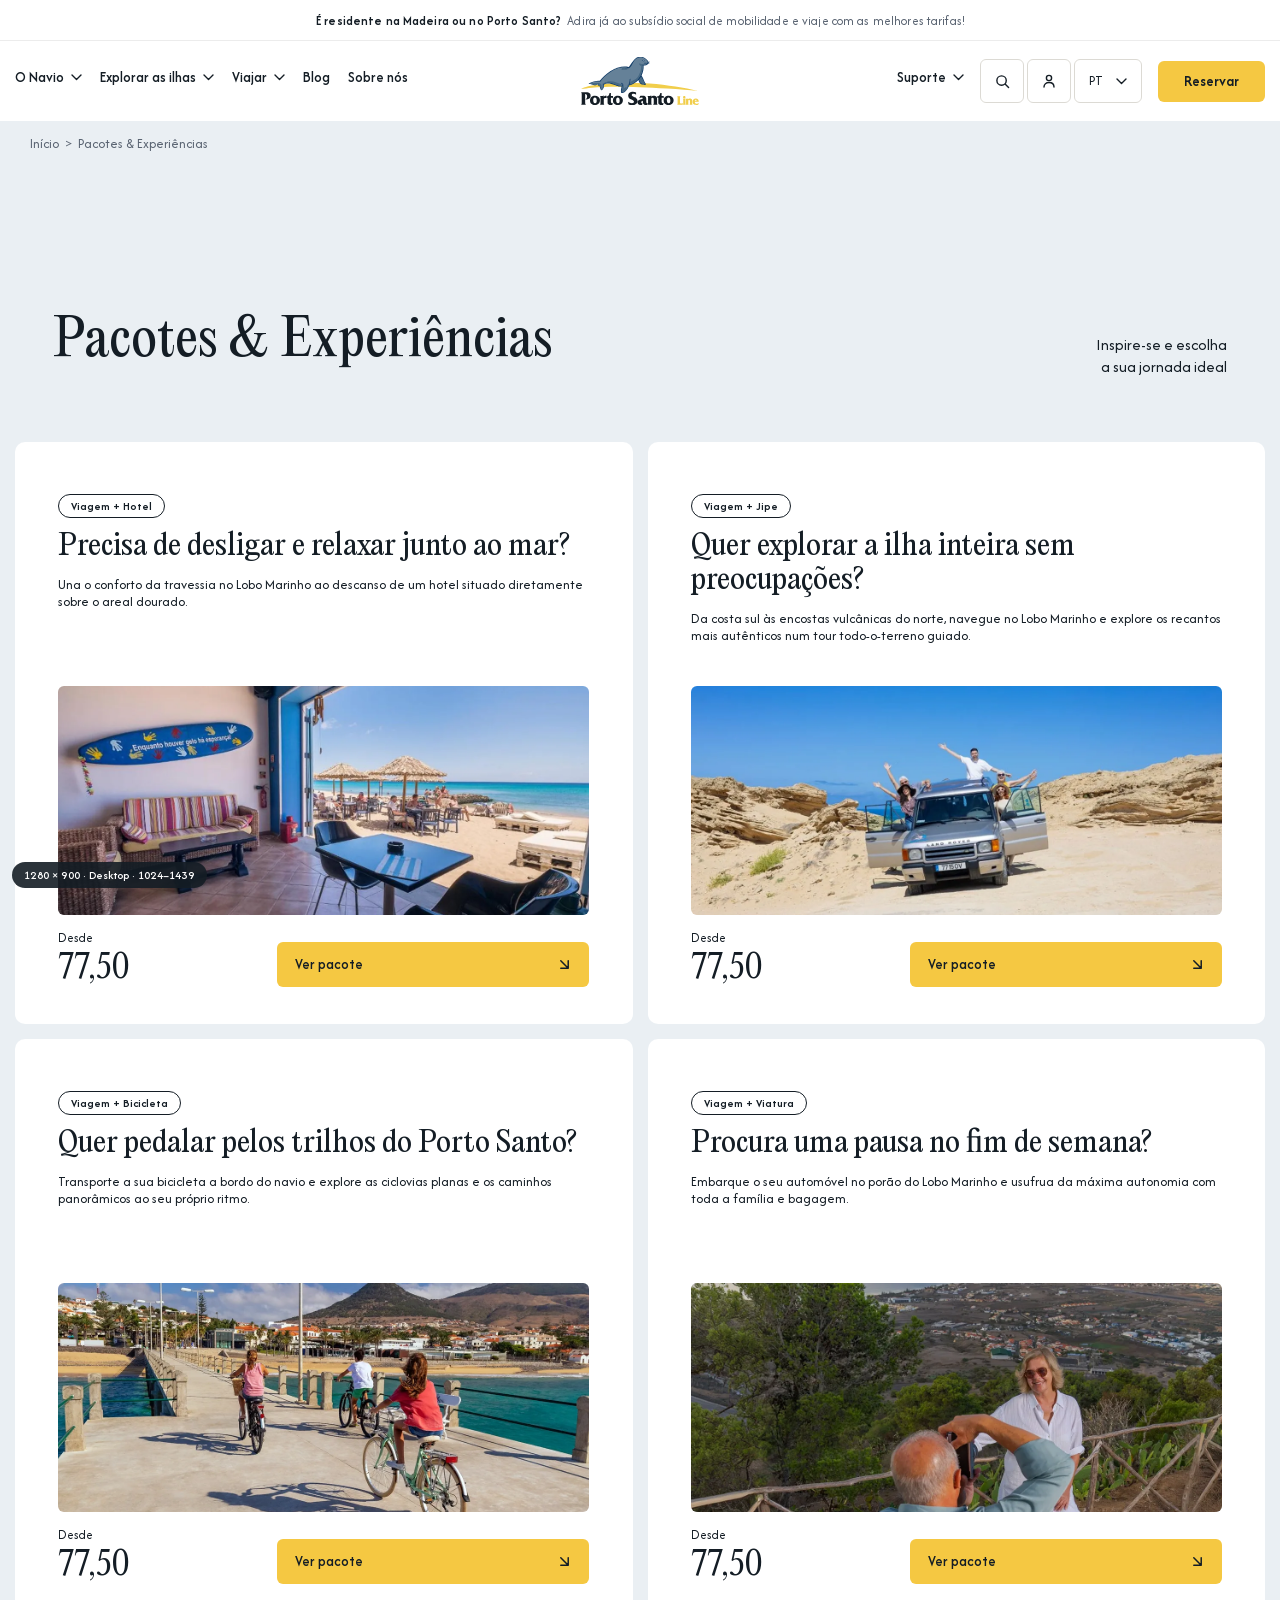
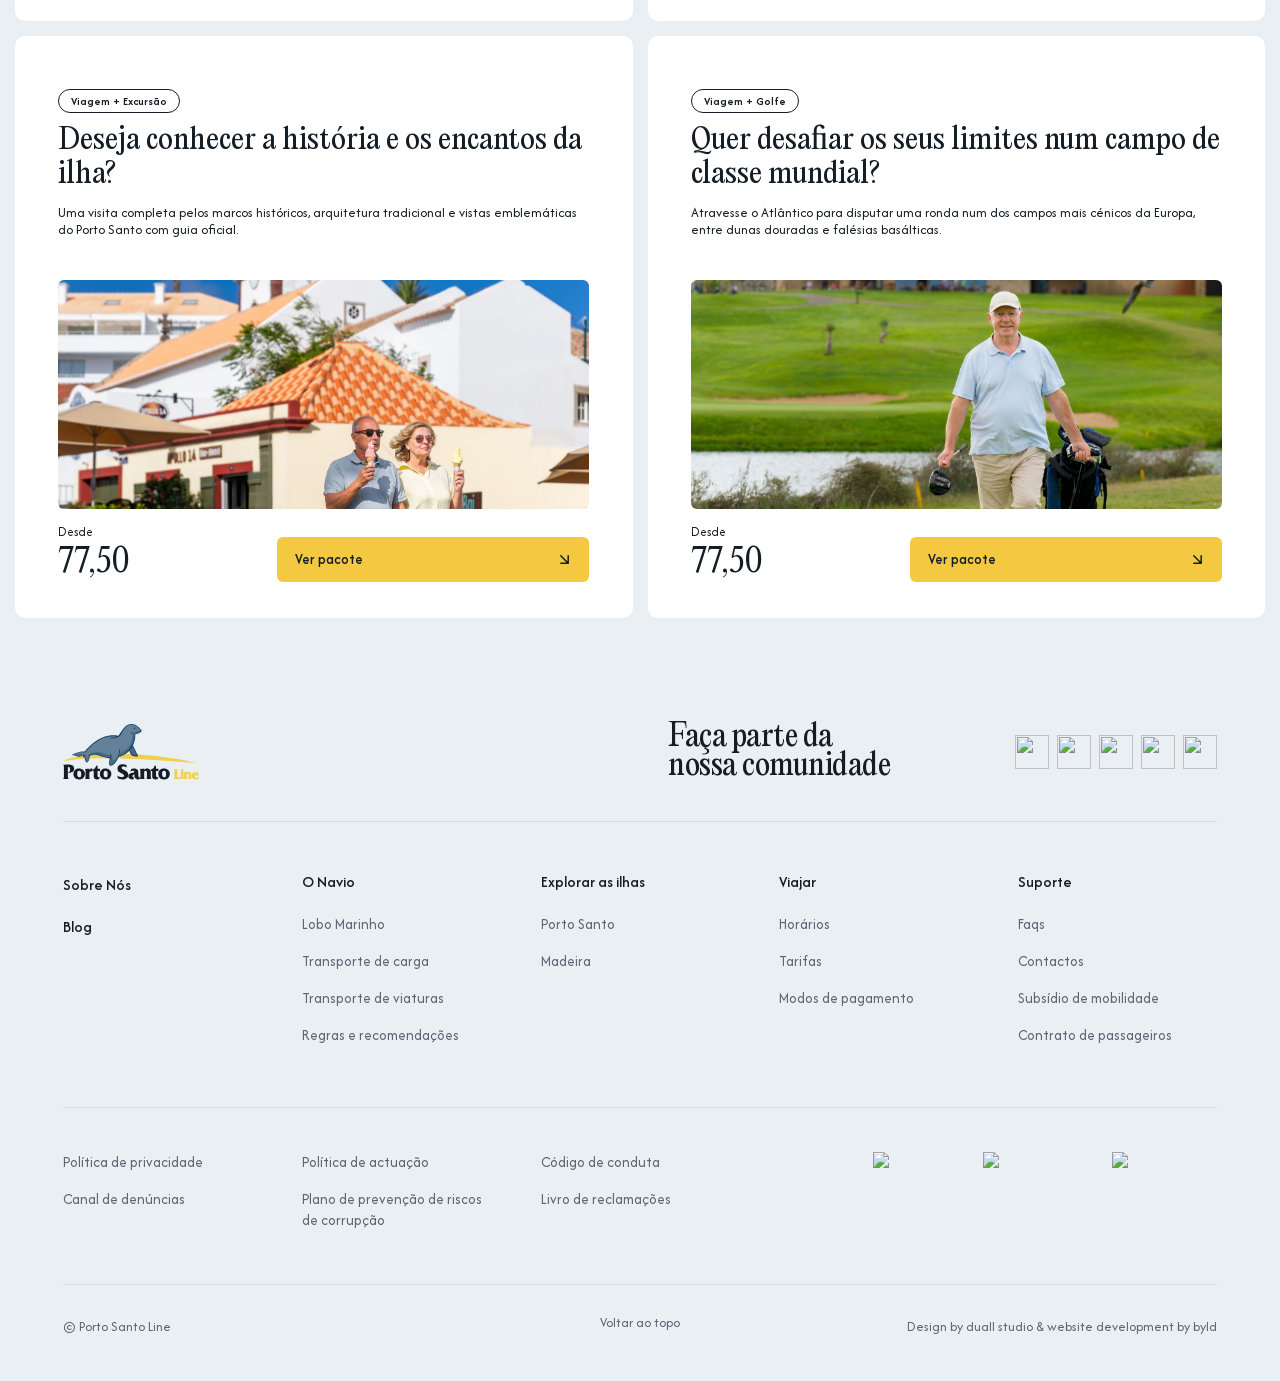
==== index.html @ 959960e9 "Páginas Jornada Ideal (6 pacotes + índice) Co-Authored-By: Claude Opus 5.5 <noreply@anthropic.com>" ====
<!doctype html>
<html lang="pt" class="afacad_e4c77ff-module__cB9SYG__variable editorial_26a60d64-module__2cuXFW__variable">
<head>
<meta charset="utf-8">
<meta name="viewport" content="width=device-width, initial-scale=1">
<title>Pacotes &amp; Experiências | Porto Santo Line</title>
<meta name="description" content="Combine a viagem no Lobo Marinho com hotel, jipe, bicicleta, viatura, excursão ou golfe no Porto Santo.">
<link rel="icon" href="https://psl.s3.eu-west-1.amazonaws.com/website/favicon_251029f904.ico" type="image/vnd.microsoft.icon">
<link rel="preload" href="assets/fonts/6b91545418f16b52-s.p.20g0z6qjw1ulq.woff2" as="font" type="font/woff2" crossorigin>
<link rel="preload" href="assets/fonts/PPEditorialNew_Regular-s.p.103svg8q-rxix.woff2" as="font" type="font/woff2" crossorigin>
<link rel="stylesheet" href="assets/css/psl.css">
<link rel="stylesheet" href="assets/css/pacotes.css">
</head>
<body class="">
<a class="layout-module-scss-module__gOsIXW__skipLink" href="#main">Saltar para o conteúdo principal</a>
<div class="Header-module-scss-module__yUQ6Nq__shell" data-escondido="false" data-no-topo="true"><header class="Header-module-scss-module__yUQ6Nq__header" data-painel="false"><div class="Header-module-scss-module__yUQ6Nq__promo"><div class="Header-module-scss-module__yUQ6Nq__promoPista"><span class="Header-module-scss-module__yUQ6Nq__promoTexto"><span class="Header-module-scss-module__yUQ6Nq__promoDestaque">É residente na Madeira ou no Porto Santo?</span><span class="Header-module-scss-module__yUQ6Nq__promoMensagem">Adira já ao subsídio social de mobilidade e viaje com as melhores tarifas!</span></span><span aria-hidden="true" class="Header-module-scss-module__yUQ6Nq__promoTexto"><span class="Header-module-scss-module__yUQ6Nq__promoDestaque">É residente na Madeira ou no Porto Santo?</span><span class="Header-module-scss-module__yUQ6Nq__promoMensagem">Adira já ao subsídio social de mobilidade e viaje com as melhores tarifas!</span></span></div></div><nav aria-label="Navegação principal" class="Header-module-scss-module__yUQ6Nq__nav"><div class="Header-module-scss-module__yUQ6Nq__navInner"><button aria-controls="header-burger" aria-expanded="false" aria-label="Abrir menu" class="Header-module-scss-module__yUQ6Nq__burgerBotao" type="button"><span aria-hidden="true" class="Header-module-scss-module__yUQ6Nq__burgerIcone"><span class="Header-module-scss-module__yUQ6Nq__burgerBarra"></span><span class="Header-module-scss-module__yUQ6Nq__burgerBarra"></span><span class="Header-module-scss-module__yUQ6Nq__burgerBarra"></span></span></button><ul class="Header-module-scss-module__yUQ6Nq__links"><li><button aria-controls="header-megamenu" aria-expanded="false" class="Header-module-scss-module__yUQ6Nq__gatilho" type="button"><span class="Header-module-scss-module__yUQ6Nq__rolo"><span class="Header-module-scss-module__yUQ6Nq__roloA">O Navio</span><span aria-hidden="true" class="Header-module-scss-module__yUQ6Nq__roloB">O Navio</span></span><span class="Header-module-scss-module__yUQ6Nq__gatilhoSeta"><span class="Header-module-scss-module__yUQ6Nq__rolo"><svg aria-hidden="true" class="Header-module-scss-module__yUQ6Nq__roloA" fill="none" height="7" viewbox="0 0 11 7" width="11"><path d="M1 1l4.5 4.5L10 1" stroke="currentColor" stroke-linecap="round" stroke-linejoin="round" stroke-width="1.4"></path></svg><svg aria-hidden="true" class="Header-module-scss-module__yUQ6Nq__roloB" fill="none" height="7" viewbox="0 0 11 7" width="11"><path d="M1 1l4.5 4.5L10 1" stroke="currentColor" stroke-linecap="round" stroke-linejoin="round" stroke-width="1.4"></path></svg></span></span></button></li><li><button aria-controls="header-megamenu" aria-expanded="false" class="Header-module-scss-module__yUQ6Nq__gatilho" type="button"><span class="Header-module-scss-module__yUQ6Nq__rolo"><span class="Header-module-scss-module__yUQ6Nq__roloA">Explorar as ilhas</span><span aria-hidden="true" class="Header-module-scss-module__yUQ6Nq__roloB">Explorar as ilhas</span></span><span class="Header-module-scss-module__yUQ6Nq__gatilhoSeta"><span class="Header-module-scss-module__yUQ6Nq__rolo"><svg aria-hidden="true" class="Header-module-scss-module__yUQ6Nq__roloA" fill="none" height="7" viewbox="0 0 11 7" width="11"><path d="M1 1l4.5 4.5L10 1" stroke="currentColor" stroke-linecap="round" stroke-linejoin="round" stroke-width="1.4"></path></svg><svg aria-hidden="true" class="Header-module-scss-module__yUQ6Nq__roloB" fill="none" height="7" viewbox="0 0 11 7" width="11"><path d="M1 1l4.5 4.5L10 1" stroke="currentColor" stroke-linecap="round" stroke-linejoin="round" stroke-width="1.4"></path></svg></span></span></button></li><li><button aria-controls="header-megamenu" aria-expanded="false" class="Header-module-scss-module__yUQ6Nq__gatilho" type="button"><span class="Header-module-scss-module__yUQ6Nq__rolo"><span class="Header-module-scss-module__yUQ6Nq__roloA">Viajar</span><span aria-hidden="true" class="Header-module-scss-module__yUQ6Nq__roloB">Viajar</span></span><span class="Header-module-scss-module__yUQ6Nq__gatilhoSeta"><span class="Header-module-scss-module__yUQ6Nq__rolo"><svg aria-hidden="true" class="Header-module-scss-module__yUQ6Nq__roloA" fill="none" height="7" viewbox="0 0 11 7" width="11"><path d="M1 1l4.5 4.5L10 1" stroke="currentColor" stroke-linecap="round" stroke-linejoin="round" stroke-width="1.4"></path></svg><svg aria-hidden="true" class="Header-module-scss-module__yUQ6Nq__roloB" fill="none" height="7" viewbox="0 0 11 7" width="11"><path d="M1 1l4.5 4.5L10 1" stroke="currentColor" stroke-linecap="round" stroke-linejoin="round" stroke-width="1.4"></path></svg></span></span></button></li><li><a class="Header-module-scss-module__yUQ6Nq__gatilho" href="https://psl-website-web-stage-9bd0ef76c6ce.herokuapp.com/blog"><span class="Header-module-scss-module__yUQ6Nq__rolo"><span class="Header-module-scss-module__yUQ6Nq__roloA">Blog</span><span aria-hidden="true" class="Header-module-scss-module__yUQ6Nq__roloB">Blog</span></span></a></li><li><a class="Header-module-scss-module__yUQ6Nq__gatilho" href="https://psl-website-web-stage-9bd0ef76c6ce.herokuapp.com/sobre-nos"><span class="Header-module-scss-module__yUQ6Nq__rolo"><span class="Header-module-scss-module__yUQ6Nq__roloA">Sobre nós</span><span aria-hidden="true" class="Header-module-scss-module__yUQ6Nq__roloB">Sobre nós</span></span></a></li></ul><a aria-label="Porto Santo Line — página inicial" class="Header-module-scss-module__yUQ6Nq__logo" href="https://psl-website-web-stage-9bd0ef76c6ce.herokuapp.com/"><img alt="" class="Header-module-scss-module__yUQ6Nq__logoImagem" data-nimg="1" decoding="async" height="61" src="assets/img/logo.svg" style="color:transparent" width="148"/></a><div class="Header-module-scss-module__yUQ6Nq__utilitarios"><div aria-label="Navegação secundária" class="Header-module-scss-module__yUQ6Nq__utilitariosDesktop" role="group"><button aria-controls="header-megamenu" aria-expanded="false" class="Header-module-scss-module__yUQ6Nq__gatilho" type="button"><span class="Header-module-scss-module__yUQ6Nq__rolo"><span class="Header-module-scss-module__yUQ6Nq__roloA">Suporte</span><span aria-hidden="true" class="Header-module-scss-module__yUQ6Nq__roloB">Suporte</span></span><span class="Header-module-scss-module__yUQ6Nq__gatilhoSeta"><span class="Header-module-scss-module__yUQ6Nq__rolo"><svg aria-hidden="true" class="Header-module-scss-module__yUQ6Nq__roloA" fill="none" height="7" viewbox="0 0 11 7" width="11"><path d="M1 1l4.5 4.5L10 1" stroke="currentColor" stroke-linecap="round" stroke-linejoin="round" stroke-width="1.4"></path></svg><svg aria-hidden="true" class="Header-module-scss-module__yUQ6Nq__roloB" fill="none" height="7" viewbox="0 0 11 7" width="11"><path d="M1 1l4.5 4.5L10 1" stroke="currentColor" stroke-linecap="round" stroke-linejoin="round" stroke-width="1.4"></path></svg></span></span></button><div class="Header-module-scss-module__yUQ6Nq__icones"><button aria-controls="header-pesquisa" aria-expanded="false" aria-haspopup="dialog" aria-label="Pesquisar" class="Header-module-scss-module__yUQ6Nq__botaoIcone" type="button"><span class="Header-module-scss-module__yUQ6Nq__rolo"><svg aria-hidden="true" class="Header-module-scss-module__yUQ6Nq__roloA" fill="none" height="15" viewbox="0 0 16 16" width="15"><circle cx="7" cy="7" r="5" stroke="currentColor" stroke-width="1.5"></circle><path d="M11 11l3.5 3.5" stroke="currentColor" stroke-linecap="round" stroke-width="1.5"></path></svg><svg aria-hidden="true" class="Header-module-scss-module__yUQ6Nq__roloB" fill="none" height="15" viewbox="0 0 16 16" width="15"><circle cx="7" cy="7" r="5" stroke="currentColor" stroke-width="1.5"></circle><path d="M11 11l3.5 3.5" stroke="currentColor" stroke-linecap="round" stroke-width="1.5"></path></svg></span><span aria-hidden="true" class="Header-module-scss-module__yUQ6Nq__dica">Pesquisar</span></button><a aria-label="Área de cliente" class="Header-module-scss-module__yUQ6Nq__botaoIcone" href="https://psl-website-web-stage-9bd0ef76c6ce.herokuapp.com/area-de-cliente"><span class="Header-module-scss-module__yUQ6Nq__rolo"><svg aria-hidden="true" class="Header-module-scss-module__yUQ6Nq__roloA" fill="none" height="16" viewbox="0 0 16 16" width="16"><circle cx="8" cy="5" r="2.6" stroke="currentColor" stroke-width="1.4"></circle><path d="M3 14c0-2.8 2.2-4.5 5-4.5s5 1.7 5 4.5" stroke="currentColor" stroke-linecap="round" stroke-width="1.4"></path></svg><svg aria-hidden="true" class="Header-module-scss-module__yUQ6Nq__roloB" fill="none" height="16" viewbox="0 0 16 16" width="16"><circle cx="8" cy="5" r="2.6" stroke="currentColor" stroke-width="1.4"></circle><path d="M3 14c0-2.8 2.2-4.5 5-4.5s5 1.7 5 4.5" stroke="currentColor" stroke-linecap="round" stroke-width="1.4"></path></svg></span><span aria-hidden="true" class="Header-module-scss-module__yUQ6Nq__dica">Área de cliente</span></a><div class="Header-module-scss-module__yUQ6Nq__idioma"><button aria-controls="header-idiomas" aria-expanded="false" aria-label="Idioma" class="Header-module-scss-module__yUQ6Nq__idiomaBotao" type="button">PT<span class="Header-module-scss-module__yUQ6Nq__idiomaSeta"><span class="Header-module-scss-module__yUQ6Nq__rolo"><svg aria-hidden="true" class="Header-module-scss-module__yUQ6Nq__roloA" fill="none" height="7" viewbox="0 0 11 7" width="11"><path d="M1 1l4.5 4.5L10 1" stroke="currentColor" stroke-linecap="round" stroke-linejoin="round" stroke-width="1.4"></path></svg><svg aria-hidden="true" class="Header-module-scss-module__yUQ6Nq__roloB" fill="none" height="7" viewbox="0 0 11 7" width="11"><path d="M1 1l4.5 4.5L10 1" stroke="currentColor" stroke-linecap="round" stroke-linejoin="round" stroke-width="1.4"></path></svg></span></span><span aria-hidden="true" class="Header-module-scss-module__yUQ6Nq__dica" data-escondida="false">Idioma</span></button><ul class="Header-module-scss-module__yUQ6Nq__idiomaPainel" data-aberto="false" id="header-idiomas"><li><a aria-current="true" class="Header-module-scss-module__yUQ6Nq__idiomaOpcao" href="https://psl-website-web-stage-9bd0ef76c6ce.herokuapp.com/" hreflang="pt" lang="pt">PT<span class="Header-module-scss-module__yUQ6Nq__srOnly">Português</span></a></li><li><a aria-current="false" class="Header-module-scss-module__yUQ6Nq__idiomaOpcao" href="https://psl-website-web-stage-9bd0ef76c6ce.herokuapp.com/en" hreflang="en" lang="en">EN<span class="Header-module-scss-module__yUQ6Nq__srOnly">Inglês</span></a></li></ul></div></div></div><a class="Header-module-scss-module__yUQ6Nq__cta" href="https://psl-booking-flow-stage-5ddc0a65b691.herokuapp.com/"><span class="Header-module-scss-module__yUQ6Nq__botaoFill"></span><span class="Header-module-scss-module__yUQ6Nq__rolo"><span class="Header-module-scss-module__yUQ6Nq__roloA">Reservar</span><span aria-hidden="true" class="Header-module-scss-module__yUQ6Nq__roloB">Reservar</span></span></a></div></div></nav><div class="Header-module-scss-module__yUQ6Nq__painel" data-aberto="false" id="header-megamenu"><div class="Header-module-scss-module__yUQ6Nq__painelInterior" data-cards="dentro"></div></div><div class="Header-module-scss-module__yUQ6Nq__burgerPainel" data-aberto="false" data-seccao="false" id="header-burger"><div class="Header-module-scss-module__yUQ6Nq__burgerUtilitarios Header-module-scss-module__yUQ6Nq__burgerLinhaAnima" style="--atraso-linha:0.120s"><button aria-haspopup="dialog" class="Header-module-scss-module__yUQ6Nq__burgerPesquisa" type="button"><span class="Header-module-scss-module__yUQ6Nq__rolo"><svg aria-hidden="true" class="Header-module-scss-module__yUQ6Nq__roloA" fill="none" height="15" viewbox="0 0 16 16" width="15"><circle cx="7" cy="7" r="5" stroke="currentColor" stroke-width="1.5"></circle><path d="M11 11l3.5 3.5" stroke="currentColor" stroke-linecap="round" stroke-width="1.5"></path></svg><svg aria-hidden="true" class="Header-module-scss-module__yUQ6Nq__roloB" fill="none" height="15" viewbox="0 0 16 16" width="15"><circle cx="7" cy="7" r="5" stroke="currentColor" stroke-width="1.5"></circle><path d="M11 11l3.5 3.5" stroke="currentColor" stroke-linecap="round" stroke-width="1.5"></path></svg></span><span class="Header-module-scss-module__yUQ6Nq__burgerPesquisaTexto"><span class="Header-module-scss-module__yUQ6Nq__rolo"><span class="Header-module-scss-module__yUQ6Nq__roloA">Pesquisar</span><span aria-hidden="true" class="Header-module-scss-module__yUQ6Nq__roloB">Pesquisar</span></span></span></button><div class="Header-module-scss-module__yUQ6Nq__burgerPar"><a class="Header-module-scss-module__yUQ6Nq__burgerUtilBotao" href="https://psl-website-web-stage-9bd0ef76c6ce.herokuapp.com/area-de-cliente"><span class="Header-module-scss-module__yUQ6Nq__rolo"><svg aria-hidden="true" class="Header-module-scss-module__yUQ6Nq__roloA" fill="none" height="16" viewbox="0 0 16 16" width="16"><circle cx="8" cy="5" r="2.6" stroke="currentColor" stroke-width="1.4"></circle><path d="M3 14c0-2.8 2.2-4.5 5-4.5s5 1.7 5 4.5" stroke="currentColor" stroke-linecap="round" stroke-width="1.4"></path></svg><svg aria-hidden="true" class="Header-module-scss-module__yUQ6Nq__roloB" fill="none" height="16" viewbox="0 0 16 16" width="16"><circle cx="8" cy="5" r="2.6" stroke="currentColor" stroke-width="1.4"></circle><path d="M3 14c0-2.8 2.2-4.5 5-4.5s5 1.7 5 4.5" stroke="currentColor" stroke-linecap="round" stroke-width="1.4"></path></svg></span><span class="Header-module-scss-module__yUQ6Nq__burgerUtilTexto"><span class="Header-module-scss-module__yUQ6Nq__rolo"><span class="Header-module-scss-module__yUQ6Nq__roloA">Área de cliente</span><span aria-hidden="true" class="Header-module-scss-module__yUQ6Nq__roloB">Área de cliente</span></span></span></a><div class="Header-module-scss-module__yUQ6Nq__idioma Header-module-scss-module__yUQ6Nq__idiomaEstica"><button aria-controls="header-burger-idiomas" aria-expanded="false" aria-label="Idioma" class="Header-module-scss-module__yUQ6Nq__idiomaBotao Header-module-scss-module__yUQ6Nq__idiomaBotaoLargo" type="button">PT<span class="Header-module-scss-module__yUQ6Nq__idiomaSeta"><span class="Header-module-scss-module__yUQ6Nq__rolo"><svg aria-hidden="true" class="Header-module-scss-module__yUQ6Nq__roloA" fill="none" height="7" viewbox="0 0 11 7" width="11"><path d="M1 1l4.5 4.5L10 1" stroke="currentColor" stroke-linecap="round" stroke-linejoin="round" stroke-width="1.4"></path></svg><svg aria-hidden="true" class="Header-module-scss-module__yUQ6Nq__roloB" fill="none" height="7" viewbox="0 0 11 7" width="11"><path d="M1 1l4.5 4.5L10 1" stroke="currentColor" stroke-linecap="round" stroke-linejoin="round" stroke-width="1.4"></path></svg></span></span></button><ul class="Header-module-scss-module__yUQ6Nq__idiomaPainel" data-aberto="false" id="header-burger-idiomas"><li><a aria-current="true" class="Header-module-scss-module__yUQ6Nq__idiomaOpcao" href="https://psl-website-web-stage-9bd0ef76c6ce.herokuapp.com/" hreflang="pt" lang="pt">PT<span class="Header-module-scss-module__yUQ6Nq__srOnly">Português</span></a></li><li><a aria-current="false" class="Header-module-scss-module__yUQ6Nq__idiomaOpcao" href="https://psl-website-web-stage-9bd0ef76c6ce.herokuapp.com/en" hreflang="en" lang="en">EN<span class="Header-module-scss-module__yUQ6Nq__srOnly">Inglês</span></a></li></ul></div></div></div><ul class="Header-module-scss-module__yUQ6Nq__burgerSeccoes"><li class="Header-module-scss-module__yUQ6Nq__burgerSeccao Header-module-scss-module__yUQ6Nq__burgerLinhaAnima" style="--atraso-linha:0.175s"><button aria-controls="nav-0-corpo" aria-expanded="false" class="Header-module-scss-module__yUQ6Nq__burgerCabecalho" type="button"><span aria-hidden="true" class="Header-module-scss-module__yUQ6Nq__burgerRisco"></span><span class="Header-module-scss-module__yUQ6Nq__burgerRotulo"><span class="Header-module-scss-module__yUQ6Nq__rolo"><span class="Header-module-scss-module__yUQ6Nq__roloA">O Navio</span><span aria-hidden="true" class="Header-module-scss-module__yUQ6Nq__roloB">O Navio</span></span></span><span class="Header-module-scss-module__yUQ6Nq__burgerSeta"><span class="Header-module-scss-module__yUQ6Nq__rolo"><svg aria-hidden="true" class="Header-module-scss-module__yUQ6Nq__roloA" fill="none" height="7" viewbox="0 0 11 7" width="11"><path d="M1 1l4.5 4.5L10 1" stroke="currentColor" stroke-linecap="round" stroke-linejoin="round" stroke-width="1.4"></path></svg><svg aria-hidden="true" class="Header-module-scss-module__yUQ6Nq__roloB" fill="none" height="7" viewbox="0 0 11 7" width="11"><path d="M1 1l4.5 4.5L10 1" stroke="currentColor" stroke-linecap="round" stroke-linejoin="round" stroke-width="1.4"></path></svg></span></span></button><div class="Header-module-scss-module__yUQ6Nq__burgerCorpo" data-aberto="false" id="nav-0-corpo" inert="" style="height:0"><div><ul class="Header-module-scss-module__yUQ6Nq__burgerLista"><li class="Header-module-scss-module__yUQ6Nq__burgerCartaAnima" style="--atraso-carta-entrada:0.120s;--atraso-carta-saida:0.150s"><a class="Header-module-scss-module__yUQ6Nq__burgerCard" href="https://psl-website-web-stage-9bd0ef76c6ce.herokuapp.com/o-navio"><span class="Header-module-scss-module__yUQ6Nq__burgerCardTexto"><span class="Header-module-scss-module__yUQ6Nq__burgerCardTitulo">Transporte de Passageiros</span><span class="Header-module-scss-module__yUQ6Nq__burgerCardDescricao">De lounges confortáveis e restauração a espaços de lazer para toda a família, explore o navio que transforma a sua travessia num momento de puro relaxe.</span></span><span aria-hidden="true" class="Header-module-scss-module__yUQ6Nq__burgerCardBotao"><span class="Header-module-scss-module__yUQ6Nq__burgerCardFill"></span><span class="Header-module-scss-module__yUQ6Nq__botaoSeta"><svg aria-hidden="true" class="Header-module-scss-module__yUQ6Nq__botaoSetaA" fill="none" height="13" viewbox="0 0 14 14" width="13"><path d="M3 3l8 8M11 3v8H3" stroke="currentColor" stroke-linecap="round" stroke-linejoin="round" stroke-width="1.6"></path></svg><svg aria-hidden="true" class="Header-module-scss-module__yUQ6Nq__botaoSetaB" fill="none" height="13" viewbox="0 0 14 14" width="13"><path d="M3 3l8 8M11 3v8H3" stroke="currentColor" stroke-linecap="round" stroke-linejoin="round" stroke-width="1.6"></path></svg></span></span></a></li><li class="Header-module-scss-module__yUQ6Nq__burgerCartaAnima" style="--atraso-carta-entrada:0.210s;--atraso-carta-saida:0.100s"><a class="Header-module-scss-module__yUQ6Nq__burgerCard" href="https://psl-website-web-stage-9bd0ef76c6ce.herokuapp.com/transporte-de-viaturas"><span class="Header-module-scss-module__yUQ6Nq__burgerCardTexto"><span class="Header-module-scss-module__yUQ6Nq__burgerCardTitulo">Transporte de Viaturas</span><span class="Header-module-scss-module__yUQ6Nq__burgerCardDescricao">Acesso ao car deck sem complicações. Descubra como embarcar o seu veículo com total segurança e rapidez.</span></span><span aria-hidden="true" class="Header-module-scss-module__yUQ6Nq__burgerCardBotao"><span class="Header-module-scss-module__yUQ6Nq__burgerCardFill"></span><span class="Header-module-scss-module__yUQ6Nq__botaoSeta"><svg aria-hidden="true" class="Header-module-scss-module__yUQ6Nq__botaoSetaA" fill="none" height="13" viewbox="0 0 14 14" width="13"><path d="M3 3l8 8M11 3v8H3" stroke="currentColor" stroke-linecap="round" stroke-linejoin="round" stroke-width="1.6"></path></svg><svg aria-hidden="true" class="Header-module-scss-module__yUQ6Nq__botaoSetaB" fill="none" height="13" viewbox="0 0 14 14" width="13"><path d="M3 3l8 8M11 3v8H3" stroke="currentColor" stroke-linecap="round" stroke-linejoin="round" stroke-width="1.6"></path></svg></span></span></a></li><li class="Header-module-scss-module__yUQ6Nq__burgerCartaAnima" style="--atraso-carta-entrada:0.300s;--atraso-carta-saida:0.050s"><a class="Header-module-scss-module__yUQ6Nq__burgerCard" href="https://psl-website-web-stage-9bd0ef76c6ce.herokuapp.com/transporte-de-carga"><span class="Header-module-scss-module__yUQ6Nq__burgerCardTexto"><span class="Header-module-scss-module__yUQ6Nq__burgerCardTitulo">Transporte de Carga</span><span class="Header-module-scss-module__yUQ6Nq__burgerCardDescricao">Assegure o envio de mercadorias com total regularidade e segurança. Consulte tarifas, horários e soluções disponíveis.</span></span><span aria-hidden="true" class="Header-module-scss-module__yUQ6Nq__burgerCardBotao"><span class="Header-module-scss-module__yUQ6Nq__burgerCardFill"></span><span class="Header-module-scss-module__yUQ6Nq__botaoSeta"><svg aria-hidden="true" class="Header-module-scss-module__yUQ6Nq__botaoSetaA" fill="none" height="13" viewbox="0 0 14 14" width="13"><path d="M3 3l8 8M11 3v8H3" stroke="currentColor" stroke-linecap="round" stroke-linejoin="round" stroke-width="1.6"></path></svg><svg aria-hidden="true" class="Header-module-scss-module__yUQ6Nq__botaoSetaB" fill="none" height="13" viewbox="0 0 14 14" width="13"><path d="M3 3l8 8M11 3v8H3" stroke="currentColor" stroke-linecap="round" stroke-linejoin="round" stroke-width="1.6"></path></svg></span></span></a></li><li class="Header-module-scss-module__yUQ6Nq__burgerCartaAnima" style="--atraso-carta-entrada:0.390s;--atraso-carta-saida:0.000s"><a class="Header-module-scss-module__yUQ6Nq__burgerCard" href="https://psl-website-web-stage-9bd0ef76c6ce.herokuapp.com/regras-e-recomendacoes"><span class="Header-module-scss-module__yUQ6Nq__burgerCardTexto"><span class="Header-module-scss-module__yUQ6Nq__burgerCardTitulo">Regras e Recomendações</span><span class="Header-module-scss-module__yUQ6Nq__burgerCardDescricao">Tudo o que precisa de saber antes de embarcar. Descubra as regras, recomendações e boas práticas de segurança.</span></span><span aria-hidden="true" class="Header-module-scss-module__yUQ6Nq__burgerCardBotao"><span class="Header-module-scss-module__yUQ6Nq__burgerCardFill"></span><span class="Header-module-scss-module__yUQ6Nq__botaoSeta"><svg aria-hidden="true" class="Header-module-scss-module__yUQ6Nq__botaoSetaA" fill="none" height="13" viewbox="0 0 14 14" width="13"><path d="M3 3l8 8M11 3v8H3" stroke="currentColor" stroke-linecap="round" stroke-linejoin="round" stroke-width="1.6"></path></svg><svg aria-hidden="true" class="Header-module-scss-module__yUQ6Nq__botaoSetaB" fill="none" height="13" viewbox="0 0 14 14" width="13"><path d="M3 3l8 8M11 3v8H3" stroke="currentColor" stroke-linecap="round" stroke-linejoin="round" stroke-width="1.6"></path></svg></span></span></a></li></ul></div></div></li><li class="Header-module-scss-module__yUQ6Nq__burgerSeccao Header-module-scss-module__yUQ6Nq__burgerLinhaAnima" style="--atraso-linha:0.230s"><button aria-controls="nav-1-corpo" aria-expanded="false" class="Header-module-scss-module__yUQ6Nq__burgerCabecalho" type="button"><span aria-hidden="true" class="Header-module-scss-module__yUQ6Nq__burgerRisco"></span><span class="Header-module-scss-module__yUQ6Nq__burgerRotulo"><span class="Header-module-scss-module__yUQ6Nq__rolo"><span class="Header-module-scss-module__yUQ6Nq__roloA">Explorar as ilhas</span><span aria-hidden="true" class="Header-module-scss-module__yUQ6Nq__roloB">Explorar as ilhas</span></span></span><span class="Header-module-scss-module__yUQ6Nq__burgerSeta"><span class="Header-module-scss-module__yUQ6Nq__rolo"><svg aria-hidden="true" class="Header-module-scss-module__yUQ6Nq__roloA" fill="none" height="7" viewbox="0 0 11 7" width="11"><path d="M1 1l4.5 4.5L10 1" stroke="currentColor" stroke-linecap="round" stroke-linejoin="round" stroke-width="1.4"></path></svg><svg aria-hidden="true" class="Header-module-scss-module__yUQ6Nq__roloB" fill="none" height="7" viewbox="0 0 11 7" width="11"><path d="M1 1l4.5 4.5L10 1" stroke="currentColor" stroke-linecap="round" stroke-linejoin="round" stroke-width="1.4"></path></svg></span></span></button><div class="Header-module-scss-module__yUQ6Nq__burgerCorpo" data-aberto="false" id="nav-1-corpo" inert="" style="height:0"><div><ul class="Header-module-scss-module__yUQ6Nq__burgerLista"><li class="Header-module-scss-module__yUQ6Nq__burgerCartaAnima" style="--atraso-carta-entrada:0.120s;--atraso-carta-saida:0.050s"><a class="Header-module-scss-module__yUQ6Nq__burgerCard" href="https://psl-website-web-stage-9bd0ef76c6ce.herokuapp.com/porto-santo"><span class="Header-module-scss-module__yUQ6Nq__burgerCardTexto"><span class="Header-module-scss-module__yUQ6Nq__burgerCardTitulo">Porto Santo</span><span class="Header-module-scss-module__yUQ6Nq__burgerCardDescricao">De lounges confortáveis e restauração a espaços de lazer para toda a família, explore o navio que transforma a sua travessia num momento de puro relaxe.</span></span><span aria-hidden="true" class="Header-module-scss-module__yUQ6Nq__burgerCardBotao"><span class="Header-module-scss-module__yUQ6Nq__burgerCardFill"></span><span class="Header-module-scss-module__yUQ6Nq__botaoSeta"><svg aria-hidden="true" class="Header-module-scss-module__yUQ6Nq__botaoSetaA" fill="none" height="13" viewbox="0 0 14 14" width="13"><path d="M3 3l8 8M11 3v8H3" stroke="currentColor" stroke-linecap="round" stroke-linejoin="round" stroke-width="1.6"></path></svg><svg aria-hidden="true" class="Header-module-scss-module__yUQ6Nq__botaoSetaB" fill="none" height="13" viewbox="0 0 14 14" width="13"><path d="M3 3l8 8M11 3v8H3" stroke="currentColor" stroke-linecap="round" stroke-linejoin="round" stroke-width="1.6"></path></svg></span></span></a></li><li class="Header-module-scss-module__yUQ6Nq__burgerCartaAnima" style="--atraso-carta-entrada:0.210s;--atraso-carta-saida:0.000s"><a class="Header-module-scss-module__yUQ6Nq__burgerCard" href="https://psl-website-web-stage-9bd0ef76c6ce.herokuapp.com/madeira"><span class="Header-module-scss-module__yUQ6Nq__burgerCardTexto"><span class="Header-module-scss-module__yUQ6Nq__burgerCardTitulo">Madeira</span><span class="Header-module-scss-module__yUQ6Nq__burgerCardDescricao">Assegure o envio de mercadorias com total regularidade e segurança. Consulte tarifas, horários e soluções disponíveis.</span></span><span aria-hidden="true" class="Header-module-scss-module__yUQ6Nq__burgerCardBotao"><span class="Header-module-scss-module__yUQ6Nq__burgerCardFill"></span><span class="Header-module-scss-module__yUQ6Nq__botaoSeta"><svg aria-hidden="true" class="Header-module-scss-module__yUQ6Nq__botaoSetaA" fill="none" height="13" viewbox="0 0 14 14" width="13"><path d="M3 3l8 8M11 3v8H3" stroke="currentColor" stroke-linecap="round" stroke-linejoin="round" stroke-width="1.6"></path></svg><svg aria-hidden="true" class="Header-module-scss-module__yUQ6Nq__botaoSetaB" fill="none" height="13" viewbox="0 0 14 14" width="13"><path d="M3 3l8 8M11 3v8H3" stroke="currentColor" stroke-linecap="round" stroke-linejoin="round" stroke-width="1.6"></path></svg></span></span></a></li></ul></div></div></li><li class="Header-module-scss-module__yUQ6Nq__burgerSeccao Header-module-scss-module__yUQ6Nq__burgerLinhaAnima" style="--atraso-linha:0.285s"><button aria-controls="nav-2-corpo" aria-expanded="false" class="Header-module-scss-module__yUQ6Nq__burgerCabecalho" type="button"><span aria-hidden="true" class="Header-module-scss-module__yUQ6Nq__burgerRisco"></span><span class="Header-module-scss-module__yUQ6Nq__burgerRotulo"><span class="Header-module-scss-module__yUQ6Nq__rolo"><span class="Header-module-scss-module__yUQ6Nq__roloA">Viajar</span><span aria-hidden="true" class="Header-module-scss-module__yUQ6Nq__roloB">Viajar</span></span></span><span class="Header-module-scss-module__yUQ6Nq__burgerSeta"><span class="Header-module-scss-module__yUQ6Nq__rolo"><svg aria-hidden="true" class="Header-module-scss-module__yUQ6Nq__roloA" fill="none" height="7" viewbox="0 0 11 7" width="11"><path d="M1 1l4.5 4.5L10 1" stroke="currentColor" stroke-linecap="round" stroke-linejoin="round" stroke-width="1.4"></path></svg><svg aria-hidden="true" class="Header-module-scss-module__yUQ6Nq__roloB" fill="none" height="7" viewbox="0 0 11 7" width="11"><path d="M1 1l4.5 4.5L10 1" stroke="currentColor" stroke-linecap="round" stroke-linejoin="round" stroke-width="1.4"></path></svg></span></span></button><div class="Header-module-scss-module__yUQ6Nq__burgerCorpo" data-aberto="false" id="nav-2-corpo" inert="" style="height:0"><div><ul class="Header-module-scss-module__yUQ6Nq__burgerLista"><li class="Header-module-scss-module__yUQ6Nq__burgerCartaAnima" style="--atraso-carta-entrada:0.120s;--atraso-carta-saida:0.100s"><a class="Header-module-scss-module__yUQ6Nq__burgerCard" href="https://psl-website-web-stage-9bd0ef76c6ce.herokuapp.com/horarios"><span class="Header-module-scss-module__yUQ6Nq__burgerCardTexto"><span class="Header-module-scss-module__yUQ6Nq__burgerCardTitulo">Horários</span><span class="Header-module-scss-module__yUQ6Nq__burgerCardDescricao">Verifique as partidas diárias disponíveis e organize a sua viagem com total conveniência.</span></span><span aria-hidden="true" class="Header-module-scss-module__yUQ6Nq__burgerCardBotao"><span class="Header-module-scss-module__yUQ6Nq__burgerCardFill"></span><span class="Header-module-scss-module__yUQ6Nq__botaoSeta"><svg aria-hidden="true" class="Header-module-scss-module__yUQ6Nq__botaoSetaA" fill="none" height="13" viewbox="0 0 14 14" width="13"><path d="M3 3l8 8M11 3v8H3" stroke="currentColor" stroke-linecap="round" stroke-linejoin="round" stroke-width="1.6"></path></svg><svg aria-hidden="true" class="Header-module-scss-module__yUQ6Nq__botaoSetaB" fill="none" height="13" viewbox="0 0 14 14" width="13"><path d="M3 3l8 8M11 3v8H3" stroke="currentColor" stroke-linecap="round" stroke-linejoin="round" stroke-width="1.6"></path></svg></span></span></a></li><li class="Header-module-scss-module__yUQ6Nq__burgerCartaAnima" style="--atraso-carta-entrada:0.210s;--atraso-carta-saida:0.050s"><a class="Header-module-scss-module__yUQ6Nq__burgerCard" href="https://psl-website-web-stage-9bd0ef76c6ce.herokuapp.com/tarifas"><span class="Header-module-scss-module__yUQ6Nq__burgerCardTexto"><span class="Header-module-scss-module__yUQ6Nq__burgerCardTitulo">Tarifas</span><span class="Header-module-scss-module__yUQ6Nq__burgerCardDescricao">Selecione a sua classe, adicione o seu veículo e descubra as melhores tarifas e pacotes disponíveis.</span></span><span aria-hidden="true" class="Header-module-scss-module__yUQ6Nq__burgerCardBotao"><span class="Header-module-scss-module__yUQ6Nq__burgerCardFill"></span><span class="Header-module-scss-module__yUQ6Nq__botaoSeta"><svg aria-hidden="true" class="Header-module-scss-module__yUQ6Nq__botaoSetaA" fill="none" height="13" viewbox="0 0 14 14" width="13"><path d="M3 3l8 8M11 3v8H3" stroke="currentColor" stroke-linecap="round" stroke-linejoin="round" stroke-width="1.6"></path></svg><svg aria-hidden="true" class="Header-module-scss-module__yUQ6Nq__botaoSetaB" fill="none" height="13" viewbox="0 0 14 14" width="13"><path d="M3 3l8 8M11 3v8H3" stroke="currentColor" stroke-linecap="round" stroke-linejoin="round" stroke-width="1.6"></path></svg></span></span></a></li><li class="Header-module-scss-module__yUQ6Nq__burgerCartaAnima" style="--atraso-carta-entrada:0.300s;--atraso-carta-saida:0.000s"><a class="Header-module-scss-module__yUQ6Nq__burgerCard" href="https://psl-website-web-stage-9bd0ef76c6ce.herokuapp.com/modos-de-pagamento"><span class="Header-module-scss-module__yUQ6Nq__burgerCardTexto"><span class="Header-module-scss-module__yUQ6Nq__burgerCardTitulo">Modos de pagamento</span><span class="Header-module-scss-module__yUQ6Nq__burgerCardDescricao">Tudo o que precisa de saber antes de embarcar. Descubra as regras, recomendações e boas práticas de segurança.</span></span><span aria-hidden="true" class="Header-module-scss-module__yUQ6Nq__burgerCardBotao"><span class="Header-module-scss-module__yUQ6Nq__burgerCardFill"></span><span class="Header-module-scss-module__yUQ6Nq__botaoSeta"><svg aria-hidden="true" class="Header-module-scss-module__yUQ6Nq__botaoSetaA" fill="none" height="13" viewbox="0 0 14 14" width="13"><path d="M3 3l8 8M11 3v8H3" stroke="currentColor" stroke-linecap="round" stroke-linejoin="round" stroke-width="1.6"></path></svg><svg aria-hidden="true" class="Header-module-scss-module__yUQ6Nq__botaoSetaB" fill="none" height="13" viewbox="0 0 14 14" width="13"><path d="M3 3l8 8M11 3v8H3" stroke="currentColor" stroke-linecap="round" stroke-linejoin="round" stroke-width="1.6"></path></svg></span></span></a></li></ul></div></div></li><li class="Header-module-scss-module__yUQ6Nq__burgerSeccao Header-module-scss-module__yUQ6Nq__burgerLinhaAnima" style="--atraso-linha:0.340s"><a class="Header-module-scss-module__yUQ6Nq__burgerCabecalho" href="https://psl-website-web-stage-9bd0ef76c6ce.herokuapp.com/blog"><span aria-hidden="true" class="Header-module-scss-module__yUQ6Nq__burgerRisco"></span><span class="Header-module-scss-module__yUQ6Nq__burgerRotulo"><span class="Header-module-scss-module__yUQ6Nq__rolo"><span class="Header-module-scss-module__yUQ6Nq__roloA">Blog</span><span aria-hidden="true" class="Header-module-scss-module__yUQ6Nq__roloB">Blog</span></span></span></a></li><li class="Header-module-scss-module__yUQ6Nq__burgerSeccao Header-module-scss-module__yUQ6Nq__burgerLinhaAnima" style="--atraso-linha:0.395s"><a class="Header-module-scss-module__yUQ6Nq__burgerCabecalho" href="https://psl-website-web-stage-9bd0ef76c6ce.herokuapp.com/sobre-nos"><span aria-hidden="true" class="Header-module-scss-module__yUQ6Nq__burgerRisco"></span><span class="Header-module-scss-module__yUQ6Nq__burgerRotulo"><span class="Header-module-scss-module__yUQ6Nq__rolo"><span class="Header-module-scss-module__yUQ6Nq__roloA">Sobre nós</span><span aria-hidden="true" class="Header-module-scss-module__yUQ6Nq__roloB">Sobre nós</span></span></span></a></li><li class="Header-module-scss-module__yUQ6Nq__burgerSeccao Header-module-scss-module__yUQ6Nq__burgerLinhaAnima" style="--atraso-linha:0.450s"><button aria-controls="suporte-corpo" aria-expanded="false" class="Header-module-scss-module__yUQ6Nq__burgerCabecalho" type="button"><span aria-hidden="true" class="Header-module-scss-module__yUQ6Nq__burgerRisco"></span><span class="Header-module-scss-module__yUQ6Nq__burgerRotulo"><span class="Header-module-scss-module__yUQ6Nq__rolo"><span class="Header-module-scss-module__yUQ6Nq__roloA">Suporte</span><span aria-hidden="true" class="Header-module-scss-module__yUQ6Nq__roloB">Suporte</span></span></span><span class="Header-module-scss-module__yUQ6Nq__burgerSeta"><span class="Header-module-scss-module__yUQ6Nq__rolo"><svg aria-hidden="true" class="Header-module-scss-module__yUQ6Nq__roloA" fill="none" height="7" viewbox="0 0 11 7" width="11"><path d="M1 1l4.5 4.5L10 1" stroke="currentColor" stroke-linecap="round" stroke-linejoin="round" stroke-width="1.4"></path></svg><svg aria-hidden="true" class="Header-module-scss-module__yUQ6Nq__roloB" fill="none" height="7" viewbox="0 0 11 7" width="11"><path d="M1 1l4.5 4.5L10 1" stroke="currentColor" stroke-linecap="round" stroke-linejoin="round" stroke-width="1.4"></path></svg></span></span></button><div class="Header-module-scss-module__yUQ6Nq__burgerCorpo" data-aberto="false" id="suporte-corpo" inert="" style="height:0"><div><ul class="Header-module-scss-module__yUQ6Nq__burgerLista"><li class="Header-module-scss-module__yUQ6Nq__burgerCartaAnima" style="--atraso-carta-entrada:0.120s;--atraso-carta-saida:0.250s"><a class="Header-module-scss-module__yUQ6Nq__burgerCard" href="https://psl-website-web-stage-9bd0ef76c6ce.herokuapp.com/faqs"><span class="Header-module-scss-module__yUQ6Nq__burgerCardTexto"><span class="Header-module-scss-module__yUQ6Nq__burgerCardTitulo">Faqs</span><span class="Header-module-scss-module__yUQ6Nq__burgerCardDescricao">Encontre respostas rápidas para planear a sua viagem sem complicações.</span></span><span aria-hidden="true" class="Header-module-scss-module__yUQ6Nq__burgerCardBotao"><span class="Header-module-scss-module__yUQ6Nq__burgerCardFill"></span><span class="Header-module-scss-module__yUQ6Nq__botaoSeta"><svg aria-hidden="true" class="Header-module-scss-module__yUQ6Nq__botaoSetaA" fill="none" height="13" viewbox="0 0 14 14" width="13"><path d="M3 3l8 8M11 3v8H3" stroke="currentColor" stroke-linecap="round" stroke-linejoin="round" stroke-width="1.6"></path></svg><svg aria-hidden="true" class="Header-module-scss-module__yUQ6Nq__botaoSetaB" fill="none" height="13" viewbox="0 0 14 14" width="13"><path d="M3 3l8 8M11 3v8H3" stroke="currentColor" stroke-linecap="round" stroke-linejoin="round" stroke-width="1.6"></path></svg></span></span></a></li><li class="Header-module-scss-module__yUQ6Nq__burgerCartaAnima" style="--atraso-carta-entrada:0.210s;--atraso-carta-saida:0.200s"><a class="Header-module-scss-module__yUQ6Nq__burgerCard" href="https://psl-website-web-stage-9bd0ef76c6ce.herokuapp.com/contactos"><span class="Header-module-scss-module__yUQ6Nq__burgerCardTexto"><span class="Header-module-scss-module__yUQ6Nq__burgerCardTitulo">Contactos</span><span class="Header-module-scss-module__yUQ6Nq__burgerCardDescricao">Estamos prontos para o ajudar antes, durante e após a sua viagem.</span></span><span aria-hidden="true" class="Header-module-scss-module__yUQ6Nq__burgerCardBotao"><span class="Header-module-scss-module__yUQ6Nq__burgerCardFill"></span><span class="Header-module-scss-module__yUQ6Nq__botaoSeta"><svg aria-hidden="true" class="Header-module-scss-module__yUQ6Nq__botaoSetaA" fill="none" height="13" viewbox="0 0 14 14" width="13"><path d="M3 3l8 8M11 3v8H3" stroke="currentColor" stroke-linecap="round" stroke-linejoin="round" stroke-width="1.6"></path></svg><svg aria-hidden="true" class="Header-module-scss-module__yUQ6Nq__botaoSetaB" fill="none" height="13" viewbox="0 0 14 14" width="13"><path d="M3 3l8 8M11 3v8H3" stroke="currentColor" stroke-linecap="round" stroke-linejoin="round" stroke-width="1.6"></path></svg></span></span></a></li><li class="Header-module-scss-module__yUQ6Nq__burgerCartaAnima" style="--atraso-carta-entrada:0.300s;--atraso-carta-saida:0.150s"><a class="Header-module-scss-module__yUQ6Nq__burgerCard" href="https://psl-website-web-stage-9bd0ef76c6ce.herokuapp.com/subsidio-de-mobilidade"><span class="Header-module-scss-module__yUQ6Nq__burgerCardTexto"><span class="Header-module-scss-module__yUQ6Nq__burgerCardTitulo">Subsídio de Mobilidade</span><span class="Header-module-scss-module__yUQ6Nq__burgerCardDescricao">Consulte as condições e o processo para solicitar o reembolso do seu subsídio.</span></span><span aria-hidden="true" class="Header-module-scss-module__yUQ6Nq__burgerCardBotao"><span class="Header-module-scss-module__yUQ6Nq__burgerCardFill"></span><span class="Header-module-scss-module__yUQ6Nq__botaoSeta"><svg aria-hidden="true" class="Header-module-scss-module__yUQ6Nq__botaoSetaA" fill="none" height="13" viewbox="0 0 14 14" width="13"><path d="M3 3l8 8M11 3v8H3" stroke="currentColor" stroke-linecap="round" stroke-linejoin="round" stroke-width="1.6"></path></svg><svg aria-hidden="true" class="Header-module-scss-module__yUQ6Nq__botaoSetaB" fill="none" height="13" viewbox="0 0 14 14" width="13"><path d="M3 3l8 8M11 3v8H3" stroke="currentColor" stroke-linecap="round" stroke-linejoin="round" stroke-width="1.6"></path></svg></span></span></a></li><li class="Header-module-scss-module__yUQ6Nq__burgerCartaAnima" style="--atraso-carta-entrada:0.390s;--atraso-carta-saida:0.100s"><a class="Header-module-scss-module__yUQ6Nq__burgerCard" href="https://psl-website-web-stage-9bd0ef76c6ce.herokuapp.com/contrato-de-passageiros"><span class="Header-module-scss-module__yUQ6Nq__burgerCardTexto"><span class="Header-module-scss-module__yUQ6Nq__burgerCardTitulo">Contrato de Passageiros</span><span class="Header-module-scss-module__yUQ6Nq__burgerCardDescricao">Aceda aos direitos e deveres associados ao seu bilhete de viagem.</span></span><span aria-hidden="true" class="Header-module-scss-module__yUQ6Nq__burgerCardBotao"><span class="Header-module-scss-module__yUQ6Nq__burgerCardFill"></span><span class="Header-module-scss-module__yUQ6Nq__botaoSeta"><svg aria-hidden="true" class="Header-module-scss-module__yUQ6Nq__botaoSetaA" fill="none" height="13" viewbox="0 0 14 14" width="13"><path d="M3 3l8 8M11 3v8H3" stroke="currentColor" stroke-linecap="round" stroke-linejoin="round" stroke-width="1.6"></path></svg><svg aria-hidden="true" class="Header-module-scss-module__yUQ6Nq__botaoSetaB" fill="none" height="13" viewbox="0 0 14 14" width="13"><path d="M3 3l8 8M11 3v8H3" stroke="currentColor" stroke-linecap="round" stroke-linejoin="round" stroke-width="1.6"></path></svg></span></span></a></li><li class="Header-module-scss-module__yUQ6Nq__burgerCartaAnima" style="--atraso-carta-entrada:0.480s;--atraso-carta-saida:0.050s"><a class="Header-module-scss-module__yUQ6Nq__burgerCard" href="https://psl-website-web-stage-9bd0ef76c6ce.herokuapp.com/termos-e-condicoes"><span class="Header-module-scss-module__yUQ6Nq__burgerCardTexto"><span class="Header-module-scss-module__yUQ6Nq__burgerCardTitulo">Termos e Condições</span><span class="Header-module-scss-module__yUQ6Nq__burgerCardDescricao">Conheça as regras e condições de utilização da nossa plataforma online.</span></span><span aria-hidden="true" class="Header-module-scss-module__yUQ6Nq__burgerCardBotao"><span class="Header-module-scss-module__yUQ6Nq__burgerCardFill"></span><span class="Header-module-scss-module__yUQ6Nq__botaoSeta"><svg aria-hidden="true" class="Header-module-scss-module__yUQ6Nq__botaoSetaA" fill="none" height="13" viewbox="0 0 14 14" width="13"><path d="M3 3l8 8M11 3v8H3" stroke="currentColor" stroke-linecap="round" stroke-linejoin="round" stroke-width="1.6"></path></svg><svg aria-hidden="true" class="Header-module-scss-module__yUQ6Nq__botaoSetaB" fill="none" height="13" viewbox="0 0 14 14" width="13"><path d="M3 3l8 8M11 3v8H3" stroke="currentColor" stroke-linecap="round" stroke-linejoin="round" stroke-width="1.6"></path></svg></span></span></a></li><li class="Header-module-scss-module__yUQ6Nq__burgerCartaAnima" style="--atraso-carta-entrada:0.570s;--atraso-carta-saida:0.000s"><a class="Header-module-scss-module__yUQ6Nq__burgerCard" href="https://psl-website-web-stage-9bd0ef76c6ce.herokuapp.com/protecao-de-dados"><span class="Header-module-scss-module__yUQ6Nq__burgerCardTexto"><span class="Header-module-scss-module__yUQ6Nq__burgerCardTitulo">Proteção de Dados</span><span class="Header-module-scss-module__yUQ6Nq__burgerCardDescricao">Saiba como recolhemos, utilizamos e protegemos as suas informações pessoais.</span></span><span aria-hidden="true" class="Header-module-scss-module__yUQ6Nq__burgerCardBotao"><span class="Header-module-scss-module__yUQ6Nq__burgerCardFill"></span><span class="Header-module-scss-module__yUQ6Nq__botaoSeta"><svg aria-hidden="true" class="Header-module-scss-module__yUQ6Nq__botaoSetaA" fill="none" height="13" viewbox="0 0 14 14" width="13"><path d="M3 3l8 8M11 3v8H3" stroke="currentColor" stroke-linecap="round" stroke-linejoin="round" stroke-width="1.6"></path></svg><svg aria-hidden="true" class="Header-module-scss-module__yUQ6Nq__botaoSetaB" fill="none" height="13" viewbox="0 0 14 14" width="13"><path d="M3 3l8 8M11 3v8H3" stroke="currentColor" stroke-linecap="round" stroke-linejoin="round" stroke-width="1.6"></path></svg></span></span></a></li></ul></div></div></li></ul></div><div aria-label="Como podemos ajudar?" aria-modal="false" class="Header-module-scss-module__yUQ6Nq__pesquisa" data-aberta="false" id="header-pesquisa" inert="" role="dialog"><div class="Header-module-scss-module__yUQ6Nq__pesquisaInterior"><p class="Header-module-scss-module__yUQ6Nq__pesquisaTitulo">Como podemos ajudar?</p><div class="Header-module-scss-module__yUQ6Nq__pesquisaCampo"><svg aria-hidden="true" class="Header-module-scss-module__yUQ6Nq__pesquisaLupa" fill="none" height="15" viewbox="0 0 16 16" width="15"><circle cx="7" cy="7" r="5" stroke="currentColor" stroke-width="1.5"></circle><path d="M11 11l3.5 3.5" stroke="currentColor" stroke-linecap="round" stroke-width="1.5"></path></svg><input aria-label="Pesquisar no site" class="Header-module-scss-module__yUQ6Nq__pesquisaInput" placeholder="Pesquisar" type="search"/></div></div></div></header></div>
<div aria-hidden="true" class="Header-module-scss-module__yUQ6Nq__scrim" data-aberto="false" data-pesquisa="false"></div>
<main aria-label="Conteúdo principal" id="main" tabindex="-1">
<nav aria-label="Onde está" class="Migalha-module-scss-module__6Hh3jW__migalha"><ol class="Migalha-module-scss-module__6Hh3jW__lista"><li class="Migalha-module-scss-module__6Hh3jW__degrau"><a href="https://psl-website-web-stage-9bd0ef76c6ce.herokuapp.com/">Início</a></li><li class="Migalha-module-scss-module__6Hh3jW__degrau" aria-current="page">Pacotes &amp; Experiências</li></ol></nav>
<section aria-labelledby="section-0-titulo" class="PageTitle-module-scss-module__mhxENq__seccao" id="section-0"><h1 class="PageTitle-module-scss-module__mhxENq__titulo" id="section-0-titulo"><span class="PageTitle-module-scss-module__mhxENq__nomeAcessivel">Pacotes &amp; Experiências</span><span aria-hidden="true"><span class="PageTitle-module-scss-module__mhxENq__palavra"><span class="PageTitle-module-scss-module__mhxENq__caractere" style="--i:0">P</span><span class="PageTitle-module-scss-module__mhxENq__caractere" style="--i:1">a</span><span class="PageTitle-module-scss-module__mhxENq__caractere" style="--i:2">c</span><span class="PageTitle-module-scss-module__mhxENq__caractere" style="--i:3">o</span><span class="PageTitle-module-scss-module__mhxENq__caractere" style="--i:4">t</span><span class="PageTitle-module-scss-module__mhxENq__caractere" style="--i:5">e</span><span class="PageTitle-module-scss-module__mhxENq__caractere" style="--i:6">s</span></span> <span class="PageTitle-module-scss-module__mhxENq__palavra"><span class="PageTitle-module-scss-module__mhxENq__caractere" style="--i:7">&amp;</span></span> <span class="PageTitle-module-scss-module__mhxENq__palavra"><span class="PageTitle-module-scss-module__mhxENq__caractere" style="--i:8">E</span><span class="PageTitle-module-scss-module__mhxENq__caractere" style="--i:9">x</span><span class="PageTitle-module-scss-module__mhxENq__caractere" style="--i:10">p</span><span class="PageTitle-module-scss-module__mhxENq__caractere" style="--i:11">e</span><span class="PageTitle-module-scss-module__mhxENq__caractere" style="--i:12">r</span><span class="PageTitle-module-scss-module__mhxENq__caractere" style="--i:13">i</span><span class="PageTitle-module-scss-module__mhxENq__caractere" style="--i:14">ê</span><span class="PageTitle-module-scss-module__mhxENq__caractere" style="--i:15">n</span><span class="PageTitle-module-scss-module__mhxENq__caractere" style="--i:16">c</span><span class="PageTitle-module-scss-module__mhxENq__caractere" style="--i:17">i</span><span class="PageTitle-module-scss-module__mhxENq__caractere" style="--i:18">a</span><span class="PageTitle-module-scss-module__mhxENq__caractere" style="--i:19">s</span></span></span></h1><p class="PageTitle-module-scss-module__mhxENq__intro">Inspire-se e escolha
a sua jornada ideal</p></section>
<ul class="pk-grelha"><li><article class="Journey-module-scss-module__y-uAEq__cartao" data-activo="false"><p class="Journey-module-scss-module__y-uAEq__etiqueta"><span class="Journey-module-scss-module__y-uAEq__pilula">Viagem + Hotel</span></p><h3 class="Journey-module-scss-module__y-uAEq__tituloCartao">Precisa de desligar e relaxar junto ao mar?</h3><p class="Journey-module-scss-module__y-uAEq__descricao">Una o conforto da travessia no Lobo Marinho ao descanso de um hotel situado diretamente sobre o areal dourado.</p><div class="Journey-module-scss-module__y-uAEq__moldura"><img alt="Quarto do hotel com acesso direto à esplanada e à praia do Porto Santo" class="Journey-module-scss-module__y-uAEq__imagem" loading="lazy" src="assets/img/hotel-card.webp" style="position:absolute;height:100%;width:100%;left:0;top:0;right:0;bottom:0;color:transparent;object-position:center center"></div><div class="Journey-module-scss-module__y-uAEq__rodape"><div><p class="Journey-module-scss-module__y-uAEq__desde">Desde</p><p class="Journey-module-scss-module__y-uAEq__preco">77,50</p></div><a class="Journey-module-scss-module__y-uAEq__botao" href="viagem-hotel.html"><span class="Journey-module-scss-module__y-uAEq__nomeAcessivel">Ver pacote — Precisa de desligar e relaxar junto ao mar?</span><span aria-hidden="true" class="Journey-module-scss-module__y-uAEq__enchimento"></span><span aria-hidden="true" class="Journey-module-scss-module__y-uAEq__conteudo"><span class="Journey-module-scss-module__y-uAEq__rolo"><span class="Journey-module-scss-module__y-uAEq__roloA">Ver pacote</span><span class="Journey-module-scss-module__y-uAEq__roloB">Ver pacote</span></span><span class="Journey-module-scss-module__y-uAEq__rolo"><span class="Journey-module-scss-module__y-uAEq__roloA"><svg aria-hidden="true" fill="none" viewBox="0 0 14 14" width="13" height="13"><path d="M3 3l8 8M11 3v8H3" stroke="currentColor" stroke-linecap="round" stroke-linejoin="round" stroke-width="1.6"/></svg></span><span class="Journey-module-scss-module__y-uAEq__roloB"><svg aria-hidden="true" fill="none" viewBox="0 0 14 14" width="13" height="13"><path d="M3 3l8 8M11 3v8H3" stroke="currentColor" stroke-linecap="round" stroke-linejoin="round" stroke-width="1.6"/></svg></span></span></span></a></div></article></li><li><article class="Journey-module-scss-module__y-uAEq__cartao" data-activo="false"><p class="Journey-module-scss-module__y-uAEq__etiqueta"><span class="Journey-module-scss-module__y-uAEq__pilula">Viagem + Jipe</span></p><h3 class="Journey-module-scss-module__y-uAEq__tituloCartao">Quer explorar a ilha inteira sem preocupações?</h3><p class="Journey-module-scss-module__y-uAEq__descricao">Da costa sul às encostas vulcânicas do norte, navegue no Lobo Marinho e explore os recantos mais autênticos num tour todo-o-terreno guiado.</p><div class="Journey-module-scss-module__y-uAEq__moldura"><img alt="Amigos de braços no ar num jipe entre as dunas do Porto Santo" class="Journey-module-scss-module__y-uAEq__imagem" loading="lazy" src="assets/img/jipe-card.webp" style="position:absolute;height:100%;width:100%;left:0;top:0;right:0;bottom:0;color:transparent;object-position:center center"></div><div class="Journey-module-scss-module__y-uAEq__rodape"><div><p class="Journey-module-scss-module__y-uAEq__desde">Desde</p><p class="Journey-module-scss-module__y-uAEq__preco">77,50</p></div><a class="Journey-module-scss-module__y-uAEq__botao" href="viagem-jipe.html"><span class="Journey-module-scss-module__y-uAEq__nomeAcessivel">Ver pacote — Quer explorar a ilha inteira sem preocupações?</span><span aria-hidden="true" class="Journey-module-scss-module__y-uAEq__enchimento"></span><span aria-hidden="true" class="Journey-module-scss-module__y-uAEq__conteudo"><span class="Journey-module-scss-module__y-uAEq__rolo"><span class="Journey-module-scss-module__y-uAEq__roloA">Ver pacote</span><span class="Journey-module-scss-module__y-uAEq__roloB">Ver pacote</span></span><span class="Journey-module-scss-module__y-uAEq__rolo"><span class="Journey-module-scss-module__y-uAEq__roloA"><svg aria-hidden="true" fill="none" viewBox="0 0 14 14" width="13" height="13"><path d="M3 3l8 8M11 3v8H3" stroke="currentColor" stroke-linecap="round" stroke-linejoin="round" stroke-width="1.6"/></svg></span><span class="Journey-module-scss-module__y-uAEq__roloB"><svg aria-hidden="true" fill="none" viewBox="0 0 14 14" width="13" height="13"><path d="M3 3l8 8M11 3v8H3" stroke="currentColor" stroke-linecap="round" stroke-linejoin="round" stroke-width="1.6"/></svg></span></span></span></a></div></article></li><li><article class="Journey-module-scss-module__y-uAEq__cartao" data-activo="false"><p class="Journey-module-scss-module__y-uAEq__etiqueta"><span class="Journey-module-scss-module__y-uAEq__pilula">Viagem + Bicicleta</span></p><h3 class="Journey-module-scss-module__y-uAEq__tituloCartao">Quer pedalar pelos trilhos do Porto Santo?</h3><p class="Journey-module-scss-module__y-uAEq__descricao">Transporte a sua bicicleta a bordo do navio e explore as ciclovias planas e os caminhos panorâmicos ao seu próprio ritmo.</p><div class="Journey-module-scss-module__y-uAEq__moldura"><img alt="Ciclistas a pedalar no cais do Porto Santo junto ao mar" class="Journey-module-scss-module__y-uAEq__imagem" loading="lazy" src="assets/img/bicicleta-card.webp" style="position:absolute;height:100%;width:100%;left:0;top:0;right:0;bottom:0;color:transparent;object-position:center center"></div><div class="Journey-module-scss-module__y-uAEq__rodape"><div><p class="Journey-module-scss-module__y-uAEq__desde">Desde</p><p class="Journey-module-scss-module__y-uAEq__preco">77,50</p></div><a class="Journey-module-scss-module__y-uAEq__botao" href="viagem-bicicleta.html"><span class="Journey-module-scss-module__y-uAEq__nomeAcessivel">Ver pacote — Quer pedalar pelos trilhos do Porto Santo?</span><span aria-hidden="true" class="Journey-module-scss-module__y-uAEq__enchimento"></span><span aria-hidden="true" class="Journey-module-scss-module__y-uAEq__conteudo"><span class="Journey-module-scss-module__y-uAEq__rolo"><span class="Journey-module-scss-module__y-uAEq__roloA">Ver pacote</span><span class="Journey-module-scss-module__y-uAEq__roloB">Ver pacote</span></span><span class="Journey-module-scss-module__y-uAEq__rolo"><span class="Journey-module-scss-module__y-uAEq__roloA"><svg aria-hidden="true" fill="none" viewBox="0 0 14 14" width="13" height="13"><path d="M3 3l8 8M11 3v8H3" stroke="currentColor" stroke-linecap="round" stroke-linejoin="round" stroke-width="1.6"/></svg></span><span class="Journey-module-scss-module__y-uAEq__roloB"><svg aria-hidden="true" fill="none" viewBox="0 0 14 14" width="13" height="13"><path d="M3 3l8 8M11 3v8H3" stroke="currentColor" stroke-linecap="round" stroke-linejoin="round" stroke-width="1.6"/></svg></span></span></span></a></div></article></li><li><article class="Journey-module-scss-module__y-uAEq__cartao" data-activo="false"><p class="Journey-module-scss-module__y-uAEq__etiqueta"><span class="Journey-module-scss-module__y-uAEq__pilula">Viagem + Viatura</span></p><h3 class="Journey-module-scss-module__y-uAEq__tituloCartao">Procura uma pausa no fim de semana?</h3><p class="Journey-module-scss-module__y-uAEq__descricao">Embarque o seu automóvel no porão do Lobo Marinho e usufrua da máxima autonomia com toda a família e bagagem.</p><div class="Journey-module-scss-module__y-uAEq__moldura"><img alt="Casal a fotografar-se num miradouro com vista sobre a Vila Baleira" class="Journey-module-scss-module__y-uAEq__imagem" loading="lazy" src="assets/img/viatura-card.webp" style="position:absolute;height:100%;width:100%;left:0;top:0;right:0;bottom:0;color:transparent;object-position:center center"></div><div class="Journey-module-scss-module__y-uAEq__rodape"><div><p class="Journey-module-scss-module__y-uAEq__desde">Desde</p><p class="Journey-module-scss-module__y-uAEq__preco">77,50</p></div><a class="Journey-module-scss-module__y-uAEq__botao" href="viagem-viatura.html"><span class="Journey-module-scss-module__y-uAEq__nomeAcessivel">Ver pacote — Procura uma pausa no fim de semana?</span><span aria-hidden="true" class="Journey-module-scss-module__y-uAEq__enchimento"></span><span aria-hidden="true" class="Journey-module-scss-module__y-uAEq__conteudo"><span class="Journey-module-scss-module__y-uAEq__rolo"><span class="Journey-module-scss-module__y-uAEq__roloA">Ver pacote</span><span class="Journey-module-scss-module__y-uAEq__roloB">Ver pacote</span></span><span class="Journey-module-scss-module__y-uAEq__rolo"><span class="Journey-module-scss-module__y-uAEq__roloA"><svg aria-hidden="true" fill="none" viewBox="0 0 14 14" width="13" height="13"><path d="M3 3l8 8M11 3v8H3" stroke="currentColor" stroke-linecap="round" stroke-linejoin="round" stroke-width="1.6"/></svg></span><span class="Journey-module-scss-module__y-uAEq__roloB"><svg aria-hidden="true" fill="none" viewBox="0 0 14 14" width="13" height="13"><path d="M3 3l8 8M11 3v8H3" stroke="currentColor" stroke-linecap="round" stroke-linejoin="round" stroke-width="1.6"/></svg></span></span></span></a></div></article></li><li><article class="Journey-module-scss-module__y-uAEq__cartao" data-activo="false"><p class="Journey-module-scss-module__y-uAEq__etiqueta"><span class="Journey-module-scss-module__y-uAEq__pilula">Viagem + Excursão</span></p><h3 class="Journey-module-scss-module__y-uAEq__tituloCartao">Deseja conhecer a história e os encantos da ilha?</h3><p class="Journey-module-scss-module__y-uAEq__descricao">Uma visita completa pelos marcos históricos, arquitetura tradicional e vistas emblemáticas do Porto Santo com guia oficial.</p><div class="Journey-module-scss-module__y-uAEq__moldura"><img alt="Casal a passear junto à igreja de Nossa Senhora da Piedade, na Vila Baleira" class="Journey-module-scss-module__y-uAEq__imagem" loading="lazy" src="assets/img/excursao-hero.jpg" style="position:absolute;height:100%;width:100%;left:0;top:0;right:0;bottom:0;color:transparent;object-position:center 35%"></div><div class="Journey-module-scss-module__y-uAEq__rodape"><div><p class="Journey-module-scss-module__y-uAEq__desde">Desde</p><p class="Journey-module-scss-module__y-uAEq__preco">77,50</p></div><a class="Journey-module-scss-module__y-uAEq__botao" href="viagem-excursao.html"><span class="Journey-module-scss-module__y-uAEq__nomeAcessivel">Ver pacote — Deseja conhecer a história e os encantos da ilha?</span><span aria-hidden="true" class="Journey-module-scss-module__y-uAEq__enchimento"></span><span aria-hidden="true" class="Journey-module-scss-module__y-uAEq__conteudo"><span class="Journey-module-scss-module__y-uAEq__rolo"><span class="Journey-module-scss-module__y-uAEq__roloA">Ver pacote</span><span class="Journey-module-scss-module__y-uAEq__roloB">Ver pacote</span></span><span class="Journey-module-scss-module__y-uAEq__rolo"><span class="Journey-module-scss-module__y-uAEq__roloA"><svg aria-hidden="true" fill="none" viewBox="0 0 14 14" width="13" height="13"><path d="M3 3l8 8M11 3v8H3" stroke="currentColor" stroke-linecap="round" stroke-linejoin="round" stroke-width="1.6"/></svg></span><span class="Journey-module-scss-module__y-uAEq__roloB"><svg aria-hidden="true" fill="none" viewBox="0 0 14 14" width="13" height="13"><path d="M3 3l8 8M11 3v8H3" stroke="currentColor" stroke-linecap="round" stroke-linejoin="round" stroke-width="1.6"/></svg></span></span></span></a></div></article></li><li><article class="Journey-module-scss-module__y-uAEq__cartao" data-activo="false"><p class="Journey-module-scss-module__y-uAEq__etiqueta"><span class="Journey-module-scss-module__y-uAEq__pilula">Viagem + Golfe</span></p><h3 class="Journey-module-scss-module__y-uAEq__tituloCartao">Quer desafiar os seus limites num campo de classe mundial?</h3><p class="Journey-module-scss-module__y-uAEq__descricao">Atravesse o Atlântico para disputar uma ronda num dos campos mais cénicos da Europa, entre dunas douradas e falésias basálticas.</p><div class="Journey-module-scss-module__y-uAEq__moldura"><img alt="Golfista com o saco de tacos no campo do Porto Santo Golfe, com a Clubhouse ao fundo" class="Journey-module-scss-module__y-uAEq__imagem" loading="lazy" src="assets/img/golfe-hero.jpg" style="position:absolute;height:100%;width:100%;left:0;top:0;right:0;bottom:0;color:transparent;object-position:center 60%"></div><div class="Journey-module-scss-module__y-uAEq__rodape"><div><p class="Journey-module-scss-module__y-uAEq__desde">Desde</p><p class="Journey-module-scss-module__y-uAEq__preco">77,50</p></div><a class="Journey-module-scss-module__y-uAEq__botao" href="viagem-golfe.html"><span class="Journey-module-scss-module__y-uAEq__nomeAcessivel">Ver pacote — Quer desafiar os seus limites num campo de classe mundial?</span><span aria-hidden="true" class="Journey-module-scss-module__y-uAEq__enchimento"></span><span aria-hidden="true" class="Journey-module-scss-module__y-uAEq__conteudo"><span class="Journey-module-scss-module__y-uAEq__rolo"><span class="Journey-module-scss-module__y-uAEq__roloA">Ver pacote</span><span class="Journey-module-scss-module__y-uAEq__roloB">Ver pacote</span></span><span class="Journey-module-scss-module__y-uAEq__rolo"><span class="Journey-module-scss-module__y-uAEq__roloA"><svg aria-hidden="true" fill="none" viewBox="0 0 14 14" width="13" height="13"><path d="M3 3l8 8M11 3v8H3" stroke="currentColor" stroke-linecap="round" stroke-linejoin="round" stroke-width="1.6"/></svg></span><span class="Journey-module-scss-module__y-uAEq__roloB"><svg aria-hidden="true" fill="none" viewBox="0 0 14 14" width="13" height="13"><path d="M3 3l8 8M11 3v8H3" stroke="currentColor" stroke-linecap="round" stroke-linejoin="round" stroke-width="1.6"/></svg></span></span></span></a></div></article></li></ul>
<div class="pk-espaco-rodape"></div>
</main>
<footer class="Footer-module-scss-module__pjVlla__rodape"><div class="Footer-module-scss-module__pjVlla__topo"><a aria-label="Porto Santo Line — página inicial" class="Footer-module-scss-module__pjVlla__logo" href="https://psl-website-web-stage-9bd0ef76c6ce.herokuapp.com/"><img alt="" class="Footer-module-scss-module__pjVlla__logoImagem" data-nimg="1" decoding="async" height="61" loading="lazy" src="assets/img/logo.svg" style="color:transparent" width="148"/></a><div class="Footer-module-scss-module__pjVlla__comunidade"><p class="Footer-module-scss-module__pjVlla__comunidadeTitulo">Faça parte da
nossa comunidade</p><ul aria-label="Redes sociais" class="Footer-module-scss-module__pjVlla__redes"><li><a aria-label="Siga-nos no Facebook" class="Footer-module-scss-module__pjVlla__rede" href="https://www.facebook.com/PSLine/" rel="noopener noreferrer" target="_blank"><img alt="" class="Footer-module-scss-module__pjVlla__redeInsignia" data-nimg="1" decoding="async" height="34" loading="lazy" src="https://psl-website-web-stage-9bd0ef76c6ce.herokuapp.com/social/social-facebook.svg" style="color:transparent" width="34"/></a></li><li><a aria-label="Siga-nos no Instagram" class="Footer-module-scss-module__pjVlla__rede" href="https://www.instagram.com/portosantoline_official/" rel="noopener noreferrer" target="_blank"><img alt="" class="Footer-module-scss-module__pjVlla__redeInsignia" data-nimg="1" decoding="async" height="34" loading="lazy" src="https://psl-website-web-stage-9bd0ef76c6ce.herokuapp.com/social/social-instagram.svg" style="color:transparent" width="34"/></a></li><li><a aria-label="Siga-nos no Pinterest" class="Footer-module-scss-module__pjVlla__rede" href="https://pt.pinterest.com/portosantoline/" rel="noopener noreferrer" target="_blank"><img alt="" class="Footer-module-scss-module__pjVlla__redeInsignia" data-nimg="1" decoding="async" height="34" loading="lazy" src="https://psl-website-web-stage-9bd0ef76c6ce.herokuapp.com/social/social-pinterest.svg" style="color:transparent" width="34"/></a></li><li><a aria-label="Siga-nos no Tripadvisor" class="Footer-module-scss-module__pjVlla__rede" href="https://www.tripadvisor.pt/Attraction_Review-g189167-d2157825-Reviews-Porto_Santo_Line_Day_Cruise-Funchal_Madeira_Madeira_Islands.html" rel="noopener noreferrer" target="_blank"><img alt="" class="Footer-module-scss-module__pjVlla__redeInsignia" data-nimg="1" decoding="async" height="34" loading="lazy" src="https://psl-website-web-stage-9bd0ef76c6ce.herokuapp.com/social/social-tripadvisor.svg" style="color:transparent" width="34"/></a></li><li><a aria-label="Siga-nos no WhatsApp" class="Footer-module-scss-module__pjVlla__rede" href="https://wa.me/351962025500" rel="noopener noreferrer" target="_blank"><img alt="" class="Footer-module-scss-module__pjVlla__redeInsignia" data-nimg="1" decoding="async" height="34" loading="lazy" src="https://psl-website-web-stage-9bd0ef76c6ce.herokuapp.com/social/social-whatsapp.svg" style="color:transparent" width="34"/></a></li></ul></div></div><nav aria-label="Navegação do rodapé" class="Footer-module-scss-module__pjVlla__colunas"><div class="Footer-module-scss-module__pjVlla__coluna"><ul class="Footer-module-scss-module__pjVlla__lista" data-sem-cabecalho="true"><li><a class="Footer-module-scss-module__pjVlla__ligacao" data-destaque="true" data-longo="false" href="https://psl-website-web-stage-9bd0ef76c6ce.herokuapp.com/sobre-nos"><span class="Footer-module-scss-module__pjVlla__rolo"><span class="Footer-module-scss-module__pjVlla__roloA">Sobre Nós</span><span aria-hidden="true" class="Footer-module-scss-module__pjVlla__roloB">Sobre Nós</span></span></a></li><li><a class="Footer-module-scss-module__pjVlla__ligacao" data-destaque="true" data-longo="false" href="https://psl-website-web-stage-9bd0ef76c6ce.herokuapp.com/blog"><span class="Footer-module-scss-module__pjVlla__rolo"><span class="Footer-module-scss-module__pjVlla__roloA">Blog</span><span aria-hidden="true" class="Footer-module-scss-module__pjVlla__roloB">Blog</span></span></a></li></ul></div><div class="Footer-module-scss-module__pjVlla__coluna"><p class="Footer-module-scss-module__pjVlla__cabecalho">O Navio</p><ul class="Footer-module-scss-module__pjVlla__lista" data-sem-cabecalho="false"><li><a class="Footer-module-scss-module__pjVlla__ligacao" data-destaque="false" data-longo="false" href="https://psl-website-web-stage-9bd0ef76c6ce.herokuapp.com/o-navio"><span class="Footer-module-scss-module__pjVlla__rolo"><span class="Footer-module-scss-module__pjVlla__roloA">Lobo Marinho</span><span aria-hidden="true" class="Footer-module-scss-module__pjVlla__roloB">Lobo Marinho</span></span></a></li><li><a class="Footer-module-scss-module__pjVlla__ligacao" data-destaque="false" data-longo="false" href="https://psl-website-web-stage-9bd0ef76c6ce.herokuapp.com/transporte-de-carga"><span class="Footer-module-scss-module__pjVlla__rolo"><span class="Footer-module-scss-module__pjVlla__roloA">Transporte de carga</span><span aria-hidden="true" class="Footer-module-scss-module__pjVlla__roloB">Transporte de carga</span></span></a></li><li><a class="Footer-module-scss-module__pjVlla__ligacao" data-destaque="false" data-longo="false" href="https://psl-website-web-stage-9bd0ef76c6ce.herokuapp.com/transporte-de-viaturas"><span class="Footer-module-scss-module__pjVlla__rolo"><span class="Footer-module-scss-module__pjVlla__roloA">Transporte de viaturas</span><span aria-hidden="true" class="Footer-module-scss-module__pjVlla__roloB">Transporte de viaturas</span></span></a></li><li><a class="Footer-module-scss-module__pjVlla__ligacao" data-destaque="false" data-longo="false" href="https://psl-website-web-stage-9bd0ef76c6ce.herokuapp.com/regras-e-recomendacoes"><span class="Footer-module-scss-module__pjVlla__rolo"><span class="Footer-module-scss-module__pjVlla__roloA">Regras e recomendações</span><span aria-hidden="true" class="Footer-module-scss-module__pjVlla__roloB">Regras e recomendações</span></span></a></li></ul></div><div class="Footer-module-scss-module__pjVlla__coluna"><p class="Footer-module-scss-module__pjVlla__cabecalho">Explorar as ilhas</p><ul class="Footer-module-scss-module__pjVlla__lista" data-sem-cabecalho="false"><li><a class="Footer-module-scss-module__pjVlla__ligacao" data-destaque="false" data-longo="false" href="https://psl-website-web-stage-9bd0ef76c6ce.herokuapp.com/porto-santo"><span class="Footer-module-scss-module__pjVlla__rolo"><span class="Footer-module-scss-module__pjVlla__roloA">Porto Santo</span><span aria-hidden="true" class="Footer-module-scss-module__pjVlla__roloB">Porto Santo</span></span></a></li><li><a class="Footer-module-scss-module__pjVlla__ligacao" data-destaque="false" data-longo="false" href="https://psl-website-web-stage-9bd0ef76c6ce.herokuapp.com/madeira"><span class="Footer-module-scss-module__pjVlla__rolo"><span class="Footer-module-scss-module__pjVlla__roloA">Madeira</span><span aria-hidden="true" class="Footer-module-scss-module__pjVlla__roloB">Madeira</span></span></a></li></ul></div><div class="Footer-module-scss-module__pjVlla__coluna"><p class="Footer-module-scss-module__pjVlla__cabecalho">Viajar</p><ul class="Footer-module-scss-module__pjVlla__lista" data-sem-cabecalho="false"><li><a class="Footer-module-scss-module__pjVlla__ligacao" data-destaque="false" data-longo="false" href="https://psl-website-web-stage-9bd0ef76c6ce.herokuapp.com/horarios"><span class="Footer-module-scss-module__pjVlla__rolo"><span class="Footer-module-scss-module__pjVlla__roloA">Horários</span><span aria-hidden="true" class="Footer-module-scss-module__pjVlla__roloB">Horários</span></span></a></li><li><a class="Footer-module-scss-module__pjVlla__ligacao" data-destaque="false" data-longo="false" href="https://psl-website-web-stage-9bd0ef76c6ce.herokuapp.com/tarifas"><span class="Footer-module-scss-module__pjVlla__rolo"><span class="Footer-module-scss-module__pjVlla__roloA">Tarifas</span><span aria-hidden="true" class="Footer-module-scss-module__pjVlla__roloB">Tarifas</span></span></a></li><li><a class="Footer-module-scss-module__pjVlla__ligacao" data-destaque="false" data-longo="false" href="https://psl-website-web-stage-9bd0ef76c6ce.herokuapp.com/modos-de-pagamento"><span class="Footer-module-scss-module__pjVlla__rolo"><span class="Footer-module-scss-module__pjVlla__roloA">Modos de pagamento</span><span aria-hidden="true" class="Footer-module-scss-module__pjVlla__roloB">Modos de pagamento</span></span></a></li></ul></div><div class="Footer-module-scss-module__pjVlla__coluna"><p class="Footer-module-scss-module__pjVlla__cabecalho">Suporte</p><ul class="Footer-module-scss-module__pjVlla__lista" data-sem-cabecalho="false"><li><a class="Footer-module-scss-module__pjVlla__ligacao" data-destaque="false" data-longo="false" href="https://psl-website-web-stage-9bd0ef76c6ce.herokuapp.com/faqs"><span class="Footer-module-scss-module__pjVlla__rolo"><span class="Footer-module-scss-module__pjVlla__roloA">Faqs</span><span aria-hidden="true" class="Footer-module-scss-module__pjVlla__roloB">Faqs</span></span></a></li><li><a class="Footer-module-scss-module__pjVlla__ligacao" data-destaque="false" data-longo="false" href="https://psl-website-web-stage-9bd0ef76c6ce.herokuapp.com/contactos"><span class="Footer-module-scss-module__pjVlla__rolo"><span class="Footer-module-scss-module__pjVlla__roloA">Contactos</span><span aria-hidden="true" class="Footer-module-scss-module__pjVlla__roloB">Contactos</span></span></a></li><li><a class="Footer-module-scss-module__pjVlla__ligacao" data-destaque="false" data-longo="false" href="https://psl-website-web-stage-9bd0ef76c6ce.herokuapp.com/subsidio-de-mobilidade"><span class="Footer-module-scss-module__pjVlla__rolo"><span class="Footer-module-scss-module__pjVlla__roloA">Subsídio de mobilidade</span><span aria-hidden="true" class="Footer-module-scss-module__pjVlla__roloB">Subsídio de mobilidade</span></span></a></li><li><a class="Footer-module-scss-module__pjVlla__ligacao" data-destaque="false" data-longo="false" href="https://psl-website-web-stage-9bd0ef76c6ce.herokuapp.com/contrato-de-passageiros"><span class="Footer-module-scss-module__pjVlla__rolo"><span class="Footer-module-scss-module__pjVlla__roloA">Contrato de passageiros</span><span aria-hidden="true" class="Footer-module-scss-module__pjVlla__roloB">Contrato de passageiros</span></span></a></li></ul></div></nav><div class="Footer-module-scss-module__pjVlla__legal"><nav aria-label="Ligações legais" class="Footer-module-scss-module__pjVlla__coluna"><ul class="Footer-module-scss-module__pjVlla__lista"><li><a class="Footer-module-scss-module__pjVlla__ligacao" data-destaque="false" data-longo="false" href="https://psl-website-web-stage-9bd0ef76c6ce.herokuapp.com/politica-de-privacidade"><span class="Footer-module-scss-module__pjVlla__rolo"><span class="Footer-module-scss-module__pjVlla__roloA">Política de privacidade</span><span aria-hidden="true" class="Footer-module-scss-module__pjVlla__roloB">Política de privacidade</span></span></a></li><li><a class="Footer-module-scss-module__pjVlla__ligacao" data-destaque="false" data-longo="false" href="https://whistleblowersoftware.com/secure/canal_de_denuncias-externo_Grupo_Sousa" rel="noopener noreferrer" target="_blank"><span class="Footer-module-scss-module__pjVlla__rolo"><span class="Footer-module-scss-module__pjVlla__roloA">Canal de denúncias</span><span aria-hidden="true" class="Footer-module-scss-module__pjVlla__roloB">Canal de denúncias</span></span></a></li></ul></nav><nav aria-label="Ligações legais" class="Footer-module-scss-module__pjVlla__coluna"><ul class="Footer-module-scss-module__pjVlla__lista"><li><a class="Footer-module-scss-module__pjVlla__ligacao" data-destaque="false" data-longo="false" href="https://www.gruposousa.pt/wp-content/uploads/2025/08/politica-atuacao-20250520-pt.pdf" rel="noopener noreferrer" target="_blank"><span class="Footer-module-scss-module__pjVlla__rolo"><span class="Footer-module-scss-module__pjVlla__roloA">Política de actuação</span><span aria-hidden="true" class="Footer-module-scss-module__pjVlla__roloB">Política de actuação</span></span></a></li><li><a class="Footer-module-scss-module__pjVlla__ligacao" data-destaque="false" data-longo="true" href="https://www.gruposousa.pt/wp-content/uploads/2025/11/250521-form-rgpd-gs-2025-pt.pdf" rel="noopener noreferrer" target="_blank"><span class="Footer-module-scss-module__pjVlla__rolo"><span class="Footer-module-scss-module__pjVlla__roloA">Plano de prevenção de riscos de corrupção</span><span aria-hidden="true" class="Footer-module-scss-module__pjVlla__roloB">Plano de prevenção de riscos de corrupção</span></span></a></li></ul></nav><nav aria-label="Ligações legais" class="Footer-module-scss-module__pjVlla__coluna"><ul class="Footer-module-scss-module__pjVlla__lista"><li><a class="Footer-module-scss-module__pjVlla__ligacao" data-destaque="false" data-longo="false" href="https://www.gruposousa.pt/wp-content/uploads/2025/06/cond-cod-pt-20250214.pdf" rel="noopener noreferrer" target="_blank"><span class="Footer-module-scss-module__pjVlla__rolo"><span class="Footer-module-scss-module__pjVlla__roloA">Código de conduta</span><span aria-hidden="true" class="Footer-module-scss-module__pjVlla__roloB">Código de conduta</span></span></a></li><li><a class="Footer-module-scss-module__pjVlla__ligacao" data-destaque="false" data-longo="false" href="https://www.livroreclamacoes.pt/Inicio/" rel="noopener noreferrer" target="_blank"><span class="Footer-module-scss-module__pjVlla__rolo"><span class="Footer-module-scss-module__pjVlla__roloA">Livro de reclamações</span><span aria-hidden="true" class="Footer-module-scss-module__pjVlla__roloB">Livro de reclamações</span></span></a></li></ul></nav><ul class="Footer-module-scss-module__pjVlla__logos"><li><a href="https://www.portosantoline.pt/media/1822/prr.pdf" rel="noopener noreferrer" target="_blank"><img alt="PRR - Plano de recuperação e residência" class="Footer-module-scss-module__pjVlla__logoInstitucional" data-nimg="1" decoding="async" height="73" loading="lazy" src="https://psl.s3.eu-west-1.amazonaws.com/website/PRR_logo_5b5b3a3a63.png" style="color:transparent" width="143"/></a></li><li><a href="https://www.portosantoline.pt/media/1822/prr.pdf" rel="noopener noreferrer" target="_blank"><img alt="República Residência" class="Footer-module-scss-module__pjVlla__logoInstitucional" data-nimg="1" decoding="async" height="73" loading="lazy" src="https://psl.s3.eu-west-1.amazonaws.com/website/rp_logo_1fc04c247b.png" style="color:transparent" width="173"/></a></li><li><a href="https://www.portosantoline.pt/media/1822/prr.pdf" rel="noopener noreferrer" target="_blank"><img alt="NextGenerationEU" class="Footer-module-scss-module__pjVlla__logoInstitucional" data-nimg="1" decoding="async" height="73" loading="lazy" src="https://psl.s3.eu-west-1.amazonaws.com/website/eu_logo_fcdcecef5e.png" style="color:transparent" width="175"/></a></li></ul></div><div class="Footer-module-scss-module__pjVlla__barra"><p>© Porto Santo Line</p><button class="Footer-module-scss-module__pjVlla__aoTopo" type="button"><span class="Footer-module-scss-module__pjVlla__rolo"><span class="Footer-module-scss-module__pjVlla__roloA">Voltar ao topo</span><span aria-hidden="true" class="Footer-module-scss-module__pjVlla__roloB">Voltar ao topo</span></span></button><p class="Footer-module-scss-module__pjVlla__creditos">Design by<!-- --> <a class="Footer-module-scss-module__pjVlla__creditoLink" href="https://www.duallstudio.com/" rel="noopener noreferrer" target="_blank">duall studio</a> &amp; <a class="Footer-module-scss-module__pjVlla__creditoLink" href="https://byld.pt/" rel="noopener noreferrer" target="_blank">website development</a> by byld</p></div></footer>
<div class="pk-resolucao" aria-hidden="true"></div>

<script src="assets/js/psl.js" defer></script>
</body>
</html>
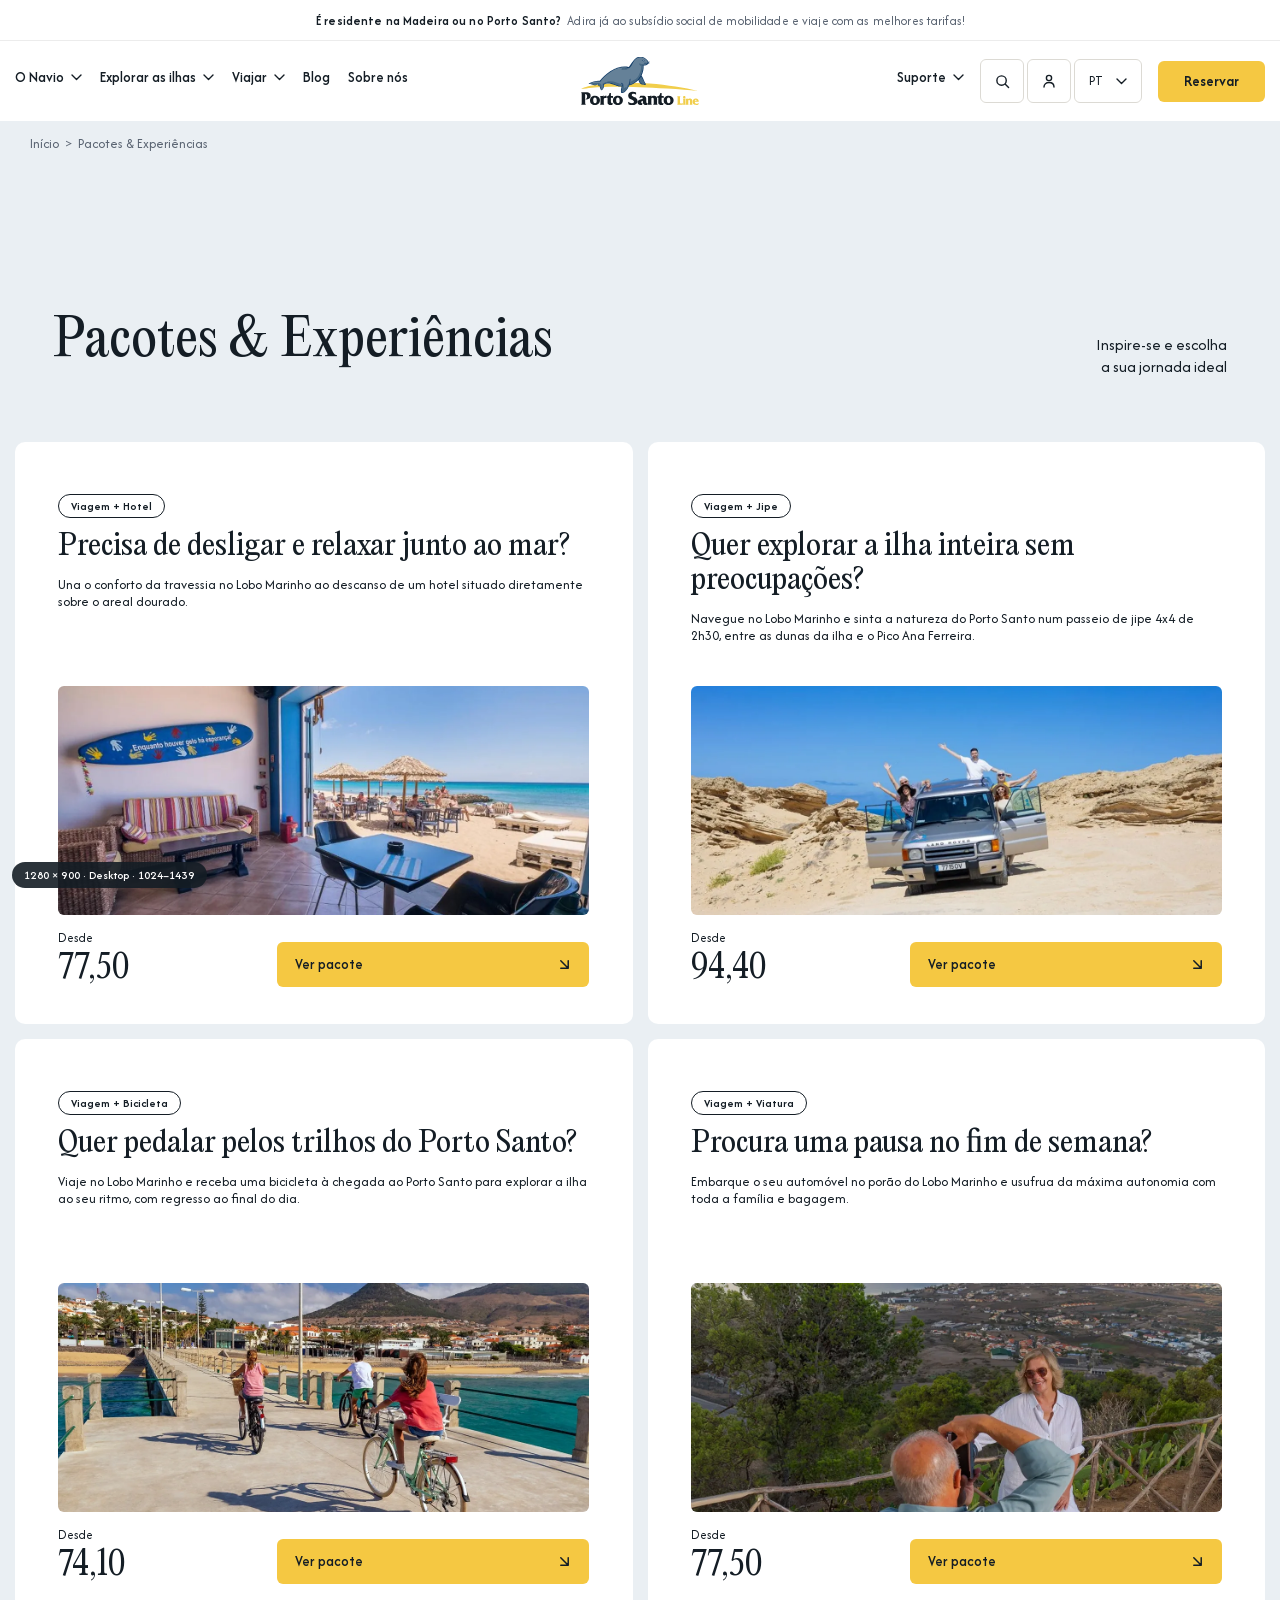
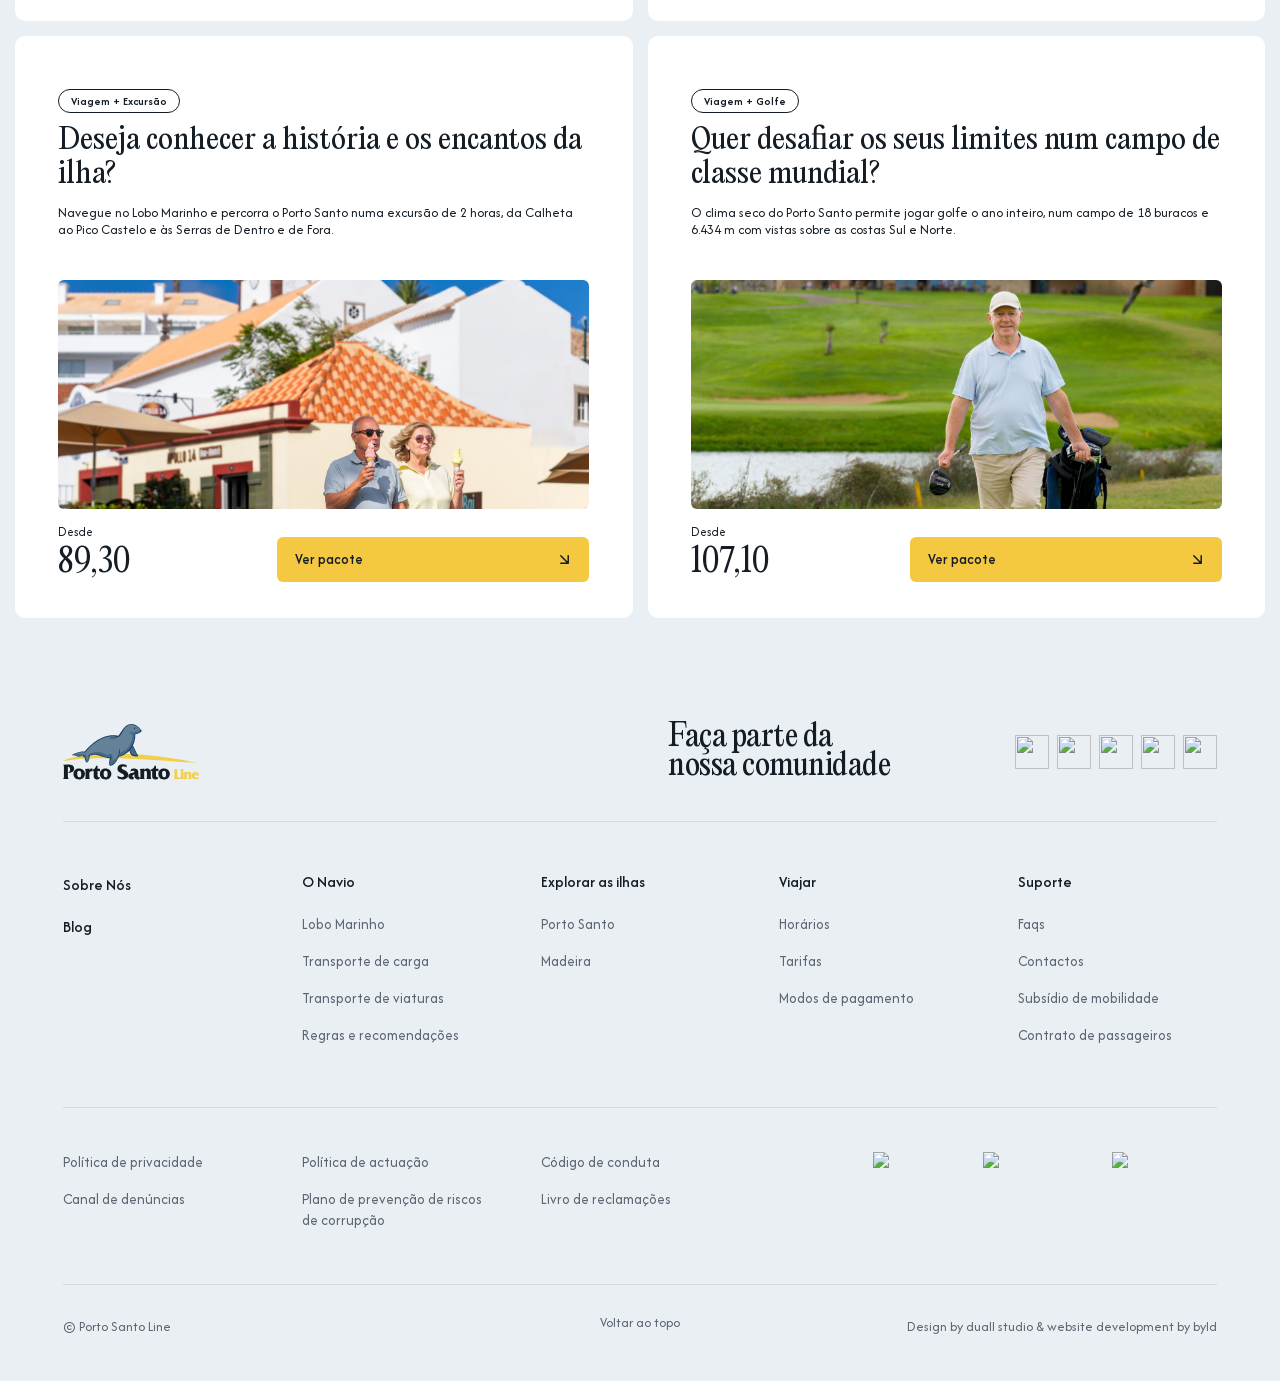
==== commit e9b61faf: "Conteúdo oficial nos pacotes, tabs das experiências e remoção da versão 2 - Bicicleta, Excursão, Gol" ====
--- a/index.html
+++ b/index.html
@@ -19,7 +19,7 @@
 <nav aria-label="Onde está" class="Migalha-module-scss-module__6Hh3jW__migalha"><ol class="Migalha-module-scss-module__6Hh3jW__lista"><li class="Migalha-module-scss-module__6Hh3jW__degrau"><a href="https://psl-website-web-stage-9bd0ef76c6ce.herokuapp.com/">Início</a></li><li class="Migalha-module-scss-module__6Hh3jW__degrau" aria-current="page">Pacotes &amp; Experiências</li></ol></nav>
 <section aria-labelledby="section-0-titulo" class="PageTitle-module-scss-module__mhxENq__seccao" id="section-0"><h1 class="PageTitle-module-scss-module__mhxENq__titulo" id="section-0-titulo"><span class="PageTitle-module-scss-module__mhxENq__nomeAcessivel">Pacotes &amp; Experiências</span><span aria-hidden="true"><span class="PageTitle-module-scss-module__mhxENq__palavra"><span class="PageTitle-module-scss-module__mhxENq__caractere" style="--i:0">P</span><span class="PageTitle-module-scss-module__mhxENq__caractere" style="--i:1">a</span><span class="PageTitle-module-scss-module__mhxENq__caractere" style="--i:2">c</span><span class="PageTitle-module-scss-module__mhxENq__caractere" style="--i:3">o</span><span class="PageTitle-module-scss-module__mhxENq__caractere" style="--i:4">t</span><span class="PageTitle-module-scss-module__mhxENq__caractere" style="--i:5">e</span><span class="PageTitle-module-scss-module__mhxENq__caractere" style="--i:6">s</span></span> <span class="PageTitle-module-scss-module__mhxENq__palavra"><span class="PageTitle-module-scss-module__mhxENq__caractere" style="--i:7">&amp;</span></span> <span class="PageTitle-module-scss-module__mhxENq__palavra"><span class="PageTitle-module-scss-module__mhxENq__caractere" style="--i:8">E</span><span class="PageTitle-module-scss-module__mhxENq__caractere" style="--i:9">x</span><span class="PageTitle-module-scss-module__mhxENq__caractere" style="--i:10">p</span><span class="PageTitle-module-scss-module__mhxENq__caractere" style="--i:11">e</span><span class="PageTitle-module-scss-module__mhxENq__caractere" style="--i:12">r</span><span class="PageTitle-module-scss-module__mhxENq__caractere" style="--i:13">i</span><span class="PageTitle-module-scss-module__mhxENq__caractere" style="--i:14">ê</span><span class="PageTitle-module-scss-module__mhxENq__caractere" style="--i:15">n</span><span class="PageTitle-module-scss-module__mhxENq__caractere" style="--i:16">c</span><span class="PageTitle-module-scss-module__mhxENq__caractere" style="--i:17">i</span><span class="PageTitle-module-scss-module__mhxENq__caractere" style="--i:18">a</span><span class="PageTitle-module-scss-module__mhxENq__caractere" style="--i:19">s</span></span></span></h1><p class="PageTitle-module-scss-module__mhxENq__intro">Inspire-se e escolha
 a sua jornada ideal</p></section>
-<ul class="pk-grelha"><li><article class="Journey-module-scss-module__y-uAEq__cartao" data-activo="false"><p class="Journey-module-scss-module__y-uAEq__etiqueta"><span class="Journey-module-scss-module__y-uAEq__pilula">Viagem + Hotel</span></p><h3 class="Journey-module-scss-module__y-uAEq__tituloCartao">Precisa de desligar e relaxar junto ao mar?</h3><p class="Journey-module-scss-module__y-uAEq__descricao">Una o conforto da travessia no Lobo Marinho ao descanso de um hotel situado diretamente sobre o areal dourado.</p><div class="Journey-module-scss-module__y-uAEq__moldura"><img alt="Quarto do hotel com acesso direto à esplanada e à praia do Porto Santo" class="Journey-module-scss-module__y-uAEq__imagem" loading="lazy" src="assets/img/hotel-card.webp" style="position:absolute;height:100%;width:100%;left:0;top:0;right:0;bottom:0;color:transparent;object-position:center center"></div><div class="Journey-module-scss-module__y-uAEq__rodape"><div><p class="Journey-module-scss-module__y-uAEq__desde">Desde</p><p class="Journey-module-scss-module__y-uAEq__preco">77,50</p></div><a class="Journey-module-scss-module__y-uAEq__botao" href="viagem-hotel.html"><span class="Journey-module-scss-module__y-uAEq__nomeAcessivel">Ver pacote — Precisa de desligar e relaxar junto ao mar?</span><span aria-hidden="true" class="Journey-module-scss-module__y-uAEq__enchimento"></span><span aria-hidden="true" class="Journey-module-scss-module__y-uAEq__conteudo"><span class="Journey-module-scss-module__y-uAEq__rolo"><span class="Journey-module-scss-module__y-uAEq__roloA">Ver pacote</span><span class="Journey-module-scss-module__y-uAEq__roloB">Ver pacote</span></span><span class="Journey-module-scss-module__y-uAEq__rolo"><span class="Journey-module-scss-module__y-uAEq__roloA"><svg aria-hidden="true" fill="none" viewBox="0 0 14 14" width="13" height="13"><path d="M3 3l8 8M11 3v8H3" stroke="currentColor" stroke-linecap="round" stroke-linejoin="round" stroke-width="1.6"/></svg></span><span class="Journey-module-scss-module__y-uAEq__roloB"><svg aria-hidden="true" fill="none" viewBox="0 0 14 14" width="13" height="13"><path d="M3 3l8 8M11 3v8H3" stroke="currentColor" stroke-linecap="round" stroke-linejoin="round" stroke-width="1.6"/></svg></span></span></span></a></div></article></li><li><article class="Journey-module-scss-module__y-uAEq__cartao" data-activo="false"><p class="Journey-module-scss-module__y-uAEq__etiqueta"><span class="Journey-module-scss-module__y-uAEq__pilula">Viagem + Jipe</span></p><h3 class="Journey-module-scss-module__y-uAEq__tituloCartao">Quer explorar a ilha inteira sem preocupações?</h3><p class="Journey-module-scss-module__y-uAEq__descricao">Da costa sul às encostas vulcânicas do norte, navegue no Lobo Marinho e explore os recantos mais autênticos num tour todo-o-terreno guiado.</p><div class="Journey-module-scss-module__y-uAEq__moldura"><img alt="Amigos de braços no ar num jipe entre as dunas do Porto Santo" class="Journey-module-scss-module__y-uAEq__imagem" loading="lazy" src="assets/img/jipe-card.webp" style="position:absolute;height:100%;width:100%;left:0;top:0;right:0;bottom:0;color:transparent;object-position:center center"></div><div class="Journey-module-scss-module__y-uAEq__rodape"><div><p class="Journey-module-scss-module__y-uAEq__desde">Desde</p><p class="Journey-module-scss-module__y-uAEq__preco">77,50</p></div><a class="Journey-module-scss-module__y-uAEq__botao" href="viagem-jipe.html"><span class="Journey-module-scss-module__y-uAEq__nomeAcessivel">Ver pacote — Quer explorar a ilha inteira sem preocupações?</span><span aria-hidden="true" class="Journey-module-scss-module__y-uAEq__enchimento"></span><span aria-hidden="true" class="Journey-module-scss-module__y-uAEq__conteudo"><span class="Journey-module-scss-module__y-uAEq__rolo"><span class="Journey-module-scss-module__y-uAEq__roloA">Ver pacote</span><span class="Journey-module-scss-module__y-uAEq__roloB">Ver pacote</span></span><span class="Journey-module-scss-module__y-uAEq__rolo"><span class="Journey-module-scss-module__y-uAEq__roloA"><svg aria-hidden="true" fill="none" viewBox="0 0 14 14" width="13" height="13"><path d="M3 3l8 8M11 3v8H3" stroke="currentColor" stroke-linecap="round" stroke-linejoin="round" stroke-width="1.6"/></svg></span><span class="Journey-module-scss-module__y-uAEq__roloB"><svg aria-hidden="true" fill="none" viewBox="0 0 14 14" width="13" height="13"><path d="M3 3l8 8M11 3v8H3" stroke="currentColor" stroke-linecap="round" stroke-linejoin="round" stroke-width="1.6"/></svg></span></span></span></a></div></article></li><li><article class="Journey-module-scss-module__y-uAEq__cartao" data-activo="false"><p class="Journey-module-scss-module__y-uAEq__etiqueta"><span class="Journey-module-scss-module__y-uAEq__pilula">Viagem + Bicicleta</span></p><h3 class="Journey-module-scss-module__y-uAEq__tituloCartao">Quer pedalar pelos trilhos do Porto Santo?</h3><p class="Journey-module-scss-module__y-uAEq__descricao">Transporte a sua bicicleta a bordo do navio e explore as ciclovias planas e os caminhos panorâmicos ao seu próprio ritmo.</p><div class="Journey-module-scss-module__y-uAEq__moldura"><img alt="Ciclistas a pedalar no cais do Porto Santo junto ao mar" class="Journey-module-scss-module__y-uAEq__imagem" loading="lazy" src="assets/img/bicicleta-card.webp" style="position:absolute;height:100%;width:100%;left:0;top:0;right:0;bottom:0;color:transparent;object-position:center center"></div><div class="Journey-module-scss-module__y-uAEq__rodape"><div><p class="Journey-module-scss-module__y-uAEq__desde">Desde</p><p class="Journey-module-scss-module__y-uAEq__preco">77,50</p></div><a class="Journey-module-scss-module__y-uAEq__botao" href="viagem-bicicleta.html"><span class="Journey-module-scss-module__y-uAEq__nomeAcessivel">Ver pacote — Quer pedalar pelos trilhos do Porto Santo?</span><span aria-hidden="true" class="Journey-module-scss-module__y-uAEq__enchimento"></span><span aria-hidden="true" class="Journey-module-scss-module__y-uAEq__conteudo"><span class="Journey-module-scss-module__y-uAEq__rolo"><span class="Journey-module-scss-module__y-uAEq__roloA">Ver pacote</span><span class="Journey-module-scss-module__y-uAEq__roloB">Ver pacote</span></span><span class="Journey-module-scss-module__y-uAEq__rolo"><span class="Journey-module-scss-module__y-uAEq__roloA"><svg aria-hidden="true" fill="none" viewBox="0 0 14 14" width="13" height="13"><path d="M3 3l8 8M11 3v8H3" stroke="currentColor" stroke-linecap="round" stroke-linejoin="round" stroke-width="1.6"/></svg></span><span class="Journey-module-scss-module__y-uAEq__roloB"><svg aria-hidden="true" fill="none" viewBox="0 0 14 14" width="13" height="13"><path d="M3 3l8 8M11 3v8H3" stroke="currentColor" stroke-linecap="round" stroke-linejoin="round" stroke-width="1.6"/></svg></span></span></span></a></div></article></li><li><article class="Journey-module-scss-module__y-uAEq__cartao" data-activo="false"><p class="Journey-module-scss-module__y-uAEq__etiqueta"><span class="Journey-module-scss-module__y-uAEq__pilula">Viagem + Viatura</span></p><h3 class="Journey-module-scss-module__y-uAEq__tituloCartao">Procura uma pausa no fim de semana?</h3><p class="Journey-module-scss-module__y-uAEq__descricao">Embarque o seu automóvel no porão do Lobo Marinho e usufrua da máxima autonomia com toda a família e bagagem.</p><div class="Journey-module-scss-module__y-uAEq__moldura"><img alt="Casal a fotografar-se num miradouro com vista sobre a Vila Baleira" class="Journey-module-scss-module__y-uAEq__imagem" loading="lazy" src="assets/img/viatura-card.webp" style="position:absolute;height:100%;width:100%;left:0;top:0;right:0;bottom:0;color:transparent;object-position:center center"></div><div class="Journey-module-scss-module__y-uAEq__rodape"><div><p class="Journey-module-scss-module__y-uAEq__desde">Desde</p><p class="Journey-module-scss-module__y-uAEq__preco">77,50</p></div><a class="Journey-module-scss-module__y-uAEq__botao" href="viagem-viatura.html"><span class="Journey-module-scss-module__y-uAEq__nomeAcessivel">Ver pacote — Procura uma pausa no fim de semana?</span><span aria-hidden="true" class="Journey-module-scss-module__y-uAEq__enchimento"></span><span aria-hidden="true" class="Journey-module-scss-module__y-uAEq__conteudo"><span class="Journey-module-scss-module__y-uAEq__rolo"><span class="Journey-module-scss-module__y-uAEq__roloA">Ver pacote</span><span class="Journey-module-scss-module__y-uAEq__roloB">Ver pacote</span></span><span class="Journey-module-scss-module__y-uAEq__rolo"><span class="Journey-module-scss-module__y-uAEq__roloA"><svg aria-hidden="true" fill="none" viewBox="0 0 14 14" width="13" height="13"><path d="M3 3l8 8M11 3v8H3" stroke="currentColor" stroke-linecap="round" stroke-linejoin="round" stroke-width="1.6"/></svg></span><span class="Journey-module-scss-module__y-uAEq__roloB"><svg aria-hidden="true" fill="none" viewBox="0 0 14 14" width="13" height="13"><path d="M3 3l8 8M11 3v8H3" stroke="currentColor" stroke-linecap="round" stroke-linejoin="round" stroke-width="1.6"/></svg></span></span></span></a></div></article></li><li><article class="Journey-module-scss-module__y-uAEq__cartao" data-activo="false"><p class="Journey-module-scss-module__y-uAEq__etiqueta"><span class="Journey-module-scss-module__y-uAEq__pilula">Viagem + Excursão</span></p><h3 class="Journey-module-scss-module__y-uAEq__tituloCartao">Deseja conhecer a história e os encantos da ilha?</h3><p class="Journey-module-scss-module__y-uAEq__descricao">Uma visita completa pelos marcos históricos, arquitetura tradicional e vistas emblemáticas do Porto Santo com guia oficial.</p><div class="Journey-module-scss-module__y-uAEq__moldura"><img alt="Casal a passear junto à igreja de Nossa Senhora da Piedade, na Vila Baleira" class="Journey-module-scss-module__y-uAEq__imagem" loading="lazy" src="assets/img/excursao-hero.jpg" style="position:absolute;height:100%;width:100%;left:0;top:0;right:0;bottom:0;color:transparent;object-position:center 35%"></div><div class="Journey-module-scss-module__y-uAEq__rodape"><div><p class="Journey-module-scss-module__y-uAEq__desde">Desde</p><p class="Journey-module-scss-module__y-uAEq__preco">77,50</p></div><a class="Journey-module-scss-module__y-uAEq__botao" href="viagem-excursao.html"><span class="Journey-module-scss-module__y-uAEq__nomeAcessivel">Ver pacote — Deseja conhecer a história e os encantos da ilha?</span><span aria-hidden="true" class="Journey-module-scss-module__y-uAEq__enchimento"></span><span aria-hidden="true" class="Journey-module-scss-module__y-uAEq__conteudo"><span class="Journey-module-scss-module__y-uAEq__rolo"><span class="Journey-module-scss-module__y-uAEq__roloA">Ver pacote</span><span class="Journey-module-scss-module__y-uAEq__roloB">Ver pacote</span></span><span class="Journey-module-scss-module__y-uAEq__rolo"><span class="Journey-module-scss-module__y-uAEq__roloA"><svg aria-hidden="true" fill="none" viewBox="0 0 14 14" width="13" height="13"><path d="M3 3l8 8M11 3v8H3" stroke="currentColor" stroke-linecap="round" stroke-linejoin="round" stroke-width="1.6"/></svg></span><span class="Journey-module-scss-module__y-uAEq__roloB"><svg aria-hidden="true" fill="none" viewBox="0 0 14 14" width="13" height="13"><path d="M3 3l8 8M11 3v8H3" stroke="currentColor" stroke-linecap="round" stroke-linejoin="round" stroke-width="1.6"/></svg></span></span></span></a></div></article></li><li><article class="Journey-module-scss-module__y-uAEq__cartao" data-activo="false"><p class="Journey-module-scss-module__y-uAEq__etiqueta"><span class="Journey-module-scss-module__y-uAEq__pilula">Viagem + Golfe</span></p><h3 class="Journey-module-scss-module__y-uAEq__tituloCartao">Quer desafiar os seus limites num campo de classe mundial?</h3><p class="Journey-module-scss-module__y-uAEq__descricao">Atravesse o Atlântico para disputar uma ronda num dos campos mais cénicos da Europa, entre dunas douradas e falésias basálticas.</p><div class="Journey-module-scss-module__y-uAEq__moldura"><img alt="Golfista com o saco de tacos no campo do Porto Santo Golfe, com a Clubhouse ao fundo" class="Journey-module-scss-module__y-uAEq__imagem" loading="lazy" src="assets/img/golfe-hero.jpg" style="position:absolute;height:100%;width:100%;left:0;top:0;right:0;bottom:0;color:transparent;object-position:center 60%"></div><div class="Journey-module-scss-module__y-uAEq__rodape"><div><p class="Journey-module-scss-module__y-uAEq__desde">Desde</p><p class="Journey-module-scss-module__y-uAEq__preco">77,50</p></div><a class="Journey-module-scss-module__y-uAEq__botao" href="viagem-golfe.html"><span class="Journey-module-scss-module__y-uAEq__nomeAcessivel">Ver pacote — Quer desafiar os seus limites num campo de classe mundial?</span><span aria-hidden="true" class="Journey-module-scss-module__y-uAEq__enchimento"></span><span aria-hidden="true" class="Journey-module-scss-module__y-uAEq__conteudo"><span class="Journey-module-scss-module__y-uAEq__rolo"><span class="Journey-module-scss-module__y-uAEq__roloA">Ver pacote</span><span class="Journey-module-scss-module__y-uAEq__roloB">Ver pacote</span></span><span class="Journey-module-scss-module__y-uAEq__rolo"><span class="Journey-module-scss-module__y-uAEq__roloA"><svg aria-hidden="true" fill="none" viewBox="0 0 14 14" width="13" height="13"><path d="M3 3l8 8M11 3v8H3" stroke="currentColor" stroke-linecap="round" stroke-linejoin="round" stroke-width="1.6"/></svg></span><span class="Journey-module-scss-module__y-uAEq__roloB"><svg aria-hidden="true" fill="none" viewBox="0 0 14 14" width="13" height="13"><path d="M3 3l8 8M11 3v8H3" stroke="currentColor" stroke-linecap="round" stroke-linejoin="round" stroke-width="1.6"/></svg></span></span></span></a></div></article></li></ul>
+<ul class="pk-grelha"><li><article class="Journey-module-scss-module__y-uAEq__cartao" data-activo="false"><p class="Journey-module-scss-module__y-uAEq__etiqueta"><span class="Journey-module-scss-module__y-uAEq__pilula">Viagem + Hotel</span></p><h3 class="Journey-module-scss-module__y-uAEq__tituloCartao">Precisa de desligar e relaxar junto ao mar?</h3><p class="Journey-module-scss-module__y-uAEq__descricao">Una o conforto da travessia no Lobo Marinho ao descanso de um hotel situado diretamente sobre o areal dourado.</p><div class="Journey-module-scss-module__y-uAEq__moldura"><img alt="Quarto do hotel com acesso direto à esplanada e à praia do Porto Santo" class="Journey-module-scss-module__y-uAEq__imagem" loading="lazy" src="assets/img/hotel-card.webp" style="position:absolute;height:100%;width:100%;left:0;top:0;right:0;bottom:0;color:transparent;object-position:center center"></div><div class="Journey-module-scss-module__y-uAEq__rodape"><div><p class="Journey-module-scss-module__y-uAEq__desde">Desde</p><p class="Journey-module-scss-module__y-uAEq__preco">77,50</p></div><a class="Journey-module-scss-module__y-uAEq__botao" href="viagem-hotel.html"><span class="Journey-module-scss-module__y-uAEq__nomeAcessivel">Ver pacote — Precisa de desligar e relaxar junto ao mar?</span><span aria-hidden="true" class="Journey-module-scss-module__y-uAEq__enchimento"></span><span aria-hidden="true" class="Journey-module-scss-module__y-uAEq__conteudo"><span class="Journey-module-scss-module__y-uAEq__rolo"><span class="Journey-module-scss-module__y-uAEq__roloA">Ver pacote</span><span class="Journey-module-scss-module__y-uAEq__roloB">Ver pacote</span></span><span class="Journey-module-scss-module__y-uAEq__rolo"><span class="Journey-module-scss-module__y-uAEq__roloA"><svg aria-hidden="true" fill="none" viewBox="0 0 14 14" width="13" height="13"><path d="M3 3l8 8M11 3v8H3" stroke="currentColor" stroke-linecap="round" stroke-linejoin="round" stroke-width="1.6"/></svg></span><span class="Journey-module-scss-module__y-uAEq__roloB"><svg aria-hidden="true" fill="none" viewBox="0 0 14 14" width="13" height="13"><path d="M3 3l8 8M11 3v8H3" stroke="currentColor" stroke-linecap="round" stroke-linejoin="round" stroke-width="1.6"/></svg></span></span></span></a></div></article></li><li><article class="Journey-module-scss-module__y-uAEq__cartao" data-activo="false"><p class="Journey-module-scss-module__y-uAEq__etiqueta"><span class="Journey-module-scss-module__y-uAEq__pilula">Viagem + Jipe</span></p><h3 class="Journey-module-scss-module__y-uAEq__tituloCartao">Quer explorar a ilha inteira sem preocupações?</h3><p class="Journey-module-scss-module__y-uAEq__descricao">Navegue no Lobo Marinho e sinta a natureza do Porto Santo num passeio de jipe 4x4 de 2h30, entre as dunas da ilha e o Pico Ana Ferreira.</p><div class="Journey-module-scss-module__y-uAEq__moldura"><img alt="Amigos de braços no ar num jipe entre as dunas do Porto Santo" class="Journey-module-scss-module__y-uAEq__imagem" loading="lazy" src="assets/img/jipe-card.webp" style="position:absolute;height:100%;width:100%;left:0;top:0;right:0;bottom:0;color:transparent;object-position:center center"></div><div class="Journey-module-scss-module__y-uAEq__rodape"><div><p class="Journey-module-scss-module__y-uAEq__desde">Desde</p><p class="Journey-module-scss-module__y-uAEq__preco">94,40</p></div><a class="Journey-module-scss-module__y-uAEq__botao" href="viagem-jipe.html"><span class="Journey-module-scss-module__y-uAEq__nomeAcessivel">Ver pacote — Quer explorar a ilha inteira sem preocupações?</span><span aria-hidden="true" class="Journey-module-scss-module__y-uAEq__enchimento"></span><span aria-hidden="true" class="Journey-module-scss-module__y-uAEq__conteudo"><span class="Journey-module-scss-module__y-uAEq__rolo"><span class="Journey-module-scss-module__y-uAEq__roloA">Ver pacote</span><span class="Journey-module-scss-module__y-uAEq__roloB">Ver pacote</span></span><span class="Journey-module-scss-module__y-uAEq__rolo"><span class="Journey-module-scss-module__y-uAEq__roloA"><svg aria-hidden="true" fill="none" viewBox="0 0 14 14" width="13" height="13"><path d="M3 3l8 8M11 3v8H3" stroke="currentColor" stroke-linecap="round" stroke-linejoin="round" stroke-width="1.6"/></svg></span><span class="Journey-module-scss-module__y-uAEq__roloB"><svg aria-hidden="true" fill="none" viewBox="0 0 14 14" width="13" height="13"><path d="M3 3l8 8M11 3v8H3" stroke="currentColor" stroke-linecap="round" stroke-linejoin="round" stroke-width="1.6"/></svg></span></span></span></a></div></article></li><li><article class="Journey-module-scss-module__y-uAEq__cartao" data-activo="false"><p class="Journey-module-scss-module__y-uAEq__etiqueta"><span class="Journey-module-scss-module__y-uAEq__pilula">Viagem + Bicicleta</span></p><h3 class="Journey-module-scss-module__y-uAEq__tituloCartao">Quer pedalar pelos trilhos do Porto Santo?</h3><p class="Journey-module-scss-module__y-uAEq__descricao">Viaje no Lobo Marinho e receba uma bicicleta à chegada ao Porto Santo para explorar a ilha ao seu ritmo, com regresso ao final do dia.</p><div class="Journey-module-scss-module__y-uAEq__moldura"><img alt="Ciclistas a pedalar no cais do Porto Santo junto ao mar" class="Journey-module-scss-module__y-uAEq__imagem" loading="lazy" src="assets/img/bicicleta-card.webp" style="position:absolute;height:100%;width:100%;left:0;top:0;right:0;bottom:0;color:transparent;object-position:center center"></div><div class="Journey-module-scss-module__y-uAEq__rodape"><div><p class="Journey-module-scss-module__y-uAEq__desde">Desde</p><p class="Journey-module-scss-module__y-uAEq__preco">74,10</p></div><a class="Journey-module-scss-module__y-uAEq__botao" href="viagem-bicicleta.html"><span class="Journey-module-scss-module__y-uAEq__nomeAcessivel">Ver pacote — Quer pedalar pelos trilhos do Porto Santo?</span><span aria-hidden="true" class="Journey-module-scss-module__y-uAEq__enchimento"></span><span aria-hidden="true" class="Journey-module-scss-module__y-uAEq__conteudo"><span class="Journey-module-scss-module__y-uAEq__rolo"><span class="Journey-module-scss-module__y-uAEq__roloA">Ver pacote</span><span class="Journey-module-scss-module__y-uAEq__roloB">Ver pacote</span></span><span class="Journey-module-scss-module__y-uAEq__rolo"><span class="Journey-module-scss-module__y-uAEq__roloA"><svg aria-hidden="true" fill="none" viewBox="0 0 14 14" width="13" height="13"><path d="M3 3l8 8M11 3v8H3" stroke="currentColor" stroke-linecap="round" stroke-linejoin="round" stroke-width="1.6"/></svg></span><span class="Journey-module-scss-module__y-uAEq__roloB"><svg aria-hidden="true" fill="none" viewBox="0 0 14 14" width="13" height="13"><path d="M3 3l8 8M11 3v8H3" stroke="currentColor" stroke-linecap="round" stroke-linejoin="round" stroke-width="1.6"/></svg></span></span></span></a></div></article></li><li><article class="Journey-module-scss-module__y-uAEq__cartao" data-activo="false"><p class="Journey-module-scss-module__y-uAEq__etiqueta"><span class="Journey-module-scss-module__y-uAEq__pilula">Viagem + Viatura</span></p><h3 class="Journey-module-scss-module__y-uAEq__tituloCartao">Procura uma pausa no fim de semana?</h3><p class="Journey-module-scss-module__y-uAEq__descricao">Embarque o seu automóvel no porão do Lobo Marinho e usufrua da máxima autonomia com toda a família e bagagem.</p><div class="Journey-module-scss-module__y-uAEq__moldura"><img alt="Casal a fotografar-se num miradouro com vista sobre a Vila Baleira" class="Journey-module-scss-module__y-uAEq__imagem" loading="lazy" src="assets/img/viatura-card.webp" style="position:absolute;height:100%;width:100%;left:0;top:0;right:0;bottom:0;color:transparent;object-position:center center"></div><div class="Journey-module-scss-module__y-uAEq__rodape"><div><p class="Journey-module-scss-module__y-uAEq__desde">Desde</p><p class="Journey-module-scss-module__y-uAEq__preco">77,50</p></div><a class="Journey-module-scss-module__y-uAEq__botao" href="viagem-viatura.html"><span class="Journey-module-scss-module__y-uAEq__nomeAcessivel">Ver pacote — Procura uma pausa no fim de semana?</span><span aria-hidden="true" class="Journey-module-scss-module__y-uAEq__enchimento"></span><span aria-hidden="true" class="Journey-module-scss-module__y-uAEq__conteudo"><span class="Journey-module-scss-module__y-uAEq__rolo"><span class="Journey-module-scss-module__y-uAEq__roloA">Ver pacote</span><span class="Journey-module-scss-module__y-uAEq__roloB">Ver pacote</span></span><span class="Journey-module-scss-module__y-uAEq__rolo"><span class="Journey-module-scss-module__y-uAEq__roloA"><svg aria-hidden="true" fill="none" viewBox="0 0 14 14" width="13" height="13"><path d="M3 3l8 8M11 3v8H3" stroke="currentColor" stroke-linecap="round" stroke-linejoin="round" stroke-width="1.6"/></svg></span><span class="Journey-module-scss-module__y-uAEq__roloB"><svg aria-hidden="true" fill="none" viewBox="0 0 14 14" width="13" height="13"><path d="M3 3l8 8M11 3v8H3" stroke="currentColor" stroke-linecap="round" stroke-linejoin="round" stroke-width="1.6"/></svg></span></span></span></a></div></article></li><li><article class="Journey-module-scss-module__y-uAEq__cartao" data-activo="false"><p class="Journey-module-scss-module__y-uAEq__etiqueta"><span class="Journey-module-scss-module__y-uAEq__pilula">Viagem + Excursão</span></p><h3 class="Journey-module-scss-module__y-uAEq__tituloCartao">Deseja conhecer a história e os encantos da ilha?</h3><p class="Journey-module-scss-module__y-uAEq__descricao">Navegue no Lobo Marinho e percorra o Porto Santo numa excursão de 2 horas, da Calheta ao Pico Castelo e às Serras de Dentro e de Fora.</p><div class="Journey-module-scss-module__y-uAEq__moldura"><img alt="Casal a passear junto à igreja de Nossa Senhora da Piedade, na Vila Baleira" class="Journey-module-scss-module__y-uAEq__imagem" loading="lazy" src="assets/img/excursao-hero.jpg" style="position:absolute;height:100%;width:100%;left:0;top:0;right:0;bottom:0;color:transparent;object-position:center 35%"></div><div class="Journey-module-scss-module__y-uAEq__rodape"><div><p class="Journey-module-scss-module__y-uAEq__desde">Desde</p><p class="Journey-module-scss-module__y-uAEq__preco">89,30</p></div><a class="Journey-module-scss-module__y-uAEq__botao" href="viagem-excursao.html"><span class="Journey-module-scss-module__y-uAEq__nomeAcessivel">Ver pacote — Deseja conhecer a história e os encantos da ilha?</span><span aria-hidden="true" class="Journey-module-scss-module__y-uAEq__enchimento"></span><span aria-hidden="true" class="Journey-module-scss-module__y-uAEq__conteudo"><span class="Journey-module-scss-module__y-uAEq__rolo"><span class="Journey-module-scss-module__y-uAEq__roloA">Ver pacote</span><span class="Journey-module-scss-module__y-uAEq__roloB">Ver pacote</span></span><span class="Journey-module-scss-module__y-uAEq__rolo"><span class="Journey-module-scss-module__y-uAEq__roloA"><svg aria-hidden="true" fill="none" viewBox="0 0 14 14" width="13" height="13"><path d="M3 3l8 8M11 3v8H3" stroke="currentColor" stroke-linecap="round" stroke-linejoin="round" stroke-width="1.6"/></svg></span><span class="Journey-module-scss-module__y-uAEq__roloB"><svg aria-hidden="true" fill="none" viewBox="0 0 14 14" width="13" height="13"><path d="M3 3l8 8M11 3v8H3" stroke="currentColor" stroke-linecap="round" stroke-linejoin="round" stroke-width="1.6"/></svg></span></span></span></a></div></article></li><li><article class="Journey-module-scss-module__y-uAEq__cartao" data-activo="false"><p class="Journey-module-scss-module__y-uAEq__etiqueta"><span class="Journey-module-scss-module__y-uAEq__pilula">Viagem + Golfe</span></p><h3 class="Journey-module-scss-module__y-uAEq__tituloCartao">Quer desafiar os seus limites num campo de classe mundial?</h3><p class="Journey-module-scss-module__y-uAEq__descricao">O clima seco do Porto Santo permite jogar golfe o ano inteiro, num campo de 18 buracos e 6.434 m com vistas sobre as costas Sul e Norte.</p><div class="Journey-module-scss-module__y-uAEq__moldura"><img alt="Golfista com o saco de tacos no campo do Porto Santo Golfe, com a Clubhouse ao fundo" class="Journey-module-scss-module__y-uAEq__imagem" loading="lazy" src="assets/img/golfe-hero.jpg" style="position:absolute;height:100%;width:100%;left:0;top:0;right:0;bottom:0;color:transparent;object-position:center 60%"></div><div class="Journey-module-scss-module__y-uAEq__rodape"><div><p class="Journey-module-scss-module__y-uAEq__desde">Desde</p><p class="Journey-module-scss-module__y-uAEq__preco">107,10</p></div><a class="Journey-module-scss-module__y-uAEq__botao" href="viagem-golfe.html"><span class="Journey-module-scss-module__y-uAEq__nomeAcessivel">Ver pacote — Quer desafiar os seus limites num campo de classe mundial?</span><span aria-hidden="true" class="Journey-module-scss-module__y-uAEq__enchimento"></span><span aria-hidden="true" class="Journey-module-scss-module__y-uAEq__conteudo"><span class="Journey-module-scss-module__y-uAEq__rolo"><span class="Journey-module-scss-module__y-uAEq__roloA">Ver pacote</span><span class="Journey-module-scss-module__y-uAEq__roloB">Ver pacote</span></span><span class="Journey-module-scss-module__y-uAEq__rolo"><span class="Journey-module-scss-module__y-uAEq__roloA"><svg aria-hidden="true" fill="none" viewBox="0 0 14 14" width="13" height="13"><path d="M3 3l8 8M11 3v8H3" stroke="currentColor" stroke-linecap="round" stroke-linejoin="round" stroke-width="1.6"/></svg></span><span class="Journey-module-scss-module__y-uAEq__roloB"><svg aria-hidden="true" fill="none" viewBox="0 0 14 14" width="13" height="13"><path d="M3 3l8 8M11 3v8H3" stroke="currentColor" stroke-linecap="round" stroke-linejoin="round" stroke-width="1.6"/></svg></span></span></span></a></div></article></li></ul>
 <div class="pk-espaco-rodape"></div>
 </main>
 <footer class="Footer-module-scss-module__pjVlla__rodape"><div class="Footer-module-scss-module__pjVlla__topo"><a aria-label="Porto Santo Line — página inicial" class="Footer-module-scss-module__pjVlla__logo" href="https://psl-website-web-stage-9bd0ef76c6ce.herokuapp.com/"><img alt="" class="Footer-module-scss-module__pjVlla__logoImagem" data-nimg="1" decoding="async" height="61" loading="lazy" src="assets/img/logo.svg" style="color:transparent" width="148"/></a><div class="Footer-module-scss-module__pjVlla__comunidade"><p class="Footer-module-scss-module__pjVlla__comunidadeTitulo">Faça parte da
--- a/assets/css/pacotes.css
+++ b/assets/css/pacotes.css
@@ -25,7 +25,7 @@
 
 /* ---------- Hero do pacote ---------- */
 .pk-hero .HeroPage-module-scss-module__fLgBga__titulo {
-  font-size: clamp(2.25rem, 1.2rem + 3.6vw, 4.25rem);
+  font-size: clamp(2.625rem, 1.4rem + 4.3vw, 5.125rem);
   line-height: 1.02;
   max-width: 16ch;
 }
@@ -40,17 +40,15 @@
   font-size: clamp(.875rem, .8rem + .3vw, 1.0625rem); font-weight: 600;
   padding: .5625rem 1.125rem;
 }
-/* Card branca com o subtítulo e o botão Reservar */
+/* Card branca com os destaques e o botão Reservar */
 .pk-hero__lado {
   display: flex; flex-direction: column; align-items: stretch; gap: 1.25rem;
   box-sizing: border-box; width: 100%; max-width: 27.5rem;
-  background: var(--pk-amarelo); border-radius: .75rem;
+  background: #fff; border-radius: .75rem;
   padding: 1.25rem;
 }
-/* Card amarela: botão branco e linhas escuras, como as cards activas da Jornada */
-.pk-hero__lado .pk-hero__cta { background: #fff; }
-.pk-hero__lado .pk-hero__acoes { border-color: #141d2533; }
-.pk-hero__lado .pk-hero__desde { color: var(--pk-texto); }
+/* Card branca: botão Reservar amarelo */
+.pk-hero__lado .pk-hero__cta { background: var(--pk-amarelo); }
 /* Entrada: a card sobe de baixo quando a página abre */
 @keyframes pk-card-entra {
   from { opacity: 0; transform: translateY(80px); }
@@ -58,8 +56,9 @@
 }
 .pk-hero__lado { animation: pk-card-entra 1.2s cubic-bezier(.16, 1, .3, 1) .35s both; }
 @media (prefers-reduced-motion: reduce) { .pk-hero__lado { animation: none; } }
-.pk-hero__lado .HeroPage-module-scss-module__fLgBga__intro {
-  color: var(--pk-texto); text-align: left; max-width: none;
+/* Descritivo por baixo do headline, sobre a imagem */
+.pk-hero .HeroPage-module-scss-module__fLgBga__intro {
+  margin-top: clamp(1rem, .75rem + .6vw, 1.5rem); text-align: left; max-width: 36rem;
   font-size: clamp(1.0625rem, .95rem + .45vw, 1.375rem);
 }
 .pk-hero .pk-hero__cta { width: 100%; }
@@ -91,32 +90,15 @@
     position: absolute; right: var(--pad-hero); bottom: var(--pad-hero); z-index: 2;
   }
   .pk-hero .HeroPage-module-scss-module__fLgBga__linha > div:first-child { max-width: calc(100% - 29.5rem - var(--pad-hero)); }
-  .pk-hero .HeroPage-module-scss-module__fLgBga__titulo { font-size: clamp(2.25rem, .4rem + 3.4vw, 4.25rem); }
+  .pk-hero .HeroPage-module-scss-module__fLgBga__titulo { font-size: clamp(2.625rem, .5rem + 4.1vw, 5.125rem); }
   /* Bloco do título encostado em baixo, à altura da base da card */
   .pk-hero .HeroPage-module-scss-module__fLgBga__conteudo { justify-content: flex-end; }
   /* A hero ocupa o espaço visível abaixo do header e do breadcrumb, para se ver inteira ao abrir */
   .pk-hero { min-height: max(28rem, calc(100vh - var(--altura-header, 121px) - 4.25rem)); min-height: max(28rem, calc(100svh - var(--altura-header, 121px) - 4.25rem)); }
   .pk-hero .HeroPage-module-scss-module__fLgBga__conteudo { padding-top: min(clamp(6rem, 3rem + 6vw, 10rem), 13vh); padding-bottom: clamp(1.25rem, .5rem + 1.2vw, 2rem); }
-  /* Barra de destaques dentro da hero, em baixo: título e card ficam por cima, alinhados pela base */
+  /* Título e card lado a lado, centrados na altura livre da hero */
   .pk-hero .pk-hero__lado { position: static; flex: none; }
-  /* Título e card centrados na altura livre da hero, por cima da barra de destaques */
   .pk-hero .HeroPage-module-scss-module__fLgBga__linha { flex: 1 1 auto; flex-direction: row; align-items: center; justify-content: space-between; gap: 2.5rem; padding-right: 0; }
-  /* Fade escuro em baixo da imagem, por trás da barra de destaques, para legibilidade */
-  .pk-hero .HeroPage-module-scss-module__fLgBga__media::after {
-    content: ""; position: absolute; left: 0; right: 0; bottom: 0; height: 45%; pointer-events: none;
-    background: linear-gradient(to bottom, #0a142300 0%, #0a142359 45%, #0a1423bf 100%);
-  }
-  .pk-factos.pk-factos--hero { width: 100%; margin: clamp(1.5rem, 1rem + 1vw, 2.25rem) 0 0; position: relative; z-index: 2;
-    background: transparent; padding: .5rem 0 0; border-radius: 0; border-top: 0; }
-  .pk-factos.pk-factos--hero .pk-factos__item,
-  .pk-factos.pk-factos--hero .pk-factos__item:nth-child(odd),
-  .pk-factos.pk-factos--hero .pk-factos__item:nth-child(even) { border-left-color: #ffffff40; }
-  .pk-factos--hero .pk-factos__valor { color: #fff; }
-  .pk-factos--hero .pk-factos__rotulo { color: #eef2f8; }
-  .pk-factos.pk-factos--fora { display: none; }
-}
-@media (max-width: 1023.98px) {
-  .pk-factos.pk-factos--hero { display: none; }
 }
 /* Rodapé da card da hero: preço à esquerda do botão Reservar (como nas cards da Jornada) */
 .pk-hero__acoes {
@@ -131,12 +113,11 @@
   color: var(--pk-texto);
 }
 .pk-hero .pk-hero__acoes .pk-hero__cta { flex: 0 1 15rem; width: auto; min-width: 0; margin-left: auto; gap: 1.5rem; }
-/* Tablet: texto à esquerda, preço e botão à direita */
+/* Tablet: destaques à esquerda, preço e botão à direita */
 @media (min-width: 768px) and (max-width: 1023.98px) {
-  .pk-hero__lado { flex-direction: row; align-items: center; gap: 1.75rem; }
-  .pk-hero__lado .HeroPage-module-scss-module__fLgBga__intro { flex: 1; min-width: 0; font-size: 1.125rem; }
+  .pk-hero__lado { display: grid; grid-template-columns: minmax(0, 1fr) 17rem; align-items: center; gap: 1.75rem; }
   .pk-hero__acoes {
-    flex: none; width: 17rem; flex-direction: column; align-items: stretch; justify-content: flex-end; gap: 1rem;
+    flex-direction: column; align-items: stretch; justify-content: flex-end; gap: 1rem;
     padding: 0 0 0 1.75rem; border-top: 0; border-left: 1px solid var(--pk-linha);
     align-self: stretch;
   }
@@ -189,6 +170,21 @@
   .pk-factos__item:nth-child(even) { padding: .25rem 1.5rem; border-bottom: 0; border-left: 1px solid var(--pk-linha); }
   .pk-factos__item:first-child { padding-left: 0; border-left: 0; }
 }
+/* Destaques dentro da card da hero, por cima do preço: grelha 2×2 */
+.pk-factos.pk-factos--card {
+  width: 100%; margin: 0; padding: 0; border-radius: 0; background: none;
+  grid-template-columns: repeat(2, minmax(0, 1fr));
+}
+.pk-factos--card .pk-factos__item,
+.pk-factos--card .pk-factos__item:nth-child(odd),
+.pk-factos--card .pk-factos__item:nth-child(even) { gap: .625rem; padding: 1rem 0; border-bottom: 1px solid var(--pk-linha); border-left: 0; animation: none; }
+.pk-factos--card .pk-factos__item:nth-child(odd) { padding-right: 1rem; }
+.pk-factos--card .pk-factos__item:nth-child(even) { padding-left: 1rem; border-left: 1px solid var(--pk-linha); }
+.pk-factos--card .pk-factos__item:nth-last-child(-n+2) { border-bottom: 0; }
+.pk-factos--card .pk-factos__item:nth-child(-n+2) { padding-top: 0; }
+.pk-factos--card .pk-factos__rotulo { gap: .5rem; }
+.pk-factos--card .pk-factos__icone { width: 1.75rem; height: 1.75rem; }
+.pk-factos--card .pk-factos__valor { font-size: clamp(1.0625rem, .95rem + .3vw, 1.25rem); }
 
 /* Entrada ao abrir a página: cada coluna sobe e aparece, em cascata, logo a seguir à card da hero */
 @keyframes pk-facto-entra {
@@ -212,8 +208,32 @@
 .pk-conteudo { display: flex; flex-direction: column; gap: .9375rem; min-width: 0; }
 /* As secções do site assumem largura total da página; aqui ocupam a coluna. */
 .pk-conteudo > section { width: 100% !important; margin: 0 !important; }
-.pk-conteudo section[class*="InfoCards-module"] { padding-inline: 0; padding-top: clamp(3.75rem, 2rem + 5vw, 6.25rem); padding-bottom: 0; gap: clamp(1.75rem, 1rem + 1.5vw, 2.5rem); }
+/* Destaques: caixa branca (como a do "O que está incluído") com cards da cor de fundo */
+.pk-conteudo section[class*="InfoCards-module"] { background: #fff; border-radius: var(--raio-seccao); padding: clamp(3.5rem, 1.5rem + 5vw, 7.5rem) clamp(1.25rem, -1rem + 5vw, 4.6875rem); gap: clamp(1.75rem, 1rem + 1.5vw, 2.5rem); }
+/* Destaques sem caixas nem linhas */
+.pk-conteudo .InfoCards-module-scss-module__rsmDgW__cartoes { gap: 2.25rem clamp(1.5rem, .5rem + 2vw, 3rem); }
+.pk-conteudo .InfoCards-module-scss-module__rsmDgW__cartao { background: none; border-radius: 0; padding: 0; gap: 1.25rem; }
+.pk-conteudo .InfoCards-module-scss-module__rsmDgW__miolo { gap: .625rem; }
+.pk-conteudo .InfoCards-module-scss-module__rsmDgW__cartaoTexto { margin-top: 0; }
+@media (min-width: 1024px) { .pk-conteudo .InfoCards-module-scss-module__rsmDgW__cartoes { grid-template-columns: repeat(4, minmax(0, 1fr)); } }
+.pk-conteudo .InfoCards-module-scss-module__rsmDgW__icone { width: 1.875rem; height: 1.875rem; }
+@media (min-width: 768px) { .pk-conteudo .InfoCards-module-scss-module__rsmDgW__topo { gap: .875rem; } }
+@media (max-width: 767.98px) {
+  .pk-conteudo .InfoCards-module-scss-module__rsmDgW__topo { align-items: center; gap: .875rem; }
+  .pk-conteudo .InfoCards-module-scss-module__rsmDgW__icone { order: 0; margin-left: 0; }
+  .pk-conteudo .InfoCards-module-scss-module__rsmDgW__cartaoTitulo { font-size: 1.375rem; }
+  /* descritivo alinhado com o título (ícone 1.875rem + espaço .875rem) */
+  .pk-conteudo .InfoCards-module-scss-module__rsmDgW__corpo { padding-left: 2.75rem; }
+  /* linhas a separar os destaques */
+  .pk-conteudo .InfoCards-module-scss-module__rsmDgW__cartoes { gap: 0; }
+  .pk-conteudo .InfoCards-module-scss-module__rsmDgW__cartao { padding: 1.5rem 0; }
+  .pk-conteudo .InfoCards-module-scss-module__rsmDgW__item:first-child .InfoCards-module-scss-module__rsmDgW__cartao { padding-top: 0; }
+  .pk-conteudo .InfoCards-module-scss-module__rsmDgW__item:last-child .InfoCards-module-scss-module__rsmDgW__cartao { padding-bottom: 0; }
+  .pk-conteudo .InfoCards-module-scss-module__rsmDgW__item + .InfoCards-module-scss-module__rsmDgW__item .InfoCards-module-scss-module__rsmDgW__cartao { border-top: 1px solid #e4e8ec; }
+}
 .pk-conteudo > section[class*="Locations-module"] { min-height: 0; padding-bottom: clamp(3.125rem, 1rem + 5vw, 6.25rem); }
+/* Imagem dos termos mais clara: véu mais leve, um pouco mais escuro atrás do título */
+.pk-conteudo .Locations-module-scss-module__DsK2fW__veu { background: linear-gradient(180deg, #0a142373 0%, #0a142359 45%, #0a142326 100%); }
 
 @media (min-width: 1024px) {
   .pk-layout { grid-template-columns: minmax(0, 1fr) 22.5rem; }
@@ -238,10 +258,14 @@
 .pk-conteudo .InfoCards-module-scss-module__rsmDgW__titulo {
   font-size: clamp(1.875rem, 1.05rem + 3vw, 3.75rem);
   line-height: 1.06; letter-spacing: -.01em;
-  max-width: 24ch; margin-inline: auto;
+  max-width: 34ch; margin-inline: auto;
 }
 @media (min-width: 1024px) {
   .pk-conteudo .InfoCards-module-scss-module__rsmDgW__titulo { font-size: clamp(2.5rem, 1.25rem + 2.2vw, 3.125rem); }
+}
+/* Caixa do título mais larga que a do site */
+@media (min-width: 768px) {
+  .pk-conteudo .InfoCards-module-scss-module__rsmDgW__cabecalho { max-width: 100%; }
 }
 
 /* MediaChecklist: ícone do grupo "não inclui" */
@@ -287,7 +311,8 @@
 }
 .pk-conteudo .MediaChecklist-module-scss-module__AJx_Va__grupoCabeca { display: flex; align-items: center; justify-content: flex-start; gap: 1rem; flex: none; width: auto; }
 .pk-conteudo .MediaChecklist-module-scss-module__AJx_Va__itens { flex: none; }
-.pk-conteudo .MediaChecklist-module-scss-module__AJx_Va__pastilha { order: 0; }
+.pk-conteudo .MediaChecklist-module-scss-module__AJx_Va__pastilha { order: 0; width: 2.5rem; height: 2.5rem; border-radius: .5rem; }
+@media (min-width: 768px) { .pk-conteudo .MediaChecklist-module-scss-module__AJx_Va__pastilha { width: 3rem; height: 3rem; border-radius: .625rem; } }
 .pk-conteudo .MediaChecklist-module-scss-module__AJx_Va__itens { display: flex; flex-direction: column; gap: .75rem; padding: 0; margin: 0; list-style: none; }
 .pk-conteudo .MediaChecklist-module-scss-module__AJx_Va__item { align-items: flex-start; }
 .pk-conteudo .MediaChecklist-module-scss-module__AJx_Va__visto { margin-top: .3em; }
@@ -635,11 +660,68 @@
 .pk-hero[data-teste-veu="uniforme"] .HeroPage-module-scss-module__fLgBga__scrim { background: #0a142399; }
 
 /* Cor da card */
-.pk-hero[data-teste-card="branco"] .pk-hero__lado { background: #fff; }
-.pk-hero[data-teste-card="branco"] .pk-hero__lado .pk-hero__cta { background: var(--pk-amarelo); }
+.pk-hero[data-teste-card="amarelo"] .pk-hero__lado { background: var(--pk-amarelo); }
+.pk-hero[data-teste-card="amarelo"] .pk-hero__lado .pk-hero__cta { background: #fff; }
+.pk-hero[data-teste-card="amarelo"] :is(.pk-hero__acoes, .pk-factos--card, .pk-factos__item) { border-color: #141d2533; }
+.pk-hero[data-teste-card="amarelo"] .pk-hero__lado :is(.pk-hero__desde, .pk-factos__rotulo) { color: var(--pk-texto); }
+.pk-hero[data-teste-card="amarelo"] .pk-factos--card .pk-factos__icone { filter: brightness(0) saturate(100%); }
 .pk-hero[data-teste-card="azul-claro"] .pk-hero__lado { background: #d7dde5; }
 .pk-hero[data-teste-card="azul-escuro"] .pk-hero__lado { background: var(--pk-azul); }
 .pk-hero[data-teste-card="preto"] .pk-hero__lado { background: var(--pk-texto); }
-.pk-hero:is([data-teste-card="azul-escuro"], [data-teste-card="preto"]) .pk-hero__lado :is(.HeroPage-module-scss-module__fLgBga__intro, .pk-hero__valor, .pk-hero__desde) { color: #fff; }
-.pk-hero:is([data-teste-card="azul-escuro"], [data-teste-card="preto"]) .pk-hero__acoes { border-color: #ffffff33; }
+.pk-hero:is([data-teste-card="azul-escuro"], [data-teste-card="preto"]) .pk-hero__lado :is(.pk-hero__valor, .pk-hero__desde, .pk-factos__rotulo, .pk-factos__valor) { color: #fff; }
+.pk-hero:is([data-teste-card="azul-escuro"], [data-teste-card="preto"]) :is(.pk-hero__acoes, .pk-factos--card, .pk-factos__item) { border-color: #ffffff33; }
+.pk-hero:is([data-teste-card="azul-escuro"], [data-teste-card="preto"]) .pk-factos--card .pk-factos__icone { filter: brightness(0) invert(1); }
 .pk-hero:is([data-teste-card="azul-escuro"], [data-teste-card="preto"]) .pk-hero__lado .pk-hero__cta { background: var(--pk-amarelo); }
+
+/* =========================================================================
+   Tabs das experiências e destaques numerados
+   ========================================================================= */
+
+/* Tabs flutuantes com as 6 experiências; em ecrãs estreitos a tira faz scroll na horizontal */
+.pk-experiencias {
+  position: fixed; right: .75rem; bottom: .75rem; z-index: 60;
+  display: flex; padding: .25rem; gap: .25rem; border-radius: 62rem;
+  box-sizing: border-box; max-width: calc(100% - 1.5rem); overflow-x: auto; scrollbar-width: none;
+  background: #141d25e6; -webkit-backdrop-filter: blur(8px); backdrop-filter: blur(8px);
+  font-family: var(--font-afacad), system-ui, sans-serif; font-size: .8125rem; line-height: 1;
+}
+.pk-experiencias::-webkit-scrollbar { display: none; }
+.pk-experiencias a { flex: none; white-space: nowrap; color: #fff; text-decoration: none; padding: .5rem .875rem; border-radius: 62rem; }
+.pk-experiencias a:not([aria-current]):hover { background: #ffffff1f; }
+.pk-experiencias a[aria-current="page"] { background: var(--pk-amarelo); color: var(--pk-texto); font-weight: 600; }
+/* Mobile: as tabs ocupam a largura; o indicador de resolução sobe para não ficar por cima */
+@media (max-width: 767.98px) {
+  body:has(.pk-experiencias) .pk-resolucao { bottom: 3.375rem; }
+}
+
+/* ---------- Destaques: lista numerada directamente sobre o fundo da página ---------- */
+.pk2-dest {
+  color: var(--pk-texto);
+  padding: clamp(2.5rem, 1.5rem + 3vw, 5rem) clamp(1.25rem, -1rem + 5vw, 4.6875rem);
+  display: grid; grid-template-columns: minmax(0, 1fr); gap: 2rem;
+}
+.pk2-dest__ante { margin: 0 0 .9375rem; font-family: var(--font-afacad), system-ui, sans-serif; font-size: .875rem; font-weight: 600; line-height: 1; color: var(--pk-texto); }
+.pk2-dest__h2 { margin: 0; font-family: var(--font-editorial), georgia, serif; font-weight: 400; font-size: clamp(1.875rem, 1.05rem + 3vw, 3.125rem); line-height: 1.06; letter-spacing: -.01em; max-width: 22ch; }
+.pk2-dest__lista { list-style: none; margin: 0; padding: 0; display: grid; grid-template-columns: minmax(0, 1fr); }
+.pk2-dest__item {
+  display: grid; grid-template-columns: 3.25rem minmax(0, 1fr); column-gap: .75rem; row-gap: .375rem;
+  padding: 1.375rem 0; border-top: 1px solid #141d2533;
+  opacity: 0; transform: translateY(40px);
+  transition: transform 1.2s var(--pk-ease) calc(.1s + var(--i, 0) * .1s), opacity .8s ease calc(.1s + var(--i, 0) * .1s);
+}
+.pk2-dest[data-dentro="true"] .pk2-dest__item { opacity: 1; transform: none; }
+/* Número na serifada, maior que o título do destaque e alinhado pela base com ele */
+.pk2-dest__num { grid-row: 1 / 3; align-self: baseline; font-family: var(--font-editorial), georgia, serif; font-size: clamp(1.75rem, 1.45rem + .8vw, 2.375rem); font-weight: 400; line-height: 1; color: #141d2533; }
+.pk2-dest__titulo { align-self: baseline; margin: 0; font-family: var(--font-editorial), georgia, serif; font-weight: 400; font-size: clamp(1.375rem, 1.2rem + .5vw, 1.75rem); line-height: 1.1; }
+.pk2-dest__texto { margin: 0; font-family: var(--font-afacad), system-ui, sans-serif; font-size: .9375rem; line-height: 1.35; color: #141d25cc; }
+@media (min-width: 768px) {
+  .pk2-dest__lista { grid-template-columns: repeat(2, minmax(0, 1fr)); column-gap: 2.5rem; }
+  .pk2-dest__item { padding: 1.75rem 0; }
+}
+@media (min-width: 1024px) {
+  .pk2-dest { grid-template-columns: minmax(0, 5fr) minmax(0, 7fr); gap: clamp(2.5rem, 4vw, 5rem); align-items: start; }
+}
+
+@media (prefers-reduced-motion: reduce) {
+  .pk2-dest__item { opacity: 1; transform: none; transition: none; }
+}
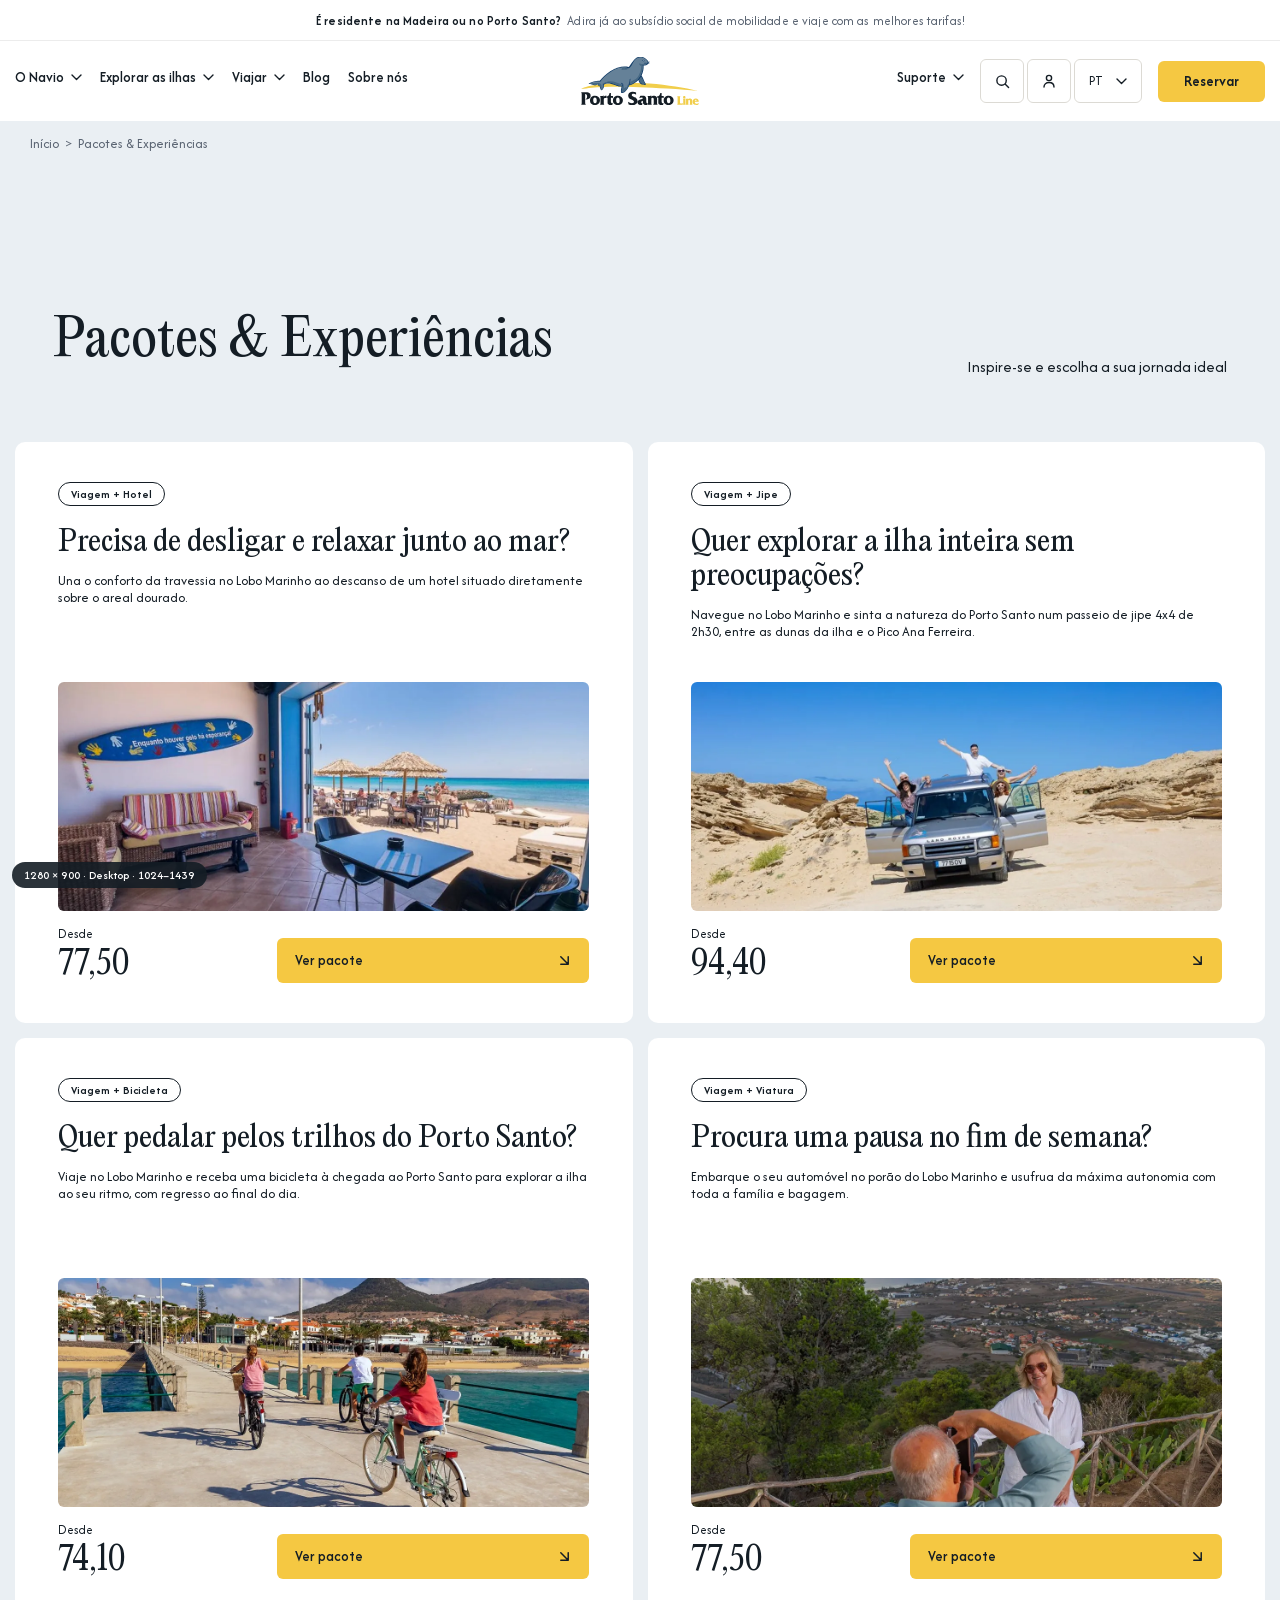
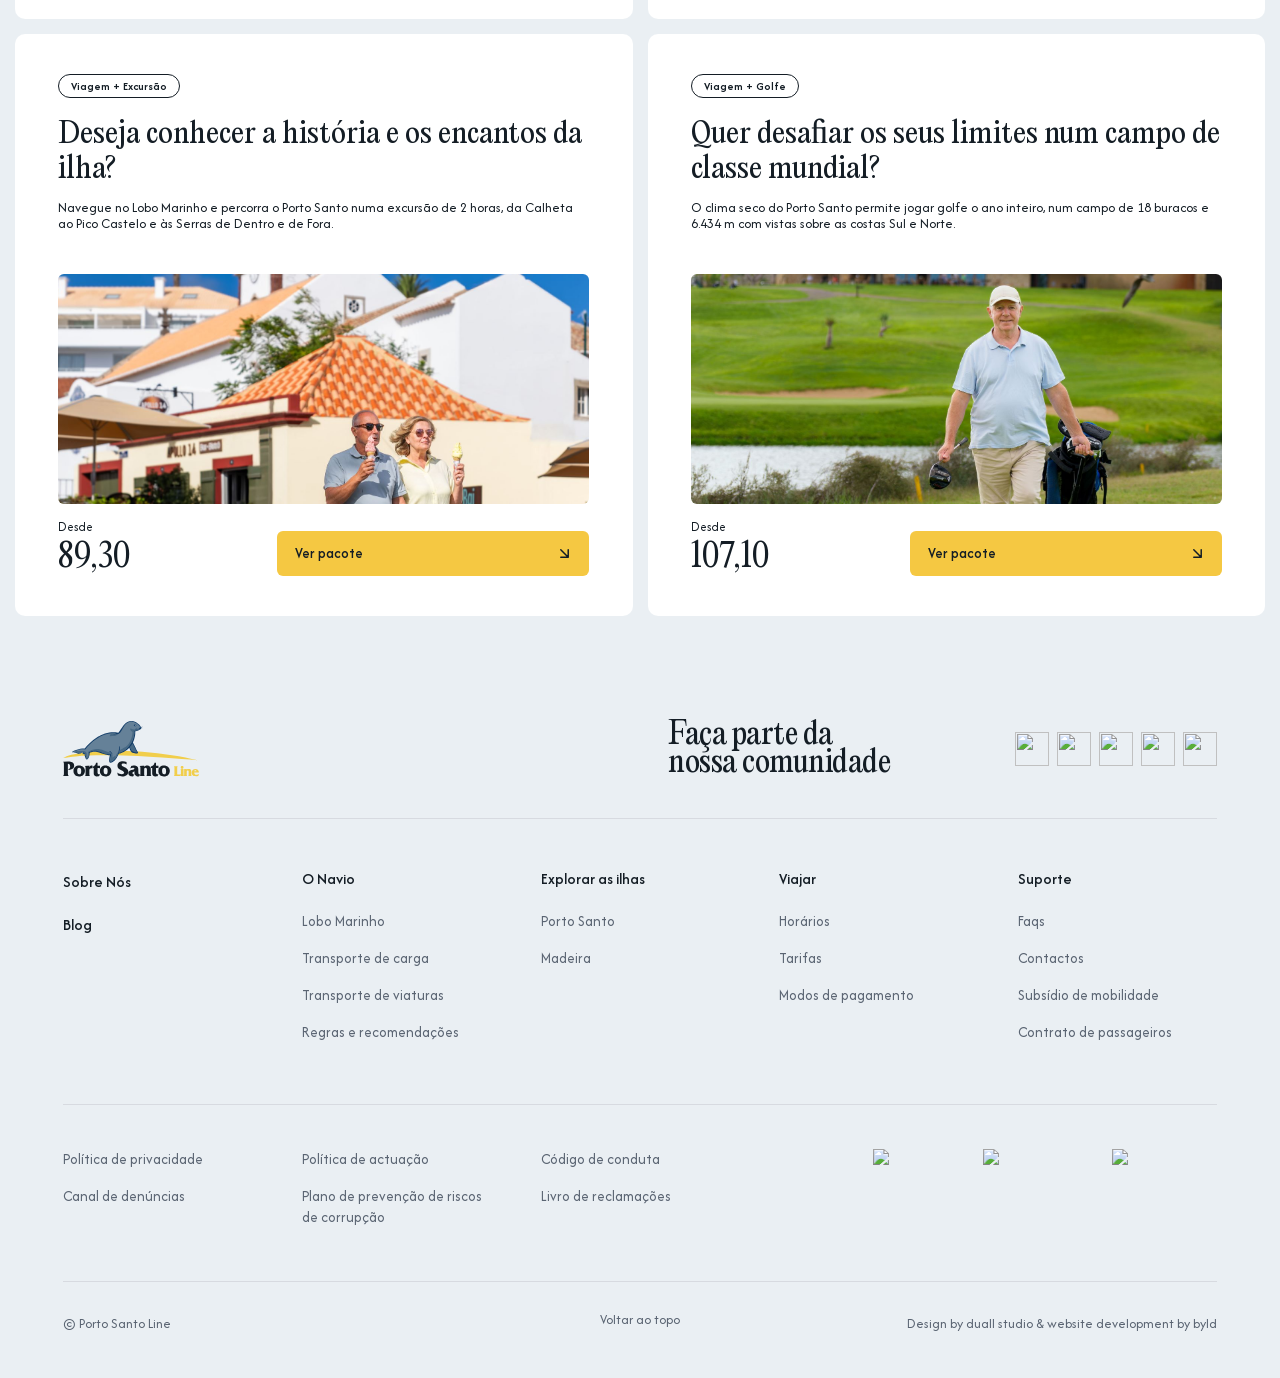
==== commit 188d46be: "Ajustes de mobile no índice e nos destaques dos pacotes - Índice: cards com a margem lateral do head" ====
--- a/index.html
+++ b/index.html
@@ -17,8 +17,7 @@
 <div aria-hidden="true" class="Header-module-scss-module__yUQ6Nq__scrim" data-aberto="false" data-pesquisa="false"></div>
 <main aria-label="Conteúdo principal" id="main" tabindex="-1">
 <nav aria-label="Onde está" class="Migalha-module-scss-module__6Hh3jW__migalha"><ol class="Migalha-module-scss-module__6Hh3jW__lista"><li class="Migalha-module-scss-module__6Hh3jW__degrau"><a href="https://psl-website-web-stage-9bd0ef76c6ce.herokuapp.com/">Início</a></li><li class="Migalha-module-scss-module__6Hh3jW__degrau" aria-current="page">Pacotes &amp; Experiências</li></ol></nav>
-<section aria-labelledby="section-0-titulo" class="PageTitle-module-scss-module__mhxENq__seccao" id="section-0"><h1 class="PageTitle-module-scss-module__mhxENq__titulo" id="section-0-titulo"><span class="PageTitle-module-scss-module__mhxENq__nomeAcessivel">Pacotes &amp; Experiências</span><span aria-hidden="true"><span class="PageTitle-module-scss-module__mhxENq__palavra"><span class="PageTitle-module-scss-module__mhxENq__caractere" style="--i:0">P</span><span class="PageTitle-module-scss-module__mhxENq__caractere" style="--i:1">a</span><span class="PageTitle-module-scss-module__mhxENq__caractere" style="--i:2">c</span><span class="PageTitle-module-scss-module__mhxENq__caractere" style="--i:3">o</span><span class="PageTitle-module-scss-module__mhxENq__caractere" style="--i:4">t</span><span class="PageTitle-module-scss-module__mhxENq__caractere" style="--i:5">e</span><span class="PageTitle-module-scss-module__mhxENq__caractere" style="--i:6">s</span></span> <span class="PageTitle-module-scss-module__mhxENq__palavra"><span class="PageTitle-module-scss-module__mhxENq__caractere" style="--i:7">&amp;</span></span> <span class="PageTitle-module-scss-module__mhxENq__palavra"><span class="PageTitle-module-scss-module__mhxENq__caractere" style="--i:8">E</span><span class="PageTitle-module-scss-module__mhxENq__caractere" style="--i:9">x</span><span class="PageTitle-module-scss-module__mhxENq__caractere" style="--i:10">p</span><span class="PageTitle-module-scss-module__mhxENq__caractere" style="--i:11">e</span><span class="PageTitle-module-scss-module__mhxENq__caractere" style="--i:12">r</span><span class="PageTitle-module-scss-module__mhxENq__caractere" style="--i:13">i</span><span class="PageTitle-module-scss-module__mhxENq__caractere" style="--i:14">ê</span><span class="PageTitle-module-scss-module__mhxENq__caractere" style="--i:15">n</span><span class="PageTitle-module-scss-module__mhxENq__caractere" style="--i:16">c</span><span class="PageTitle-module-scss-module__mhxENq__caractere" style="--i:17">i</span><span class="PageTitle-module-scss-module__mhxENq__caractere" style="--i:18">a</span><span class="PageTitle-module-scss-module__mhxENq__caractere" style="--i:19">s</span></span></span></h1><p class="PageTitle-module-scss-module__mhxENq__intro">Inspire-se e escolha
-a sua jornada ideal</p></section>
+<section aria-labelledby="section-0-titulo" class="PageTitle-module-scss-module__mhxENq__seccao" id="section-0"><h1 class="PageTitle-module-scss-module__mhxENq__titulo" id="section-0-titulo"><span class="PageTitle-module-scss-module__mhxENq__nomeAcessivel">Pacotes &amp; Experiências</span><span aria-hidden="true"><span class="PageTitle-module-scss-module__mhxENq__palavra"><span class="PageTitle-module-scss-module__mhxENq__caractere" style="--i:0">P</span><span class="PageTitle-module-scss-module__mhxENq__caractere" style="--i:1">a</span><span class="PageTitle-module-scss-module__mhxENq__caractere" style="--i:2">c</span><span class="PageTitle-module-scss-module__mhxENq__caractere" style="--i:3">o</span><span class="PageTitle-module-scss-module__mhxENq__caractere" style="--i:4">t</span><span class="PageTitle-module-scss-module__mhxENq__caractere" style="--i:5">e</span><span class="PageTitle-module-scss-module__mhxENq__caractere" style="--i:6">s</span></span> <span class="PageTitle-module-scss-module__mhxENq__palavra"><span class="PageTitle-module-scss-module__mhxENq__caractere" style="--i:7">&amp;</span></span> <span class="PageTitle-module-scss-module__mhxENq__palavra"><span class="PageTitle-module-scss-module__mhxENq__caractere" style="--i:8">E</span><span class="PageTitle-module-scss-module__mhxENq__caractere" style="--i:9">x</span><span class="PageTitle-module-scss-module__mhxENq__caractere" style="--i:10">p</span><span class="PageTitle-module-scss-module__mhxENq__caractere" style="--i:11">e</span><span class="PageTitle-module-scss-module__mhxENq__caractere" style="--i:12">r</span><span class="PageTitle-module-scss-module__mhxENq__caractere" style="--i:13">i</span><span class="PageTitle-module-scss-module__mhxENq__caractere" style="--i:14">ê</span><span class="PageTitle-module-scss-module__mhxENq__caractere" style="--i:15">n</span><span class="PageTitle-module-scss-module__mhxENq__caractere" style="--i:16">c</span><span class="PageTitle-module-scss-module__mhxENq__caractere" style="--i:17">i</span><span class="PageTitle-module-scss-module__mhxENq__caractere" style="--i:18">a</span><span class="PageTitle-module-scss-module__mhxENq__caractere" style="--i:19">s</span></span></span></h1><p class="PageTitle-module-scss-module__mhxENq__intro">Inspire-se e escolha a sua jornada ideal</p></section>
 <ul class="pk-grelha"><li><article class="Journey-module-scss-module__y-uAEq__cartao" data-activo="false"><p class="Journey-module-scss-module__y-uAEq__etiqueta"><span class="Journey-module-scss-module__y-uAEq__pilula">Viagem + Hotel</span></p><h3 class="Journey-module-scss-module__y-uAEq__tituloCartao">Precisa de desligar e relaxar junto ao mar?</h3><p class="Journey-module-scss-module__y-uAEq__descricao">Una o conforto da travessia no Lobo Marinho ao descanso de um hotel situado diretamente sobre o areal dourado.</p><div class="Journey-module-scss-module__y-uAEq__moldura"><img alt="Quarto do hotel com acesso direto à esplanada e à praia do Porto Santo" class="Journey-module-scss-module__y-uAEq__imagem" loading="lazy" src="assets/img/hotel-card.webp" style="position:absolute;height:100%;width:100%;left:0;top:0;right:0;bottom:0;color:transparent;object-position:center center"></div><div class="Journey-module-scss-module__y-uAEq__rodape"><div><p class="Journey-module-scss-module__y-uAEq__desde">Desde</p><p class="Journey-module-scss-module__y-uAEq__preco">77,50</p></div><a class="Journey-module-scss-module__y-uAEq__botao" href="viagem-hotel.html"><span class="Journey-module-scss-module__y-uAEq__nomeAcessivel">Ver pacote — Precisa de desligar e relaxar junto ao mar?</span><span aria-hidden="true" class="Journey-module-scss-module__y-uAEq__enchimento"></span><span aria-hidden="true" class="Journey-module-scss-module__y-uAEq__conteudo"><span class="Journey-module-scss-module__y-uAEq__rolo"><span class="Journey-module-scss-module__y-uAEq__roloA">Ver pacote</span><span class="Journey-module-scss-module__y-uAEq__roloB">Ver pacote</span></span><span class="Journey-module-scss-module__y-uAEq__rolo"><span class="Journey-module-scss-module__y-uAEq__roloA"><svg aria-hidden="true" fill="none" viewBox="0 0 14 14" width="13" height="13"><path d="M3 3l8 8M11 3v8H3" stroke="currentColor" stroke-linecap="round" stroke-linejoin="round" stroke-width="1.6"/></svg></span><span class="Journey-module-scss-module__y-uAEq__roloB"><svg aria-hidden="true" fill="none" viewBox="0 0 14 14" width="13" height="13"><path d="M3 3l8 8M11 3v8H3" stroke="currentColor" stroke-linecap="round" stroke-linejoin="round" stroke-width="1.6"/></svg></span></span></span></a></div></article></li><li><article class="Journey-module-scss-module__y-uAEq__cartao" data-activo="false"><p class="Journey-module-scss-module__y-uAEq__etiqueta"><span class="Journey-module-scss-module__y-uAEq__pilula">Viagem + Jipe</span></p><h3 class="Journey-module-scss-module__y-uAEq__tituloCartao">Quer explorar a ilha inteira sem preocupações?</h3><p class="Journey-module-scss-module__y-uAEq__descricao">Navegue no Lobo Marinho e sinta a natureza do Porto Santo num passeio de jipe 4x4 de 2h30, entre as dunas da ilha e o Pico Ana Ferreira.</p><div class="Journey-module-scss-module__y-uAEq__moldura"><img alt="Amigos de braços no ar num jipe entre as dunas do Porto Santo" class="Journey-module-scss-module__y-uAEq__imagem" loading="lazy" src="assets/img/jipe-card.webp" style="position:absolute;height:100%;width:100%;left:0;top:0;right:0;bottom:0;color:transparent;object-position:center center"></div><div class="Journey-module-scss-module__y-uAEq__rodape"><div><p class="Journey-module-scss-module__y-uAEq__desde">Desde</p><p class="Journey-module-scss-module__y-uAEq__preco">94,40</p></div><a class="Journey-module-scss-module__y-uAEq__botao" href="viagem-jipe.html"><span class="Journey-module-scss-module__y-uAEq__nomeAcessivel">Ver pacote — Quer explorar a ilha inteira sem preocupações?</span><span aria-hidden="true" class="Journey-module-scss-module__y-uAEq__enchimento"></span><span aria-hidden="true" class="Journey-module-scss-module__y-uAEq__conteudo"><span class="Journey-module-scss-module__y-uAEq__rolo"><span class="Journey-module-scss-module__y-uAEq__roloA">Ver pacote</span><span class="Journey-module-scss-module__y-uAEq__roloB">Ver pacote</span></span><span class="Journey-module-scss-module__y-uAEq__rolo"><span class="Journey-module-scss-module__y-uAEq__roloA"><svg aria-hidden="true" fill="none" viewBox="0 0 14 14" width="13" height="13"><path d="M3 3l8 8M11 3v8H3" stroke="currentColor" stroke-linecap="round" stroke-linejoin="round" stroke-width="1.6"/></svg></span><span class="Journey-module-scss-module__y-uAEq__roloB"><svg aria-hidden="true" fill="none" viewBox="0 0 14 14" width="13" height="13"><path d="M3 3l8 8M11 3v8H3" stroke="currentColor" stroke-linecap="round" stroke-linejoin="round" stroke-width="1.6"/></svg></span></span></span></a></div></article></li><li><article class="Journey-module-scss-module__y-uAEq__cartao" data-activo="false"><p class="Journey-module-scss-module__y-uAEq__etiqueta"><span class="Journey-module-scss-module__y-uAEq__pilula">Viagem + Bicicleta</span></p><h3 class="Journey-module-scss-module__y-uAEq__tituloCartao">Quer pedalar pelos trilhos do Porto Santo?</h3><p class="Journey-module-scss-module__y-uAEq__descricao">Viaje no Lobo Marinho e receba uma bicicleta à chegada ao Porto Santo para explorar a ilha ao seu ritmo, com regresso ao final do dia.</p><div class="Journey-module-scss-module__y-uAEq__moldura"><img alt="Ciclistas a pedalar no cais do Porto Santo junto ao mar" class="Journey-module-scss-module__y-uAEq__imagem" loading="lazy" src="assets/img/bicicleta-card.webp" style="position:absolute;height:100%;width:100%;left:0;top:0;right:0;bottom:0;color:transparent;object-position:center center"></div><div class="Journey-module-scss-module__y-uAEq__rodape"><div><p class="Journey-module-scss-module__y-uAEq__desde">Desde</p><p class="Journey-module-scss-module__y-uAEq__preco">74,10</p></div><a class="Journey-module-scss-module__y-uAEq__botao" href="viagem-bicicleta.html"><span class="Journey-module-scss-module__y-uAEq__nomeAcessivel">Ver pacote — Quer pedalar pelos trilhos do Porto Santo?</span><span aria-hidden="true" class="Journey-module-scss-module__y-uAEq__enchimento"></span><span aria-hidden="true" class="Journey-module-scss-module__y-uAEq__conteudo"><span class="Journey-module-scss-module__y-uAEq__rolo"><span class="Journey-module-scss-module__y-uAEq__roloA">Ver pacote</span><span class="Journey-module-scss-module__y-uAEq__roloB">Ver pacote</span></span><span class="Journey-module-scss-module__y-uAEq__rolo"><span class="Journey-module-scss-module__y-uAEq__roloA"><svg aria-hidden="true" fill="none" viewBox="0 0 14 14" width="13" height="13"><path d="M3 3l8 8M11 3v8H3" stroke="currentColor" stroke-linecap="round" stroke-linejoin="round" stroke-width="1.6"/></svg></span><span class="Journey-module-scss-module__y-uAEq__roloB"><svg aria-hidden="true" fill="none" viewBox="0 0 14 14" width="13" height="13"><path d="M3 3l8 8M11 3v8H3" stroke="currentColor" stroke-linecap="round" stroke-linejoin="round" stroke-width="1.6"/></svg></span></span></span></a></div></article></li><li><article class="Journey-module-scss-module__y-uAEq__cartao" data-activo="false"><p class="Journey-module-scss-module__y-uAEq__etiqueta"><span class="Journey-module-scss-module__y-uAEq__pilula">Viagem + Viatura</span></p><h3 class="Journey-module-scss-module__y-uAEq__tituloCartao">Procura uma pausa no fim de semana?</h3><p class="Journey-module-scss-module__y-uAEq__descricao">Embarque o seu automóvel no porão do Lobo Marinho e usufrua da máxima autonomia com toda a família e bagagem.</p><div class="Journey-module-scss-module__y-uAEq__moldura"><img alt="Casal a fotografar-se num miradouro com vista sobre a Vila Baleira" class="Journey-module-scss-module__y-uAEq__imagem" loading="lazy" src="assets/img/viatura-card.webp" style="position:absolute;height:100%;width:100%;left:0;top:0;right:0;bottom:0;color:transparent;object-position:center center"></div><div class="Journey-module-scss-module__y-uAEq__rodape"><div><p class="Journey-module-scss-module__y-uAEq__desde">Desde</p><p class="Journey-module-scss-module__y-uAEq__preco">77,50</p></div><a class="Journey-module-scss-module__y-uAEq__botao" href="viagem-viatura.html"><span class="Journey-module-scss-module__y-uAEq__nomeAcessivel">Ver pacote — Procura uma pausa no fim de semana?</span><span aria-hidden="true" class="Journey-module-scss-module__y-uAEq__enchimento"></span><span aria-hidden="true" class="Journey-module-scss-module__y-uAEq__conteudo"><span class="Journey-module-scss-module__y-uAEq__rolo"><span class="Journey-module-scss-module__y-uAEq__roloA">Ver pacote</span><span class="Journey-module-scss-module__y-uAEq__roloB">Ver pacote</span></span><span class="Journey-module-scss-module__y-uAEq__rolo"><span class="Journey-module-scss-module__y-uAEq__roloA"><svg aria-hidden="true" fill="none" viewBox="0 0 14 14" width="13" height="13"><path d="M3 3l8 8M11 3v8H3" stroke="currentColor" stroke-linecap="round" stroke-linejoin="round" stroke-width="1.6"/></svg></span><span class="Journey-module-scss-module__y-uAEq__roloB"><svg aria-hidden="true" fill="none" viewBox="0 0 14 14" width="13" height="13"><path d="M3 3l8 8M11 3v8H3" stroke="currentColor" stroke-linecap="round" stroke-linejoin="round" stroke-width="1.6"/></svg></span></span></span></a></div></article></li><li><article class="Journey-module-scss-module__y-uAEq__cartao" data-activo="false"><p class="Journey-module-scss-module__y-uAEq__etiqueta"><span class="Journey-module-scss-module__y-uAEq__pilula">Viagem + Excursão</span></p><h3 class="Journey-module-scss-module__y-uAEq__tituloCartao">Deseja conhecer a história e os encantos da ilha?</h3><p class="Journey-module-scss-module__y-uAEq__descricao">Navegue no Lobo Marinho e percorra o Porto Santo numa excursão de 2 horas, da Calheta ao Pico Castelo e às Serras de Dentro e de Fora.</p><div class="Journey-module-scss-module__y-uAEq__moldura"><img alt="Casal a passear junto à igreja de Nossa Senhora da Piedade, na Vila Baleira" class="Journey-module-scss-module__y-uAEq__imagem" loading="lazy" src="assets/img/excursao-hero.jpg" style="position:absolute;height:100%;width:100%;left:0;top:0;right:0;bottom:0;color:transparent;object-position:center 35%"></div><div class="Journey-module-scss-module__y-uAEq__rodape"><div><p class="Journey-module-scss-module__y-uAEq__desde">Desde</p><p class="Journey-module-scss-module__y-uAEq__preco">89,30</p></div><a class="Journey-module-scss-module__y-uAEq__botao" href="viagem-excursao.html"><span class="Journey-module-scss-module__y-uAEq__nomeAcessivel">Ver pacote — Deseja conhecer a história e os encantos da ilha?</span><span aria-hidden="true" class="Journey-module-scss-module__y-uAEq__enchimento"></span><span aria-hidden="true" class="Journey-module-scss-module__y-uAEq__conteudo"><span class="Journey-module-scss-module__y-uAEq__rolo"><span class="Journey-module-scss-module__y-uAEq__roloA">Ver pacote</span><span class="Journey-module-scss-module__y-uAEq__roloB">Ver pacote</span></span><span class="Journey-module-scss-module__y-uAEq__rolo"><span class="Journey-module-scss-module__y-uAEq__roloA"><svg aria-hidden="true" fill="none" viewBox="0 0 14 14" width="13" height="13"><path d="M3 3l8 8M11 3v8H3" stroke="currentColor" stroke-linecap="round" stroke-linejoin="round" stroke-width="1.6"/></svg></span><span class="Journey-module-scss-module__y-uAEq__roloB"><svg aria-hidden="true" fill="none" viewBox="0 0 14 14" width="13" height="13"><path d="M3 3l8 8M11 3v8H3" stroke="currentColor" stroke-linecap="round" stroke-linejoin="round" stroke-width="1.6"/></svg></span></span></span></a></div></article></li><li><article class="Journey-module-scss-module__y-uAEq__cartao" data-activo="false"><p class="Journey-module-scss-module__y-uAEq__etiqueta"><span class="Journey-module-scss-module__y-uAEq__pilula">Viagem + Golfe</span></p><h3 class="Journey-module-scss-module__y-uAEq__tituloCartao">Quer desafiar os seus limites num campo de classe mundial?</h3><p class="Journey-module-scss-module__y-uAEq__descricao">O clima seco do Porto Santo permite jogar golfe o ano inteiro, num campo de 18 buracos e 6.434 m com vistas sobre as costas Sul e Norte.</p><div class="Journey-module-scss-module__y-uAEq__moldura"><img alt="Golfista com o saco de tacos no campo do Porto Santo Golfe, com a Clubhouse ao fundo" class="Journey-module-scss-module__y-uAEq__imagem" loading="lazy" src="assets/img/golfe-hero.jpg" style="position:absolute;height:100%;width:100%;left:0;top:0;right:0;bottom:0;color:transparent;object-position:center 60%"></div><div class="Journey-module-scss-module__y-uAEq__rodape"><div><p class="Journey-module-scss-module__y-uAEq__desde">Desde</p><p class="Journey-module-scss-module__y-uAEq__preco">107,10</p></div><a class="Journey-module-scss-module__y-uAEq__botao" href="viagem-golfe.html"><span class="Journey-module-scss-module__y-uAEq__nomeAcessivel">Ver pacote — Quer desafiar os seus limites num campo de classe mundial?</span><span aria-hidden="true" class="Journey-module-scss-module__y-uAEq__enchimento"></span><span aria-hidden="true" class="Journey-module-scss-module__y-uAEq__conteudo"><span class="Journey-module-scss-module__y-uAEq__rolo"><span class="Journey-module-scss-module__y-uAEq__roloA">Ver pacote</span><span class="Journey-module-scss-module__y-uAEq__roloB">Ver pacote</span></span><span class="Journey-module-scss-module__y-uAEq__rolo"><span class="Journey-module-scss-module__y-uAEq__roloA"><svg aria-hidden="true" fill="none" viewBox="0 0 14 14" width="13" height="13"><path d="M3 3l8 8M11 3v8H3" stroke="currentColor" stroke-linecap="round" stroke-linejoin="round" stroke-width="1.6"/></svg></span><span class="Journey-module-scss-module__y-uAEq__roloB"><svg aria-hidden="true" fill="none" viewBox="0 0 14 14" width="13" height="13"><path d="M3 3l8 8M11 3v8H3" stroke="currentColor" stroke-linecap="round" stroke-linejoin="round" stroke-width="1.6"/></svg></span></span></span></a></div></article></li></ul>
 <div class="pk-espaco-rodape"></div>
 </main>
--- a/assets/css/pacotes.css
+++ b/assets/css/pacotes.css
@@ -61,7 +61,7 @@
   margin-top: clamp(1rem, .75rem + .6vw, 1.5rem); text-align: left; max-width: 36rem;
   font-size: clamp(1.0625rem, .95rem + .45vw, 1.375rem);
 }
-.pk-hero .pk-hero__cta { width: 100%; }
+.pk-hero__lado .pk-hero__cta { width: 100%; }
 @media (min-width: 768px) {
   .pk-hero__lado { padding: 1.75rem; }
   /* Tablet: título em cima, card por baixo */
@@ -72,10 +72,14 @@
 .pk-hero .HeroPage-module-scss-module__fLgBga__conteudo { flex: 1 0 auto; height: auto; justify-content: flex-end; }
 .pk-hero .HeroPage-module-scss-module__fLgBga__ancora { position: absolute; top: 100%; left: 0; right: 0; }
 @media (min-width: 768px) { .pk-hero { min-height: max(62vh, 26.25rem); } }
-/* Mobile: a hero ocupa a altura do ecrã abaixo do header */
+/* Mobile: a hero ocupa o ecrã abaixo do header menos a card de baixo (altura medida em --pk-altura-card)
+   e as tabs flutuantes (3.25rem), para a card ficar à vista ao abrir a página */
 @media (max-width: 767.98px) {
   .pk-hero .HeroPage-module-scss-module__fLgBga__linha { gap: 1.5rem; }
-  .pk-hero { min-height: calc(100vh - var(--altura-header, 121px)); min-height: calc(100svh - var(--altura-header, 121px)); }
+  .pk-hero {
+    min-height: calc(100vh - var(--altura-header, 121px) - var(--pk-altura-card, 14rem) - 5.125rem);
+    min-height: calc(100svh - var(--altura-header, 121px) - var(--pk-altura-card, 14rem) - 5.125rem);
+  }
 }
 /* Tablet portrait e mobile: título e card a toda a largura */
 @media (max-width: 1023.98px) {
@@ -83,6 +87,9 @@
   .pk-hero .HeroPage-module-scss-module__fLgBga__linha > div:first-child { width: 100%; }
   .pk-hero .HeroPage-module-scss-module__fLgBga__titulo { max-width: none; }
   .pk-hero__lado { max-width: none; align-self: stretch; }
+  /* A card sai da hero: mostra-se a cópia logo por baixo dela */
+  .pk-hero .pk-hero__lado { display: none; }
+  .pk-hero__lado--fora { width: calc(100% - 2 * var(--pk-goteira)); margin: .9375rem auto 0; }
 }
 @media (min-width: 1024px) {
   /* Desktop: encostada ao canto inferior direito da hero */
@@ -98,6 +105,7 @@
   .pk-hero .HeroPage-module-scss-module__fLgBga__conteudo { padding-top: min(clamp(6rem, 3rem + 6vw, 10rem), 13vh); padding-bottom: clamp(1.25rem, .5rem + 1.2vw, 2rem); }
   /* Título e card lado a lado, centrados na altura livre da hero */
   .pk-hero .pk-hero__lado { position: static; flex: none; }
+  .pk-hero__lado--fora { display: none; }
   .pk-hero .HeroPage-module-scss-module__fLgBga__linha { flex: 1 1 auto; flex-direction: row; align-items: center; justify-content: space-between; gap: 2.5rem; padding-right: 0; }
 }
 /* Rodapé da card da hero: preço à esquerda do botão Reservar (como nas cards da Jornada) */
@@ -112,7 +120,7 @@
   font-size: clamp(1.75rem, 1.55rem + .5vw, 2rem); line-height: 1; letter-spacing: -.01em; white-space: nowrap;
   color: var(--pk-texto);
 }
-.pk-hero .pk-hero__acoes .pk-hero__cta { flex: 0 1 15rem; width: auto; min-width: 0; margin-left: auto; gap: 1.5rem; }
+.pk-hero__lado .pk-hero__acoes .pk-hero__cta { flex: 0 1 15rem; width: auto; min-width: 0; margin-left: auto; gap: 1.5rem; }
 /* Tablet: destaques à esquerda, preço e botão à direita */
 @media (min-width: 768px) and (max-width: 1023.98px) {
   .pk-hero__lado { display: grid; grid-template-columns: minmax(0, 1fr) 17rem; align-items: center; gap: 1.75rem; }
@@ -121,7 +129,7 @@
     padding: 0 0 0 1.75rem; border-top: 0; border-left: 1px solid var(--pk-linha);
     align-self: stretch;
   }
-  .pk-hero .pk-hero__acoes .pk-hero__cta { flex: none; width: 100%; margin-left: 0; }
+  .pk-hero__lado .pk-hero__acoes .pk-hero__cta { flex: none; width: 100%; margin-left: 0; }
 }
 .pk-pilula {
   display: inline-block; font-family: var(--font-afacad), system-ui, sans-serif;
@@ -614,10 +622,19 @@
 /* Imagem + preço + botão encostados ao fundo: as imagens ficam alinhadas entre cards */
 .pk-grelha .Journey-module-scss-module__y-uAEq__moldura { margin-top: auto; }
 .pk-grelha .Journey-module-scss-module__y-uAEq__descricao { margin-bottom: 1.5rem; }
-.pk-grelha .Journey-module-scss-module__y-uAEq__rodape { margin-top: 0; }
-.pk-grelha .Journey-module-scss-module__y-uAEq__cartao:hover { background: var(--pk-amarelo); }
-.pk-grelha .Journey-module-scss-module__y-uAEq__cartao:hover .Journey-module-scss-module__y-uAEq__botao { background: #fff; }
+/* Mais espaço entre a etiqueta do pacote e o título do cartão (índice e carrossel das jornadas) */
+:is(.pk-grelha, .pk-jornada) .Journey-module-scss-module__y-uAEq__etiqueta { margin-bottom: 1.25rem; }
+.pk-grelha .Journey-module-scss-module__y-uAEq__rodape { margin-top: 0; margin-bottom: 0; }
+/* Mesmo espaço em cima (até à etiqueta) e em baixo (depois do preço e do botão) */
+.pk-grelha .Journey-module-scss-module__y-uAEq__cartao { padding-top: clamp(1.875rem, 1.2rem + 2.5vw, 2.5rem); padding-bottom: clamp(1.875rem, 1.2rem + 2.5vw, 2.5rem); }
+/* Hover a amarelo só em desktop (em mobile e tablet o toque deixava a card presa a amarelo) */
+@media (min-width: 1024px) and (hover: hover) {
+  .pk-grelha .Journey-module-scss-module__y-uAEq__cartao:hover { background: var(--pk-amarelo); }
+  .pk-grelha .Journey-module-scss-module__y-uAEq__cartao:hover .Journey-module-scss-module__y-uAEq__botao { background: #fff; }
+}
 .pk-grelha .Journey-module-scss-module__y-uAEq__imagem { object-fit: cover; }
+/* Mobile: cards com a mesma margem lateral do headline (goteira + padding de 20px da secção do título) */
+@media (max-width: 767.98px) { .pk-grelha { width: calc(100% - 2 * (var(--pk-goteira) + 1.25rem)); } }
 @media (min-width: 768px) { .pk-grelha { grid-template-columns: repeat(2, minmax(0, 1fr)); } }
 @media (min-width: 1440px) { .pk-grelha { grid-template-columns: repeat(3, minmax(0, 1fr)); } }
 
@@ -701,7 +718,7 @@
   display: grid; grid-template-columns: minmax(0, 1fr); gap: 2rem;
 }
 .pk2-dest__ante { margin: 0 0 .9375rem; font-family: var(--font-afacad), system-ui, sans-serif; font-size: .875rem; font-weight: 600; line-height: 1; color: var(--pk-texto); }
-.pk2-dest__h2 { margin: 0; font-family: var(--font-editorial), georgia, serif; font-weight: 400; font-size: clamp(1.875rem, 1.05rem + 3vw, 3.125rem); line-height: 1.06; letter-spacing: -.01em; max-width: 22ch; }
+.pk2-dest__h2 { margin: 0; font-family: var(--font-editorial), georgia, serif; font-weight: 400; font-size: clamp(2.375rem, 1.05rem + 3vw, 3.125rem); line-height: 1.06; letter-spacing: -.01em; max-width: 22ch; }
 .pk2-dest__lista { list-style: none; margin: 0; padding: 0; display: grid; grid-template-columns: minmax(0, 1fr); }
 .pk2-dest__item {
   display: grid; grid-template-columns: 3.25rem minmax(0, 1fr); column-gap: .75rem; row-gap: .375rem;
